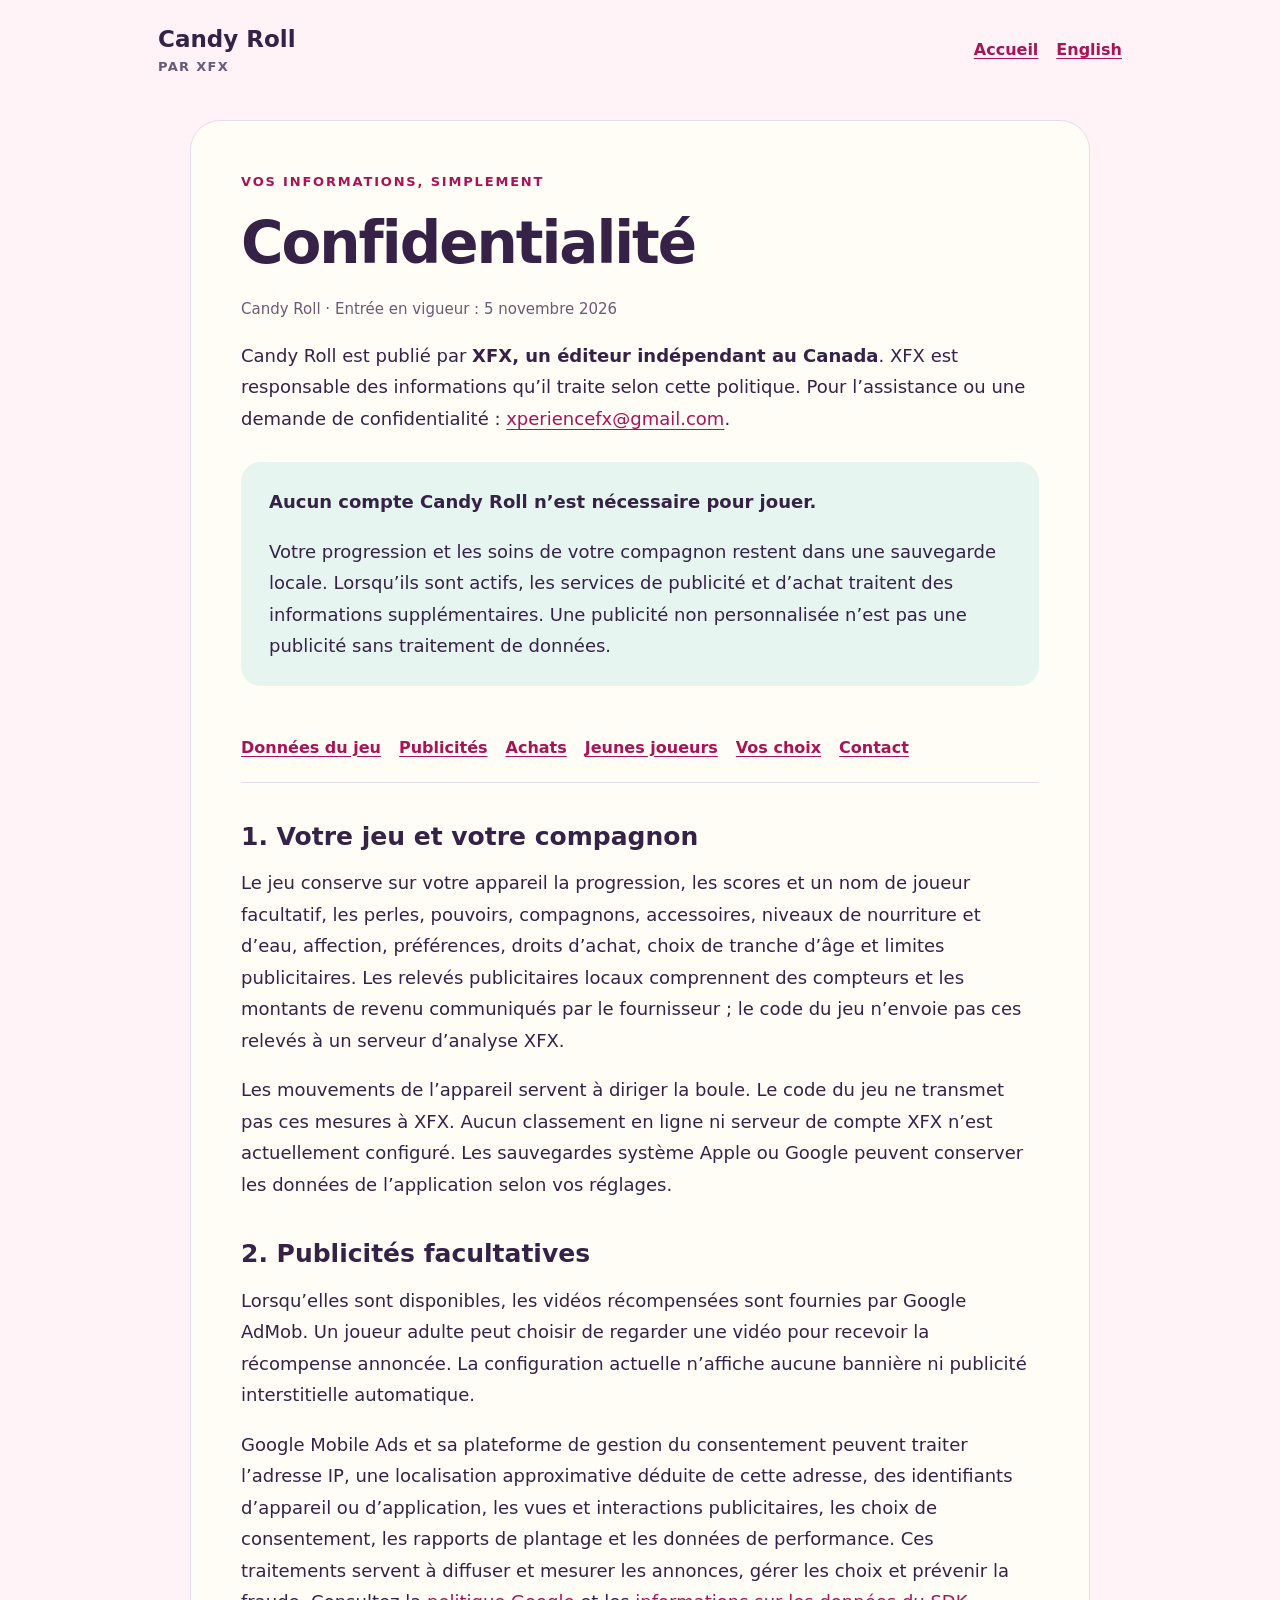
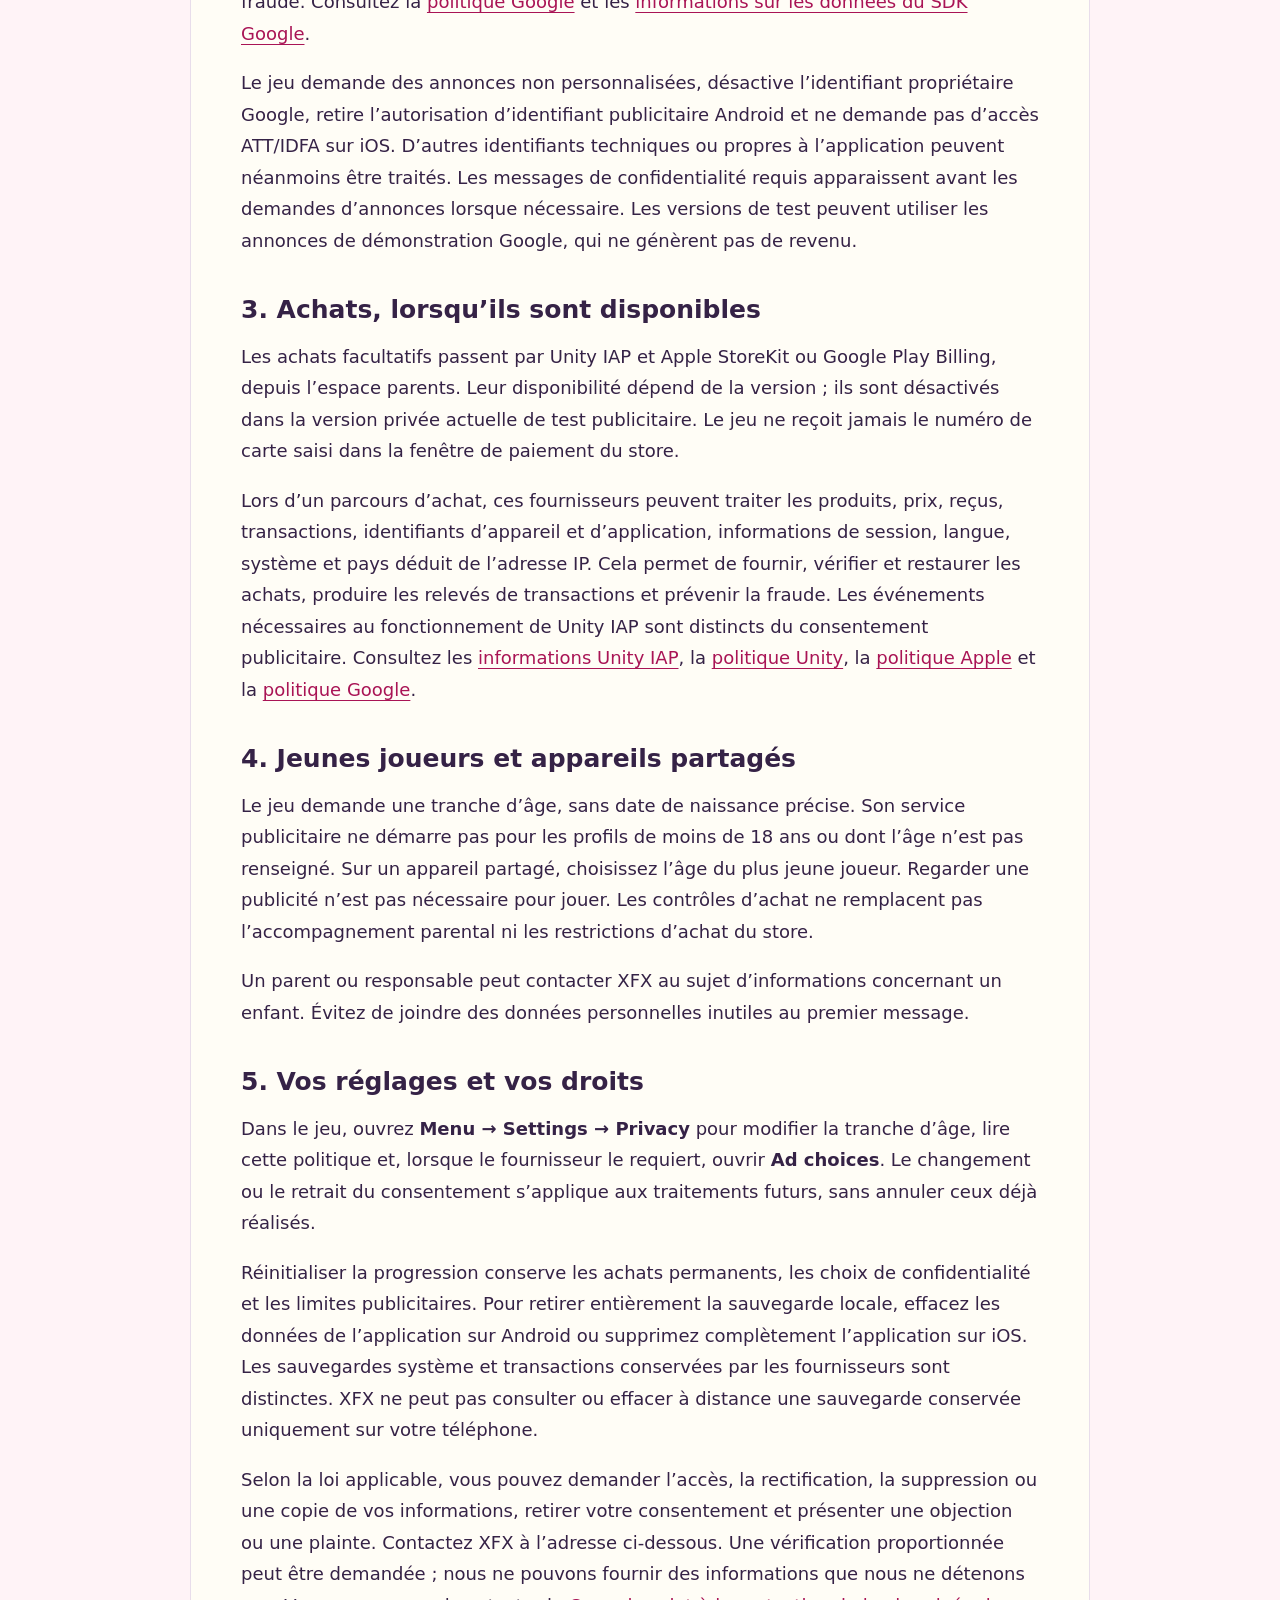
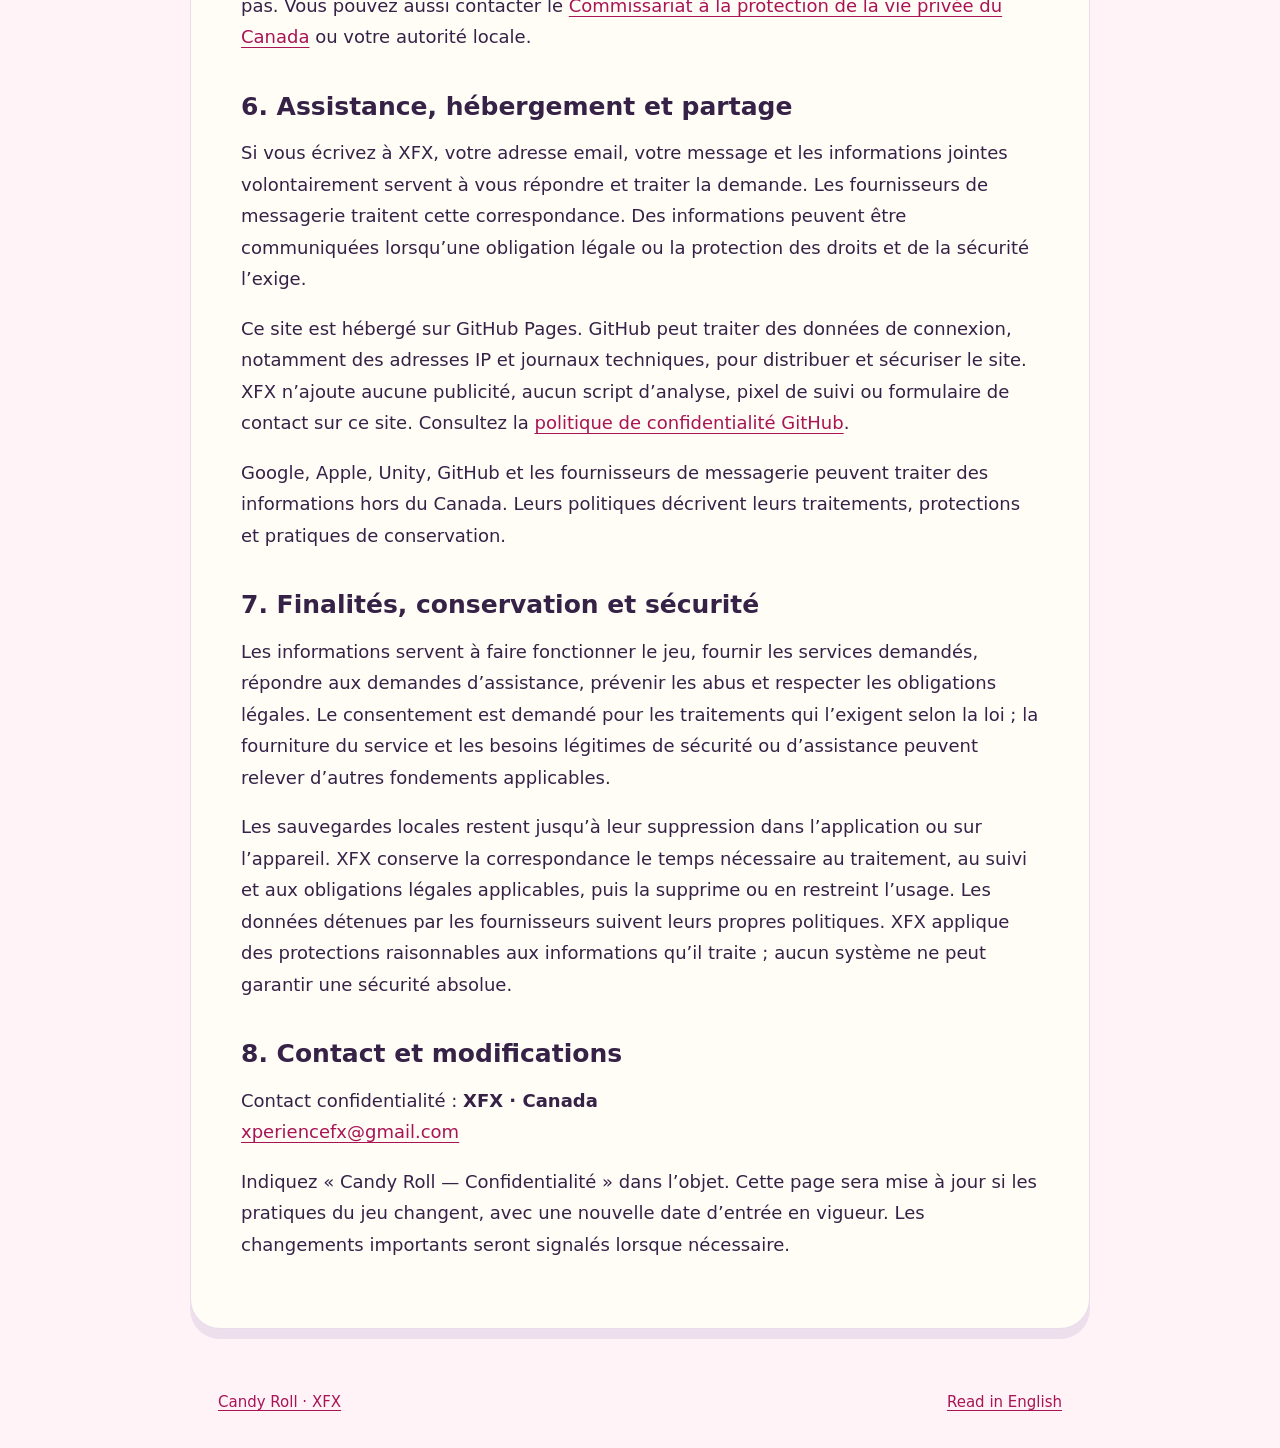
==== privacy/fr/index.html @ 7bd4c6cc "Publish Candy Roll privacy policies, support page and AdMob seller file" ====
<!doctype html>
<html lang="fr"><head><meta charset="utf-8"><meta name="viewport" content="width=device-width, initial-scale=1"><title>Confidentialité — Candy Roll</title><meta name="description" content="Politique de confidentialité Candy Roll : sauvegardes, compagnon, publicités Google AdMob facultatives, achats et gestion de vos données."><link rel="stylesheet" href="/style.css"><link rel="canonical" href="https://darko97400.github.io/privacy/fr/"><link rel="alternate" hreflang="en" href="https://darko97400.github.io/privacy/"><link rel="alternate" hreflang="fr" href="https://darko97400.github.io/privacy/fr/"></head><body>
<a class="skip" href="#content">Aller au contenu</a><header class="nav"><a class="brand" href="/">Candy Roll<span>par XFX</span></a><nav aria-label="Navigation"><a href="/">Accueil</a><a href="/privacy/" lang="en">English</a></nav></header>
<main id="content"><p class="eyebrow">Vos informations, simplement</p><h1>Confidentialité</h1><p class="meta">Candy Roll · Entrée en vigueur : 5 novembre 2026</p><p>Candy Roll est publié par <strong>XFX, un éditeur indépendant au Canada</strong>. XFX est responsable des informations qu’il traite selon cette politique. Pour l’assistance ou une demande de confidentialité : <a href="mailto:xperiencefx@gmail.com?subject=Candy%20Roll%20confidentialit%C3%A9">xperiencefx@gmail.com</a>.</p>
<div class="summary"><p><strong>Aucun compte Candy Roll n’est nécessaire pour jouer.</strong></p><p>Votre progression et les soins de votre compagnon restent dans une sauvegarde locale. Lorsqu’ils sont actifs, les services de publicité et d’achat traitent des informations supplémentaires. Une publicité non personnalisée n’est pas une publicité sans traitement de données.</p></div>
<nav class="contents" aria-label="Sommaire"><a href="#game">Données du jeu</a><a href="#ads">Publicités</a><a href="#purchases">Achats</a><a href="#children">Jeunes joueurs</a><a href="#choices">Vos choix</a><a href="#contact">Contact</a></nav>
<section id="game"><h2>1. Votre jeu et votre compagnon</h2><p>Le jeu conserve sur votre appareil la progression, les scores et un nom de joueur facultatif, les perles, pouvoirs, compagnons, accessoires, niveaux de nourriture et d’eau, affection, préférences, droits d’achat, choix de tranche d’âge et limites publicitaires. Les relevés publicitaires locaux comprennent des compteurs et les montants de revenu communiqués par le fournisseur ; le code du jeu n’envoie pas ces relevés à un serveur d’analyse XFX.</p><p>Les mouvements de l’appareil servent à diriger la boule. Le code du jeu ne transmet pas ces mesures à XFX. Aucun classement en ligne ni serveur de compte XFX n’est actuellement configuré. Les sauvegardes système Apple ou Google peuvent conserver les données de l’application selon vos réglages.</p></section>
<section id="ads"><h2>2. Publicités facultatives</h2><p>Lorsqu’elles sont disponibles, les vidéos récompensées sont fournies par Google AdMob. Un joueur adulte peut choisir de regarder une vidéo pour recevoir la récompense annoncée. La configuration actuelle n’affiche aucune bannière ni publicité interstitielle automatique.</p><p>Google Mobile Ads et sa plateforme de gestion du consentement peuvent traiter l’adresse IP, une localisation approximative déduite de cette adresse, des identifiants d’appareil ou d’application, les vues et interactions publicitaires, les choix de consentement, les rapports de plantage et les données de performance. Ces traitements servent à diffuser et mesurer les annonces, gérer les choix et prévenir la fraude. Consultez la <a href="https://policies.google.com/privacy?hl=fr">politique Google</a> et les <a href="https://developers.google.com/admob/unity/privacy/data-disclosure">informations sur les données du SDK Google</a>.</p><p>Le jeu demande des annonces non personnalisées, désactive l’identifiant propriétaire Google, retire l’autorisation d’identifiant publicitaire Android et ne demande pas d’accès ATT/IDFA sur iOS. D’autres identifiants techniques ou propres à l’application peuvent néanmoins être traités. Les messages de confidentialité requis apparaissent avant les demandes d’annonces lorsque nécessaire. Les versions de test peuvent utiliser les annonces de démonstration Google, qui ne génèrent pas de revenu.</p></section>
<section id="purchases"><h2>3. Achats, lorsqu’ils sont disponibles</h2><p>Les achats facultatifs passent par Unity IAP et Apple StoreKit ou Google Play Billing, depuis l’espace parents. Leur disponibilité dépend de la version ; ils sont désactivés dans la version privée actuelle de test publicitaire. Le jeu ne reçoit jamais le numéro de carte saisi dans la fenêtre de paiement du store.</p><p>Lors d’un parcours d’achat, ces fournisseurs peuvent traiter les produits, prix, reçus, transactions, identifiants d’appareil et d’application, informations de session, langue, système et pays déduit de l’adresse IP. Cela permet de fournir, vérifier et restaurer les achats, produire les relevés de transactions et prévenir la fraude. Les événements nécessaires au fonctionnement de Unity IAP sont distincts du consentement publicitaire. Consultez les <a href="https://docs.unity.com/en-us/iap/privacy-and-consent/overview">informations Unity IAP</a>, la <a href="https://unity.com/legal/game-player-and-app-user-privacy-policy">politique Unity</a>, la <a href="https://www.apple.com/legal/privacy/">politique Apple</a> et la <a href="https://policies.google.com/privacy?hl=fr">politique Google</a>.</p></section>
<section id="children"><h2>4. Jeunes joueurs et appareils partagés</h2><p>Le jeu demande une tranche d’âge, sans date de naissance précise. Son service publicitaire ne démarre pas pour les profils de moins de 18 ans ou dont l’âge n’est pas renseigné. Sur un appareil partagé, choisissez l’âge du plus jeune joueur. Regarder une publicité n’est pas nécessaire pour jouer. Les contrôles d’achat ne remplacent pas l’accompagnement parental ni les restrictions d’achat du store.</p><p>Un parent ou responsable peut contacter XFX au sujet d’informations concernant un enfant. Évitez de joindre des données personnelles inutiles au premier message.</p></section>
<section id="choices"><h2>5. Vos réglages et vos droits</h2><p>Dans le jeu, ouvrez <strong>Menu → Settings → Privacy</strong> pour modifier la tranche d’âge, lire cette politique et, lorsque le fournisseur le requiert, ouvrir <strong>Ad choices</strong>. Le changement ou le retrait du consentement s’applique aux traitements futurs, sans annuler ceux déjà réalisés.</p><p>Réinitialiser la progression conserve les achats permanents, les choix de confidentialité et les limites publicitaires. Pour retirer entièrement la sauvegarde locale, effacez les données de l’application sur Android ou supprimez complètement l’application sur iOS. Les sauvegardes système et transactions conservées par les fournisseurs sont distinctes. XFX ne peut pas consulter ou effacer à distance une sauvegarde conservée uniquement sur votre téléphone.</p><p>Selon la loi applicable, vous pouvez demander l’accès, la rectification, la suppression ou une copie de vos informations, retirer votre consentement et présenter une objection ou une plainte. Contactez XFX à l’adresse ci-dessous. Une vérification proportionnée peut être demandée ; nous ne pouvons fournir des informations que nous ne détenons pas. Vous pouvez aussi contacter le <a href="https://www.priv.gc.ca/fr/">Commissariat à la protection de la vie privée du Canada</a> ou votre autorité locale.</p></section>
<section><h2>6. Assistance, hébergement et partage</h2><p>Si vous écrivez à XFX, votre adresse email, votre message et les informations jointes volontairement servent à vous répondre et traiter la demande. Les fournisseurs de messagerie traitent cette correspondance. Des informations peuvent être communiquées lorsqu’une obligation légale ou la protection des droits et de la sécurité l’exige.</p><p>Ce site est hébergé sur GitHub Pages. GitHub peut traiter des données de connexion, notamment des adresses IP et journaux techniques, pour distribuer et sécuriser le site. XFX n’ajoute aucune publicité, aucun script d’analyse, pixel de suivi ou formulaire de contact sur ce site. Consultez la <a href="https://docs.github.com/en/site-policy/privacy-policies/github-general-privacy-statement">politique de confidentialité GitHub</a>.</p><p>Google, Apple, Unity, GitHub et les fournisseurs de messagerie peuvent traiter des informations hors du Canada. Leurs politiques décrivent leurs traitements, protections et pratiques de conservation.</p></section>
<section><h2>7. Finalités, conservation et sécurité</h2><p>Les informations servent à faire fonctionner le jeu, fournir les services demandés, répondre aux demandes d’assistance, prévenir les abus et respecter les obligations légales. Le consentement est demandé pour les traitements qui l’exigent selon la loi ; la fourniture du service et les besoins légitimes de sécurité ou d’assistance peuvent relever d’autres fondements applicables.</p><p>Les sauvegardes locales restent jusqu’à leur suppression dans l’application ou sur l’appareil. XFX conserve la correspondance le temps nécessaire au traitement, au suivi et aux obligations légales applicables, puis la supprime ou en restreint l’usage. Les données détenues par les fournisseurs suivent leurs propres politiques. XFX applique des protections raisonnables aux informations qu’il traite ; aucun système ne peut garantir une sécurité absolue.</p></section>
<section id="contact"><h2>8. Contact et modifications</h2><p>Contact confidentialité : <strong>XFX · Canada</strong><br><a href="mailto:xperiencefx@gmail.com?subject=Candy%20Roll%20confidentialit%C3%A9">xperiencefx@gmail.com</a></p><p>Indiquez « Candy Roll — Confidentialité » dans l’objet. Cette page sera mise à jour si les pratiques du jeu changent, avec une nouvelle date d’entrée en vigueur. Les changements importants seront signalés lorsque nécessaire.</p></section>
</main><footer><a href="/">Candy Roll · XFX</a><a href="/privacy/" lang="en">Read in English</a></footer></body></html>
---- style.css ----
:root{color-scheme:light;--ink:#352246;--berry:#a91455;--cream:#fffdf6;--line:#e8ddeb}*{box-sizing:border-box}html{scroll-behavior:smooth}body{margin:0;color:var(--ink);background:#fff3f7;font:18px/1.75 system-ui,-apple-system,BlinkMacSystemFont,"Segoe UI",sans-serif}a{color:var(--berry);text-underline-offset:.2em}a:hover{text-decoration-thickness:2px}a:focus-visible{outline:3px solid #563494;outline-offset:5px;border-radius:4px}.skip{position:absolute;top:-80px;left:20px;background:white;padding:10px;z-index:5}.skip:focus{top:10px}.nav{max-width:1020px;margin:auto;display:flex;align-items:center;justify-content:space-between;gap:16px;padding:25px 28px}.brand{color:var(--ink);font-weight:900;text-decoration:none;font-size:23px;line-height:1.25}.brand span{display:block;color:#6b5978;font-size:13px;letter-spacing:.1em;text-transform:uppercase;margin-top:5px}nav{display:flex;flex-wrap:wrap;gap:18px}nav a{font-size:16px;font-weight:650}main{max-width:900px;margin:20px auto 60px;padding:50px;background:var(--cream);border:1px solid var(--line);border-radius:30px;box-shadow:0 10px 0 #eddfeb}h1{font-size:clamp(38px,7vw,58px);line-height:1.1;letter-spacing:-.035em;margin:14px 0 20px}h2{font-size:25px;line-height:1.3;margin:38px 0 14px}p{margin:0 0 18px}.eyebrow{text-transform:uppercase;letter-spacing:.14em;font-size:13px;font-weight:800;color:var(--berry)}.meta{font-size:15px;color:#6c5a76}.intro{font-size:21px}.summary{background:#e6f5ef;border-radius:20px;padding:24px 28px;margin:28px 0}.summary p:last-child{margin-bottom:0}.contents{padding:20px 0;border-bottom:1px solid var(--line);margin-bottom:30px}.contents a{font-size:16px}.actions{display:flex;flex-wrap:wrap;gap:15px;margin:30px 0}.button{display:inline-flex;align-items:center;justify-content:center;min-height:52px;padding:12px 24px;border-radius:30px;background:var(--berry);color:white;text-decoration:none;font-weight:750;box-shadow:0 4px 0 #780e3c}.button.secondary{background:#eee4fa;color:#40255c;box-shadow:0 4px 0 #d4c3e5}footer{max-width:900px;margin:0 auto 32px;padding:0 28px;display:flex;flex-wrap:wrap;gap:12px 24px;justify-content:space-between;font-size:15px}li{margin-bottom:12px}ul{padding-left:24px}.note{border-left:4px solid #bca2d5;padding-left:20px;color:#5a4667}section{scroll-margin-top:24px}@media(max-width:640px){body{font-size:17px}.nav{padding:20px;align-items:flex-start}.nav nav{gap:14px}main{margin:8px 12px 40px;padding:30px 22px;border-radius:24px}h2{font-size:23px}.summary{padding:20px}.intro{font-size:19px}.actions{flex-direction:column}footer{padding:0 24px}.contents{gap:14px}}@media(prefers-reduced-motion:reduce){html{scroll-behavior:auto}}@media print{body{background:white}main{border:0;box-shadow:none;margin:0;padding:0;max-width:none}.nav,.skip,.contents,footer{display:none}a{color:inherit}h2{break-after:avoid}section{break-inside:avoid}}
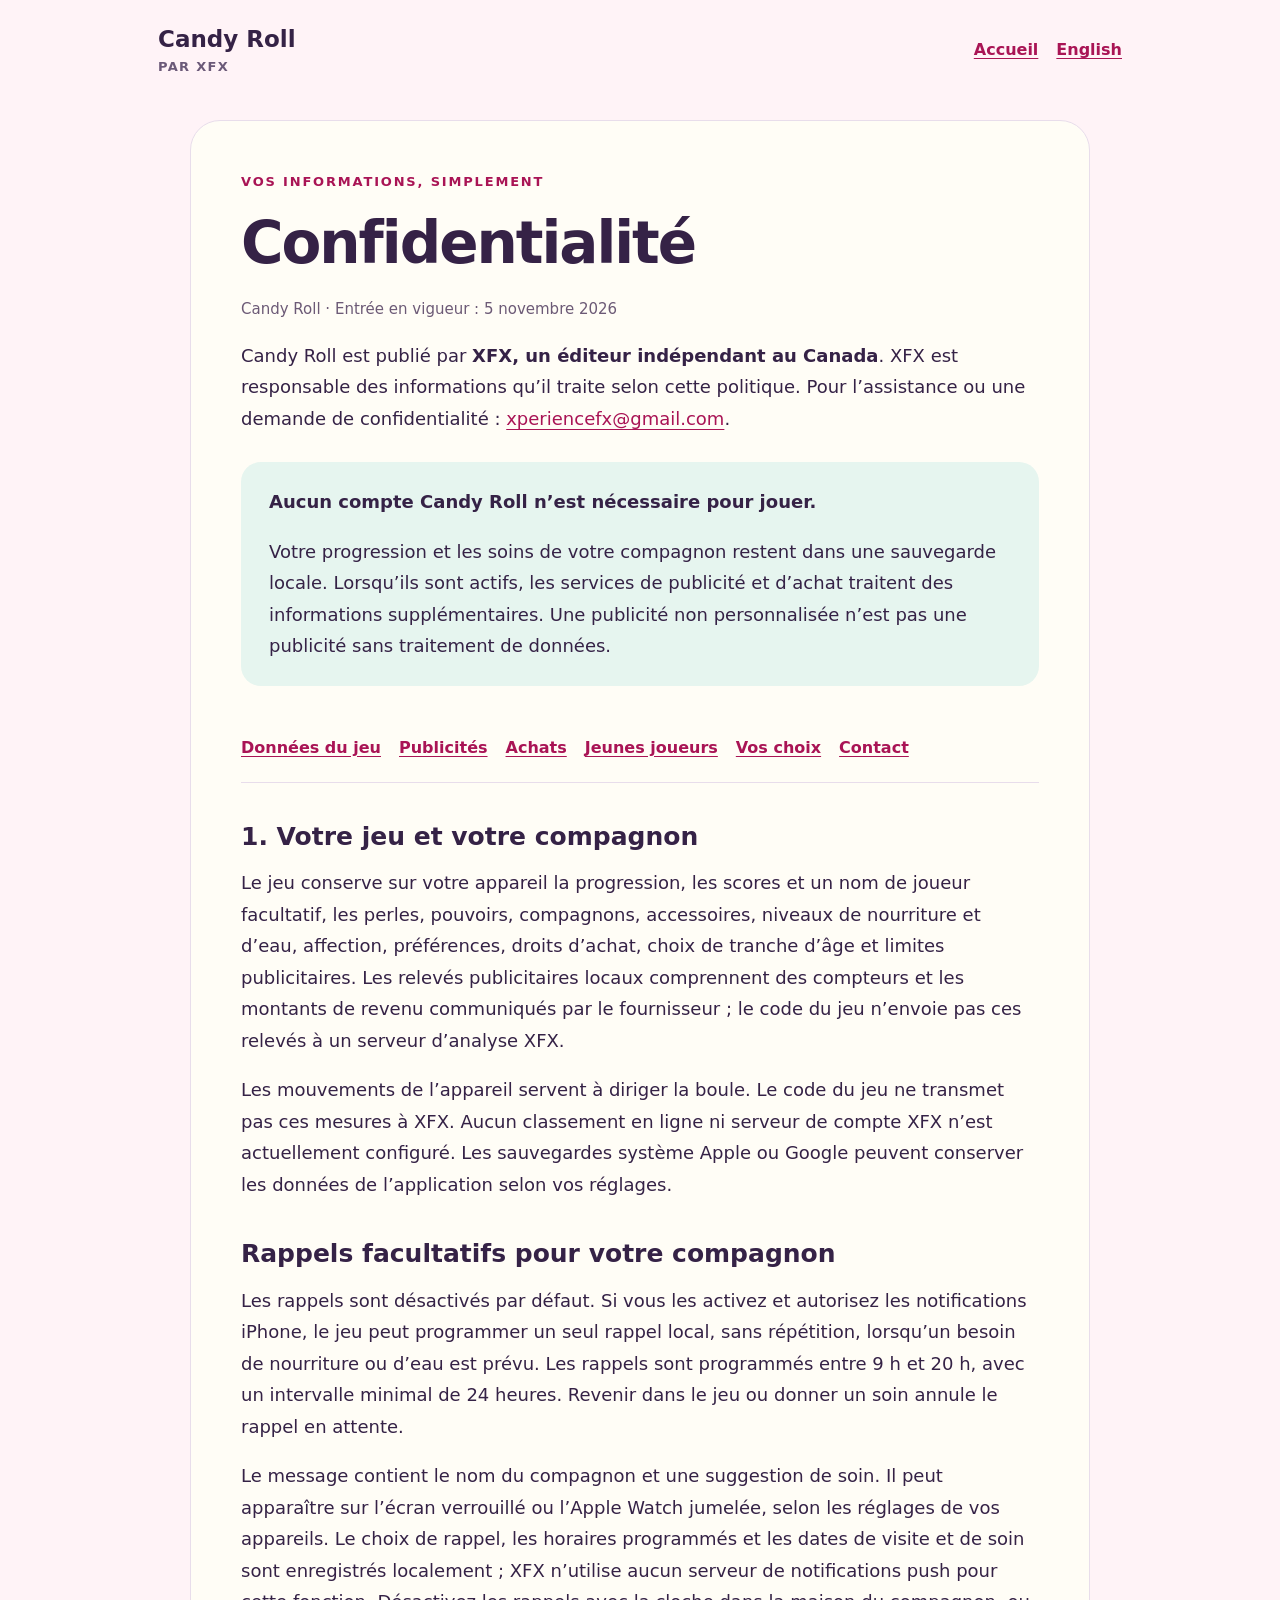
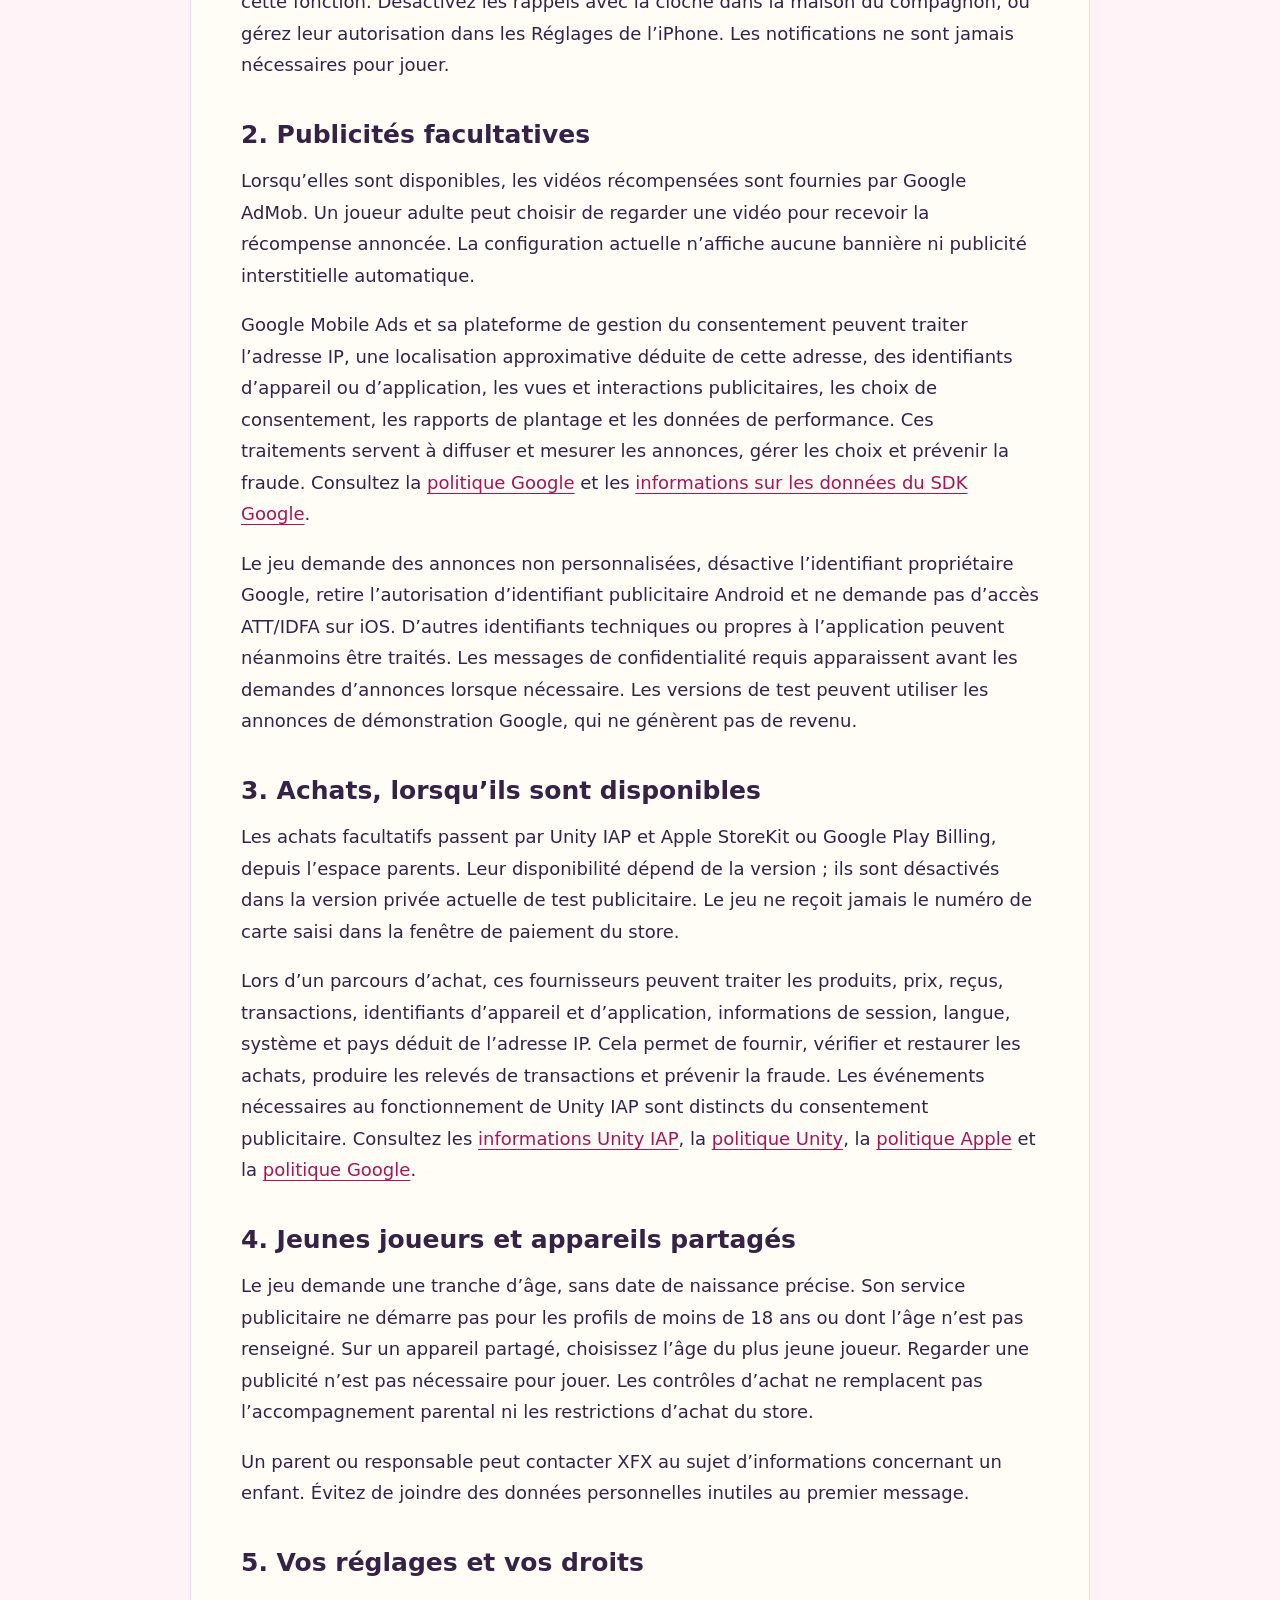
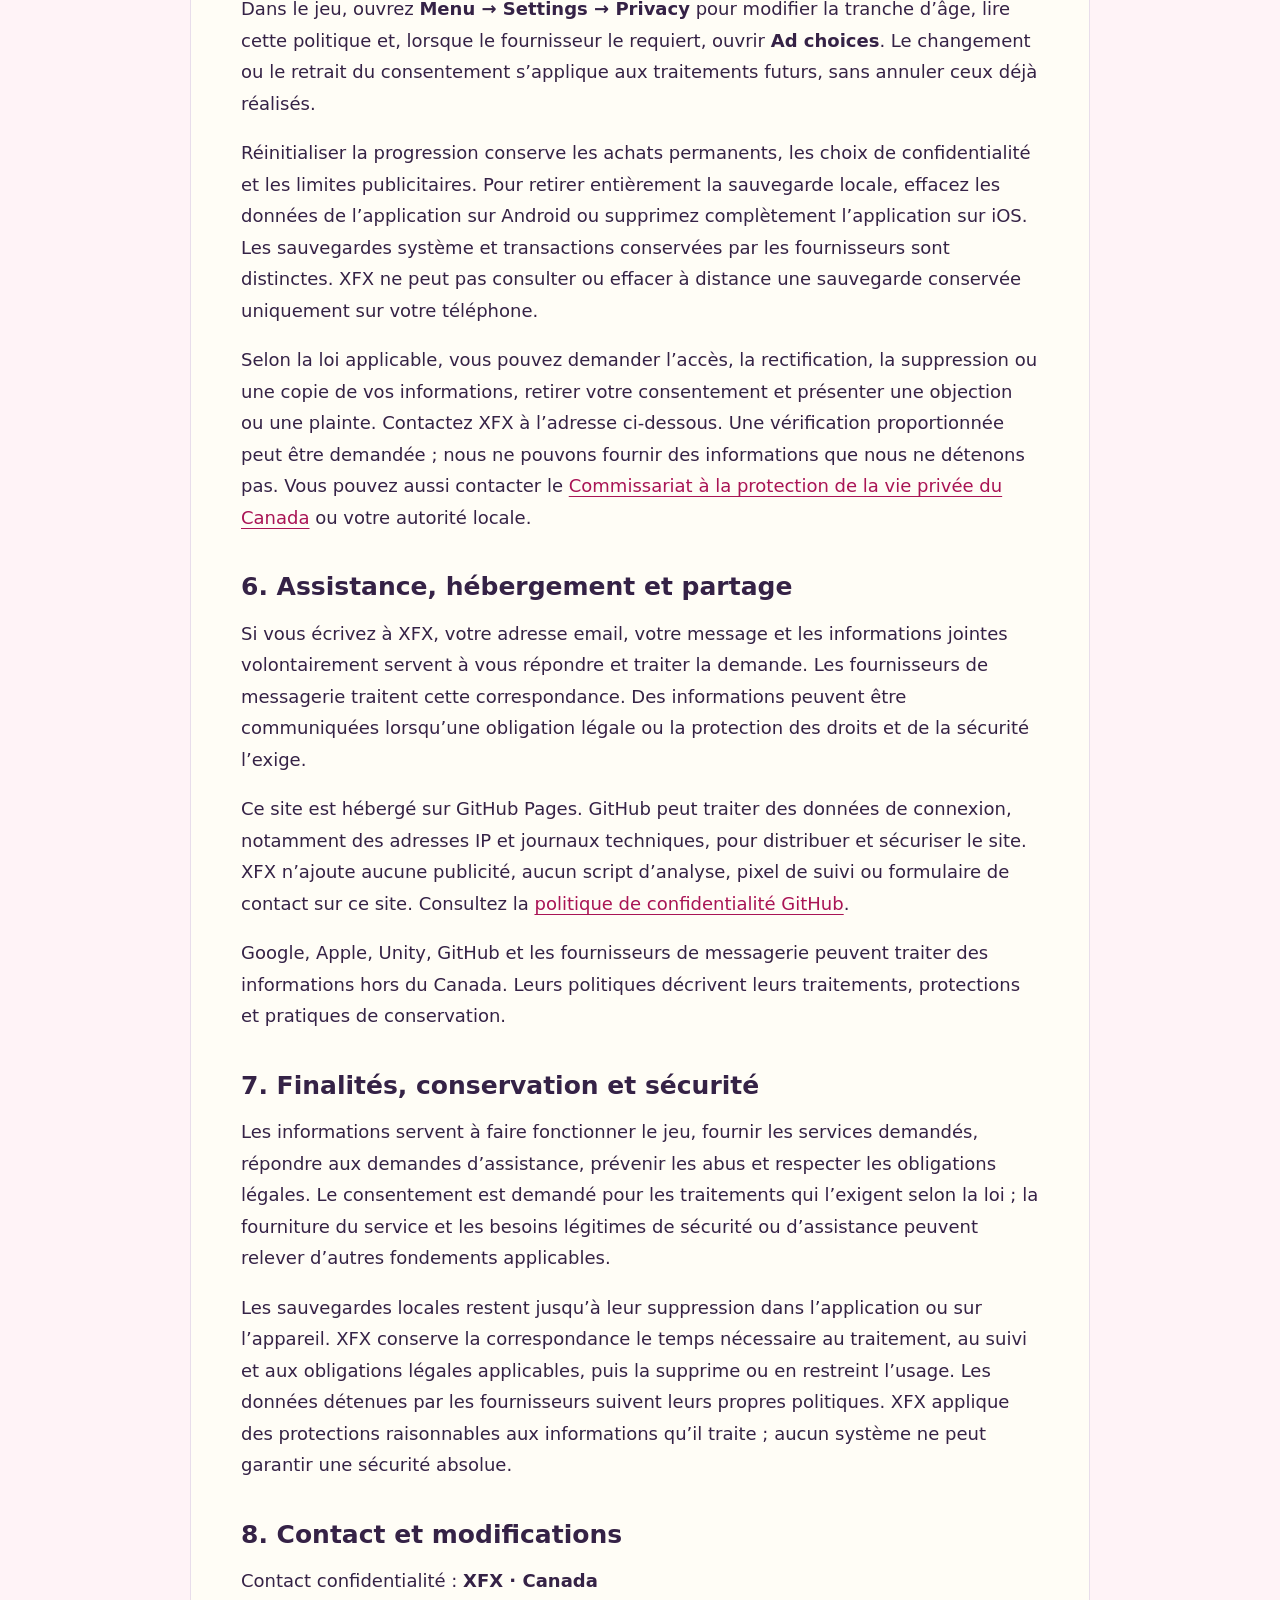
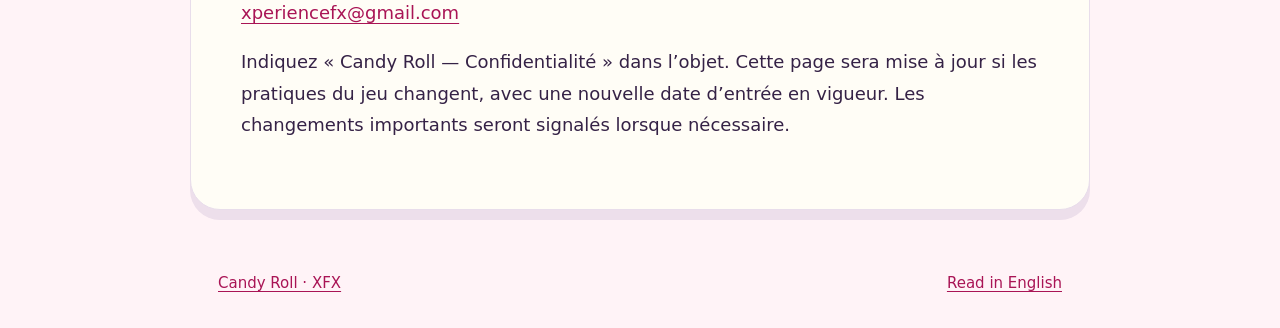
==== commit aaed9a56: "Explain optional local buddy reminders and on-device care timestamps" ====
--- a/privacy/fr/index.html
+++ b/privacy/fr/index.html
@@ -1,15 +1,16 @@
-<!doctype html>
-<html lang="fr"><head><meta charset="utf-8"><meta name="viewport" content="width=device-width, initial-scale=1"><title>Confidentialité — Candy Roll</title><meta name="description" content="Politique de confidentialité Candy Roll : sauvegardes, compagnon, publicités Google AdMob facultatives, achats et gestion de vos données."><link rel="stylesheet" href="/style.css"><link rel="canonical" href="https://darko97400.github.io/privacy/fr/"><link rel="alternate" hreflang="en" href="https://darko97400.github.io/privacy/"><link rel="alternate" hreflang="fr" href="https://darko97400.github.io/privacy/fr/"></head><body>
-<a class="skip" href="#content">Aller au contenu</a><header class="nav"><a class="brand" href="/">Candy Roll<span>par XFX</span></a><nav aria-label="Navigation"><a href="/">Accueil</a><a href="/privacy/" lang="en">English</a></nav></header>
-<main id="content"><p class="eyebrow">Vos informations, simplement</p><h1>Confidentialité</h1><p class="meta">Candy Roll · Entrée en vigueur : 5 novembre 2026</p><p>Candy Roll est publié par <strong>XFX, un éditeur indépendant au Canada</strong>. XFX est responsable des informations qu’il traite selon cette politique. Pour l’assistance ou une demande de confidentialité : <a href="mailto:xperiencefx@gmail.com?subject=Candy%20Roll%20confidentialit%C3%A9">xperiencefx@gmail.com</a>.</p>
-<div class="summary"><p><strong>Aucun compte Candy Roll n’est nécessaire pour jouer.</strong></p><p>Votre progression et les soins de votre compagnon restent dans une sauvegarde locale. Lorsqu’ils sont actifs, les services de publicité et d’achat traitent des informations supplémentaires. Une publicité non personnalisée n’est pas une publicité sans traitement de données.</p></div>
-<nav class="contents" aria-label="Sommaire"><a href="#game">Données du jeu</a><a href="#ads">Publicités</a><a href="#purchases">Achats</a><a href="#children">Jeunes joueurs</a><a href="#choices">Vos choix</a><a href="#contact">Contact</a></nav>
-<section id="game"><h2>1. Votre jeu et votre compagnon</h2><p>Le jeu conserve sur votre appareil la progression, les scores et un nom de joueur facultatif, les perles, pouvoirs, compagnons, accessoires, niveaux de nourriture et d’eau, affection, préférences, droits d’achat, choix de tranche d’âge et limites publicitaires. Les relevés publicitaires locaux comprennent des compteurs et les montants de revenu communiqués par le fournisseur ; le code du jeu n’envoie pas ces relevés à un serveur d’analyse XFX.</p><p>Les mouvements de l’appareil servent à diriger la boule. Le code du jeu ne transmet pas ces mesures à XFX. Aucun classement en ligne ni serveur de compte XFX n’est actuellement configuré. Les sauvegardes système Apple ou Google peuvent conserver les données de l’application selon vos réglages.</p></section>
-<section id="ads"><h2>2. Publicités facultatives</h2><p>Lorsqu’elles sont disponibles, les vidéos récompensées sont fournies par Google AdMob. Un joueur adulte peut choisir de regarder une vidéo pour recevoir la récompense annoncée. La configuration actuelle n’affiche aucune bannière ni publicité interstitielle automatique.</p><p>Google Mobile Ads et sa plateforme de gestion du consentement peuvent traiter l’adresse IP, une localisation approximative déduite de cette adresse, des identifiants d’appareil ou d’application, les vues et interactions publicitaires, les choix de consentement, les rapports de plantage et les données de performance. Ces traitements servent à diffuser et mesurer les annonces, gérer les choix et prévenir la fraude. Consultez la <a href="https://policies.google.com/privacy?hl=fr">politique Google</a> et les <a href="https://developers.google.com/admob/unity/privacy/data-disclosure">informations sur les données du SDK Google</a>.</p><p>Le jeu demande des annonces non personnalisées, désactive l’identifiant propriétaire Google, retire l’autorisation d’identifiant publicitaire Android et ne demande pas d’accès ATT/IDFA sur iOS. D’autres identifiants techniques ou propres à l’application peuvent néanmoins être traités. Les messages de confidentialité requis apparaissent avant les demandes d’annonces lorsque nécessaire. Les versions de test peuvent utiliser les annonces de démonstration Google, qui ne génèrent pas de revenu.</p></section>
-<section id="purchases"><h2>3. Achats, lorsqu’ils sont disponibles</h2><p>Les achats facultatifs passent par Unity IAP et Apple StoreKit ou Google Play Billing, depuis l’espace parents. Leur disponibilité dépend de la version ; ils sont désactivés dans la version privée actuelle de test publicitaire. Le jeu ne reçoit jamais le numéro de carte saisi dans la fenêtre de paiement du store.</p><p>Lors d’un parcours d’achat, ces fournisseurs peuvent traiter les produits, prix, reçus, transactions, identifiants d’appareil et d’application, informations de session, langue, système et pays déduit de l’adresse IP. Cela permet de fournir, vérifier et restaurer les achats, produire les relevés de transactions et prévenir la fraude. Les événements nécessaires au fonctionnement de Unity IAP sont distincts du consentement publicitaire. Consultez les <a href="https://docs.unity.com/en-us/iap/privacy-and-consent/overview">informations Unity IAP</a>, la <a href="https://unity.com/legal/game-player-and-app-user-privacy-policy">politique Unity</a>, la <a href="https://www.apple.com/legal/privacy/">politique Apple</a> et la <a href="https://policies.google.com/privacy?hl=fr">politique Google</a>.</p></section>
-<section id="children"><h2>4. Jeunes joueurs et appareils partagés</h2><p>Le jeu demande une tranche d’âge, sans date de naissance précise. Son service publicitaire ne démarre pas pour les profils de moins de 18 ans ou dont l’âge n’est pas renseigné. Sur un appareil partagé, choisissez l’âge du plus jeune joueur. Regarder une publicité n’est pas nécessaire pour jouer. Les contrôles d’achat ne remplacent pas l’accompagnement parental ni les restrictions d’achat du store.</p><p>Un parent ou responsable peut contacter XFX au sujet d’informations concernant un enfant. Évitez de joindre des données personnelles inutiles au premier message.</p></section>
-<section id="choices"><h2>5. Vos réglages et vos droits</h2><p>Dans le jeu, ouvrez <strong>Menu → Settings → Privacy</strong> pour modifier la tranche d’âge, lire cette politique et, lorsque le fournisseur le requiert, ouvrir <strong>Ad choices</strong>. Le changement ou le retrait du consentement s’applique aux traitements futurs, sans annuler ceux déjà réalisés.</p><p>Réinitialiser la progression conserve les achats permanents, les choix de confidentialité et les limites publicitaires. Pour retirer entièrement la sauvegarde locale, effacez les données de l’application sur Android ou supprimez complètement l’application sur iOS. Les sauvegardes système et transactions conservées par les fournisseurs sont distinctes. XFX ne peut pas consulter ou effacer à distance une sauvegarde conservée uniquement sur votre téléphone.</p><p>Selon la loi applicable, vous pouvez demander l’accès, la rectification, la suppression ou une copie de vos informations, retirer votre consentement et présenter une objection ou une plainte. Contactez XFX à l’adresse ci-dessous. Une vérification proportionnée peut être demandée ; nous ne pouvons fournir des informations que nous ne détenons pas. Vous pouvez aussi contacter le <a href="https://www.priv.gc.ca/fr/">Commissariat à la protection de la vie privée du Canada</a> ou votre autorité locale.</p></section>
-<section><h2>6. Assistance, hébergement et partage</h2><p>Si vous écrivez à XFX, votre adresse email, votre message et les informations jointes volontairement servent à vous répondre et traiter la demande. Les fournisseurs de messagerie traitent cette correspondance. Des informations peuvent être communiquées lorsqu’une obligation légale ou la protection des droits et de la sécurité l’exige.</p><p>Ce site est hébergé sur GitHub Pages. GitHub peut traiter des données de connexion, notamment des adresses IP et journaux techniques, pour distribuer et sécuriser le site. XFX n’ajoute aucune publicité, aucun script d’analyse, pixel de suivi ou formulaire de contact sur ce site. Consultez la <a href="https://docs.github.com/en/site-policy/privacy-policies/github-general-privacy-statement">politique de confidentialité GitHub</a>.</p><p>Google, Apple, Unity, GitHub et les fournisseurs de messagerie peuvent traiter des informations hors du Canada. Leurs politiques décrivent leurs traitements, protections et pratiques de conservation.</p></section>
-<section><h2>7. Finalités, conservation et sécurité</h2><p>Les informations servent à faire fonctionner le jeu, fournir les services demandés, répondre aux demandes d’assistance, prévenir les abus et respecter les obligations légales. Le consentement est demandé pour les traitements qui l’exigent selon la loi ; la fourniture du service et les besoins légitimes de sécurité ou d’assistance peuvent relever d’autres fondements applicables.</p><p>Les sauvegardes locales restent jusqu’à leur suppression dans l’application ou sur l’appareil. XFX conserve la correspondance le temps nécessaire au traitement, au suivi et aux obligations légales applicables, puis la supprime ou en restreint l’usage. Les données détenues par les fournisseurs suivent leurs propres politiques. XFX applique des protections raisonnables aux informations qu’il traite ; aucun système ne peut garantir une sécurité absolue.</p></section>
-<section id="contact"><h2>8. Contact et modifications</h2><p>Contact confidentialité : <strong>XFX · Canada</strong><br><a href="mailto:xperiencefx@gmail.com?subject=Candy%20Roll%20confidentialit%C3%A9">xperiencefx@gmail.com</a></p><p>Indiquez « Candy Roll — Confidentialité » dans l’objet. Cette page sera mise à jour si les pratiques du jeu changent, avec une nouvelle date d’entrée en vigueur. Les changements importants seront signalés lorsque nécessaire.</p></section>
-</main><footer><a href="/">Candy Roll · XFX</a><a href="/privacy/" lang="en">Read in English</a></footer></body></html>
+<!doctype html>
+<html lang="fr"><head><meta charset="utf-8"><meta name="viewport" content="width=device-width, initial-scale=1"><title>Confidentialité — Candy Roll</title><meta name="description" content="Politique de confidentialité Candy Roll : sauvegardes, compagnon, publicités Google AdMob facultatives, achats et gestion de vos données."><link rel="stylesheet" href="/style.css"><link rel="canonical" href="https://darko97400.github.io/privacy/fr/"><link rel="alternate" hreflang="en" href="https://darko97400.github.io/privacy/"><link rel="alternate" hreflang="fr" href="https://darko97400.github.io/privacy/fr/"></head><body>
+<a class="skip" href="#content">Aller au contenu</a><header class="nav"><a class="brand" href="/">Candy Roll<span>par XFX</span></a><nav aria-label="Navigation"><a href="/">Accueil</a><a href="/privacy/" lang="en">English</a></nav></header>
+<main id="content"><p class="eyebrow">Vos informations, simplement</p><h1>Confidentialité</h1><p class="meta">Candy Roll · Entrée en vigueur : 5 novembre 2026</p><p>Candy Roll est publié par <strong>XFX, un éditeur indépendant au Canada</strong>. XFX est responsable des informations qu’il traite selon cette politique. Pour l’assistance ou une demande de confidentialité : <a href="mailto:xperiencefx@gmail.com?subject=Candy%20Roll%20confidentialit%C3%A9">xperiencefx@gmail.com</a>.</p>
+<div class="summary"><p><strong>Aucun compte Candy Roll n’est nécessaire pour jouer.</strong></p><p>Votre progression et les soins de votre compagnon restent dans une sauvegarde locale. Lorsqu’ils sont actifs, les services de publicité et d’achat traitent des informations supplémentaires. Une publicité non personnalisée n’est pas une publicité sans traitement de données.</p></div>
+<nav class="contents" aria-label="Sommaire"><a href="#game">Données du jeu</a><a href="#ads">Publicités</a><a href="#purchases">Achats</a><a href="#children">Jeunes joueurs</a><a href="#choices">Vos choix</a><a href="#contact">Contact</a></nav>
+<section id="game"><h2>1. Votre jeu et votre compagnon</h2><p>Le jeu conserve sur votre appareil la progression, les scores et un nom de joueur facultatif, les perles, pouvoirs, compagnons, accessoires, niveaux de nourriture et d’eau, affection, préférences, droits d’achat, choix de tranche d’âge et limites publicitaires. Les relevés publicitaires locaux comprennent des compteurs et les montants de revenu communiqués par le fournisseur ; le code du jeu n’envoie pas ces relevés à un serveur d’analyse XFX.</p><p>Les mouvements de l’appareil servent à diriger la boule. Le code du jeu ne transmet pas ces mesures à XFX. Aucun classement en ligne ni serveur de compte XFX n’est actuellement configuré. Les sauvegardes système Apple ou Google peuvent conserver les données de l’application selon vos réglages.</p></section>
+<section id="reminders"><h2>Rappels facultatifs pour votre compagnon</h2><p>Les rappels sont désactivés par défaut. Si vous les activez et autorisez les notifications iPhone, le jeu peut programmer un seul rappel local, sans répétition, lorsqu’un besoin de nourriture ou d’eau est prévu. Les rappels sont programmés entre 9 h et 20 h, avec un intervalle minimal de 24 heures. Revenir dans le jeu ou donner un soin annule le rappel en attente.</p><p>Le message contient le nom du compagnon et une suggestion de soin. Il peut apparaître sur l’écran verrouillé ou l’Apple Watch jumelée, selon les réglages de vos appareils. Le choix de rappel, les horaires programmés et les dates de visite et de soin sont enregistrés localement ; XFX n’utilise aucun serveur de notifications push pour cette fonction. Désactivez les rappels avec la cloche dans la maison du compagnon, ou gérez leur autorisation dans les Réglages de l’iPhone. Les notifications ne sont jamais nécessaires pour jouer.</p></section>
+<section id="ads"><h2>2. Publicités facultatives</h2><p>Lorsqu’elles sont disponibles, les vidéos récompensées sont fournies par Google AdMob. Un joueur adulte peut choisir de regarder une vidéo pour recevoir la récompense annoncée. La configuration actuelle n’affiche aucune bannière ni publicité interstitielle automatique.</p><p>Google Mobile Ads et sa plateforme de gestion du consentement peuvent traiter l’adresse IP, une localisation approximative déduite de cette adresse, des identifiants d’appareil ou d’application, les vues et interactions publicitaires, les choix de consentement, les rapports de plantage et les données de performance. Ces traitements servent à diffuser et mesurer les annonces, gérer les choix et prévenir la fraude. Consultez la <a href="https://policies.google.com/privacy?hl=fr">politique Google</a> et les <a href="https://developers.google.com/admob/unity/privacy/data-disclosure">informations sur les données du SDK Google</a>.</p><p>Le jeu demande des annonces non personnalisées, désactive l’identifiant propriétaire Google, retire l’autorisation d’identifiant publicitaire Android et ne demande pas d’accès ATT/IDFA sur iOS. D’autres identifiants techniques ou propres à l’application peuvent néanmoins être traités. Les messages de confidentialité requis apparaissent avant les demandes d’annonces lorsque nécessaire. Les versions de test peuvent utiliser les annonces de démonstration Google, qui ne génèrent pas de revenu.</p></section>
+<section id="purchases"><h2>3. Achats, lorsqu’ils sont disponibles</h2><p>Les achats facultatifs passent par Unity IAP et Apple StoreKit ou Google Play Billing, depuis l’espace parents. Leur disponibilité dépend de la version ; ils sont désactivés dans la version privée actuelle de test publicitaire. Le jeu ne reçoit jamais le numéro de carte saisi dans la fenêtre de paiement du store.</p><p>Lors d’un parcours d’achat, ces fournisseurs peuvent traiter les produits, prix, reçus, transactions, identifiants d’appareil et d’application, informations de session, langue, système et pays déduit de l’adresse IP. Cela permet de fournir, vérifier et restaurer les achats, produire les relevés de transactions et prévenir la fraude. Les événements nécessaires au fonctionnement de Unity IAP sont distincts du consentement publicitaire. Consultez les <a href="https://docs.unity.com/en-us/iap/privacy-and-consent/overview">informations Unity IAP</a>, la <a href="https://unity.com/legal/game-player-and-app-user-privacy-policy">politique Unity</a>, la <a href="https://www.apple.com/legal/privacy/">politique Apple</a> et la <a href="https://policies.google.com/privacy?hl=fr">politique Google</a>.</p></section>
+<section id="children"><h2>4. Jeunes joueurs et appareils partagés</h2><p>Le jeu demande une tranche d’âge, sans date de naissance précise. Son service publicitaire ne démarre pas pour les profils de moins de 18 ans ou dont l’âge n’est pas renseigné. Sur un appareil partagé, choisissez l’âge du plus jeune joueur. Regarder une publicité n’est pas nécessaire pour jouer. Les contrôles d’achat ne remplacent pas l’accompagnement parental ni les restrictions d’achat du store.</p><p>Un parent ou responsable peut contacter XFX au sujet d’informations concernant un enfant. Évitez de joindre des données personnelles inutiles au premier message.</p></section>
+<section id="choices"><h2>5. Vos réglages et vos droits</h2><p>Dans le jeu, ouvrez <strong>Menu → Settings → Privacy</strong> pour modifier la tranche d’âge, lire cette politique et, lorsque le fournisseur le requiert, ouvrir <strong>Ad choices</strong>. Le changement ou le retrait du consentement s’applique aux traitements futurs, sans annuler ceux déjà réalisés.</p><p>Réinitialiser la progression conserve les achats permanents, les choix de confidentialité et les limites publicitaires. Pour retirer entièrement la sauvegarde locale, effacez les données de l’application sur Android ou supprimez complètement l’application sur iOS. Les sauvegardes système et transactions conservées par les fournisseurs sont distinctes. XFX ne peut pas consulter ou effacer à distance une sauvegarde conservée uniquement sur votre téléphone.</p><p>Selon la loi applicable, vous pouvez demander l’accès, la rectification, la suppression ou une copie de vos informations, retirer votre consentement et présenter une objection ou une plainte. Contactez XFX à l’adresse ci-dessous. Une vérification proportionnée peut être demandée ; nous ne pouvons fournir des informations que nous ne détenons pas. Vous pouvez aussi contacter le <a href="https://www.priv.gc.ca/fr/">Commissariat à la protection de la vie privée du Canada</a> ou votre autorité locale.</p></section>
+<section><h2>6. Assistance, hébergement et partage</h2><p>Si vous écrivez à XFX, votre adresse email, votre message et les informations jointes volontairement servent à vous répondre et traiter la demande. Les fournisseurs de messagerie traitent cette correspondance. Des informations peuvent être communiquées lorsqu’une obligation légale ou la protection des droits et de la sécurité l’exige.</p><p>Ce site est hébergé sur GitHub Pages. GitHub peut traiter des données de connexion, notamment des adresses IP et journaux techniques, pour distribuer et sécuriser le site. XFX n’ajoute aucune publicité, aucun script d’analyse, pixel de suivi ou formulaire de contact sur ce site. Consultez la <a href="https://docs.github.com/en/site-policy/privacy-policies/github-general-privacy-statement">politique de confidentialité GitHub</a>.</p><p>Google, Apple, Unity, GitHub et les fournisseurs de messagerie peuvent traiter des informations hors du Canada. Leurs politiques décrivent leurs traitements, protections et pratiques de conservation.</p></section>
+<section><h2>7. Finalités, conservation et sécurité</h2><p>Les informations servent à faire fonctionner le jeu, fournir les services demandés, répondre aux demandes d’assistance, prévenir les abus et respecter les obligations légales. Le consentement est demandé pour les traitements qui l’exigent selon la loi ; la fourniture du service et les besoins légitimes de sécurité ou d’assistance peuvent relever d’autres fondements applicables.</p><p>Les sauvegardes locales restent jusqu’à leur suppression dans l’application ou sur l’appareil. XFX conserve la correspondance le temps nécessaire au traitement, au suivi et aux obligations légales applicables, puis la supprime ou en restreint l’usage. Les données détenues par les fournisseurs suivent leurs propres politiques. XFX applique des protections raisonnables aux informations qu’il traite ; aucun système ne peut garantir une sécurité absolue.</p></section>
+<section id="contact"><h2>8. Contact et modifications</h2><p>Contact confidentialité : <strong>XFX · Canada</strong><br><a href="mailto:xperiencefx@gmail.com?subject=Candy%20Roll%20confidentialit%C3%A9">xperiencefx@gmail.com</a></p><p>Indiquez « Candy Roll — Confidentialité » dans l’objet. Cette page sera mise à jour si les pratiques du jeu changent, avec une nouvelle date d’entrée en vigueur. Les changements importants seront signalés lorsque nécessaire.</p></section>
+</main><footer><a href="/">Candy Roll · XFX</a><a href="/privacy/" lang="en">Read in English</a></footer></body></html>
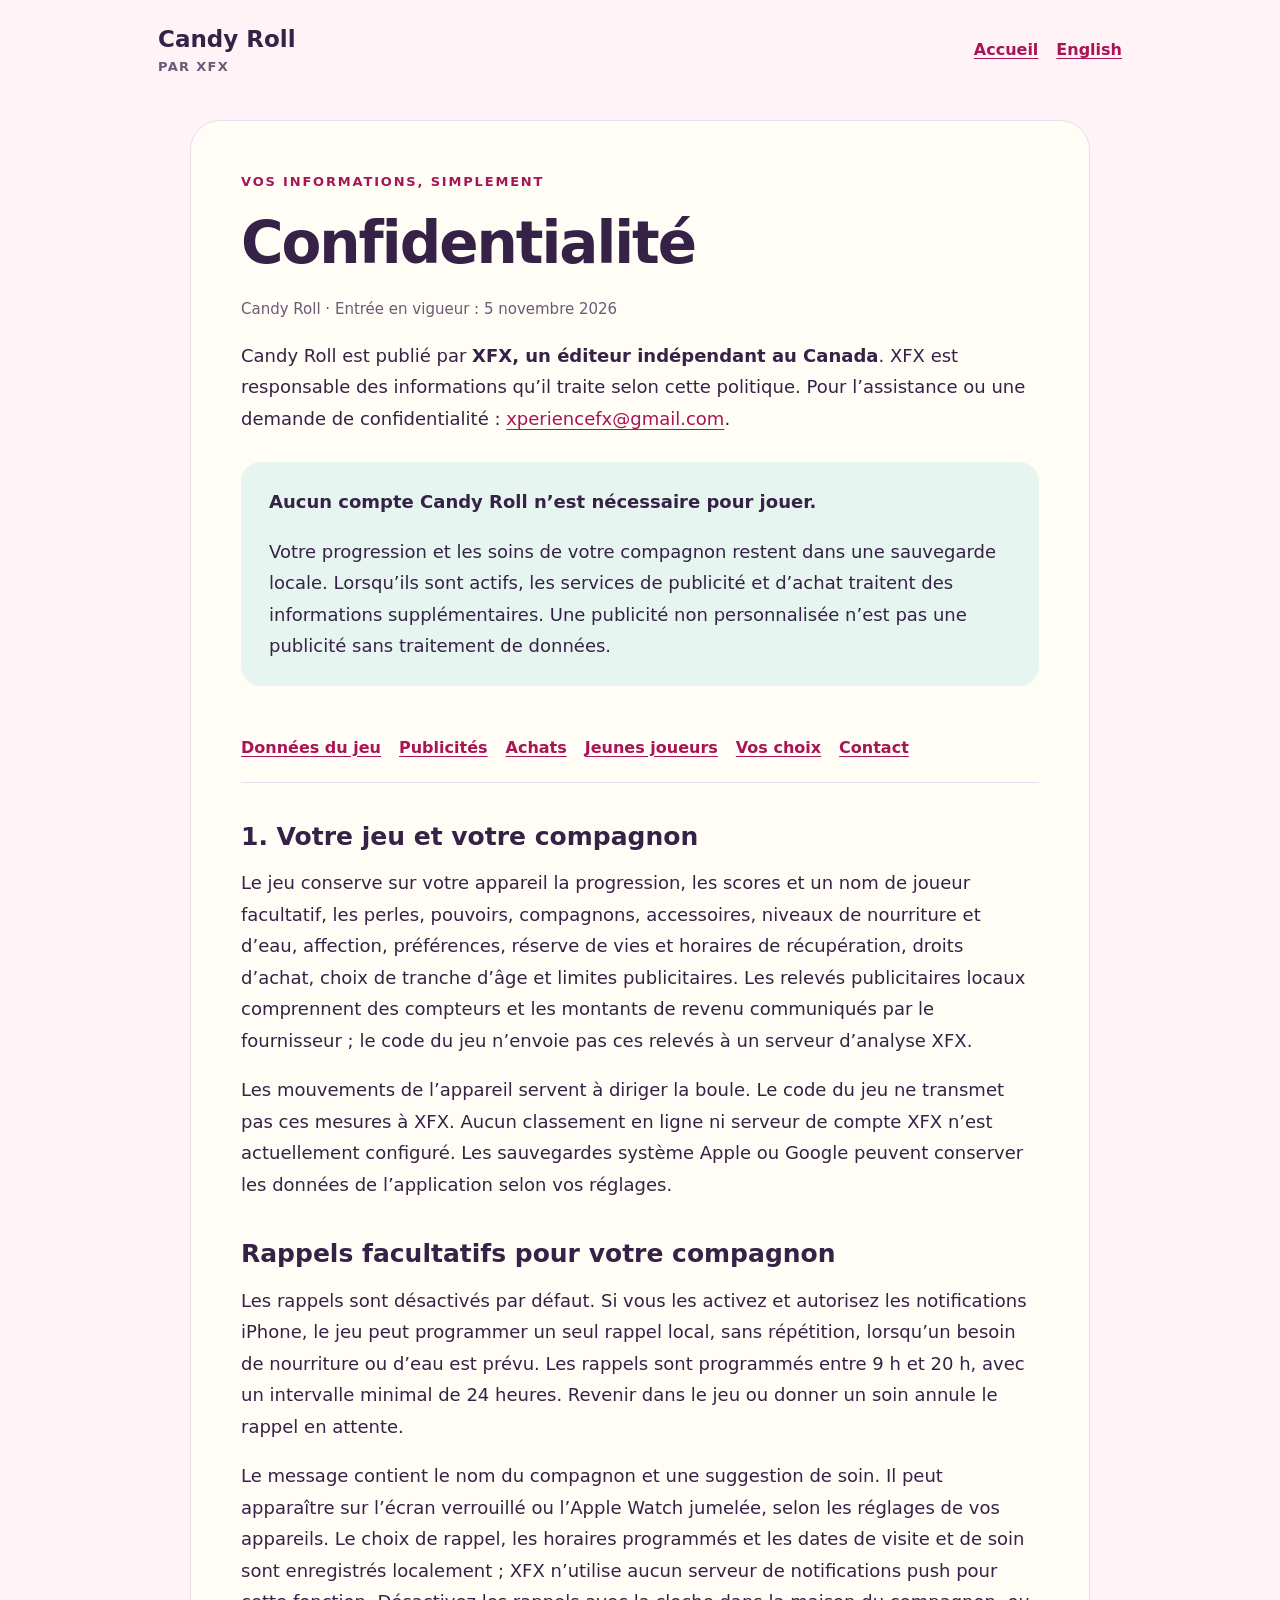
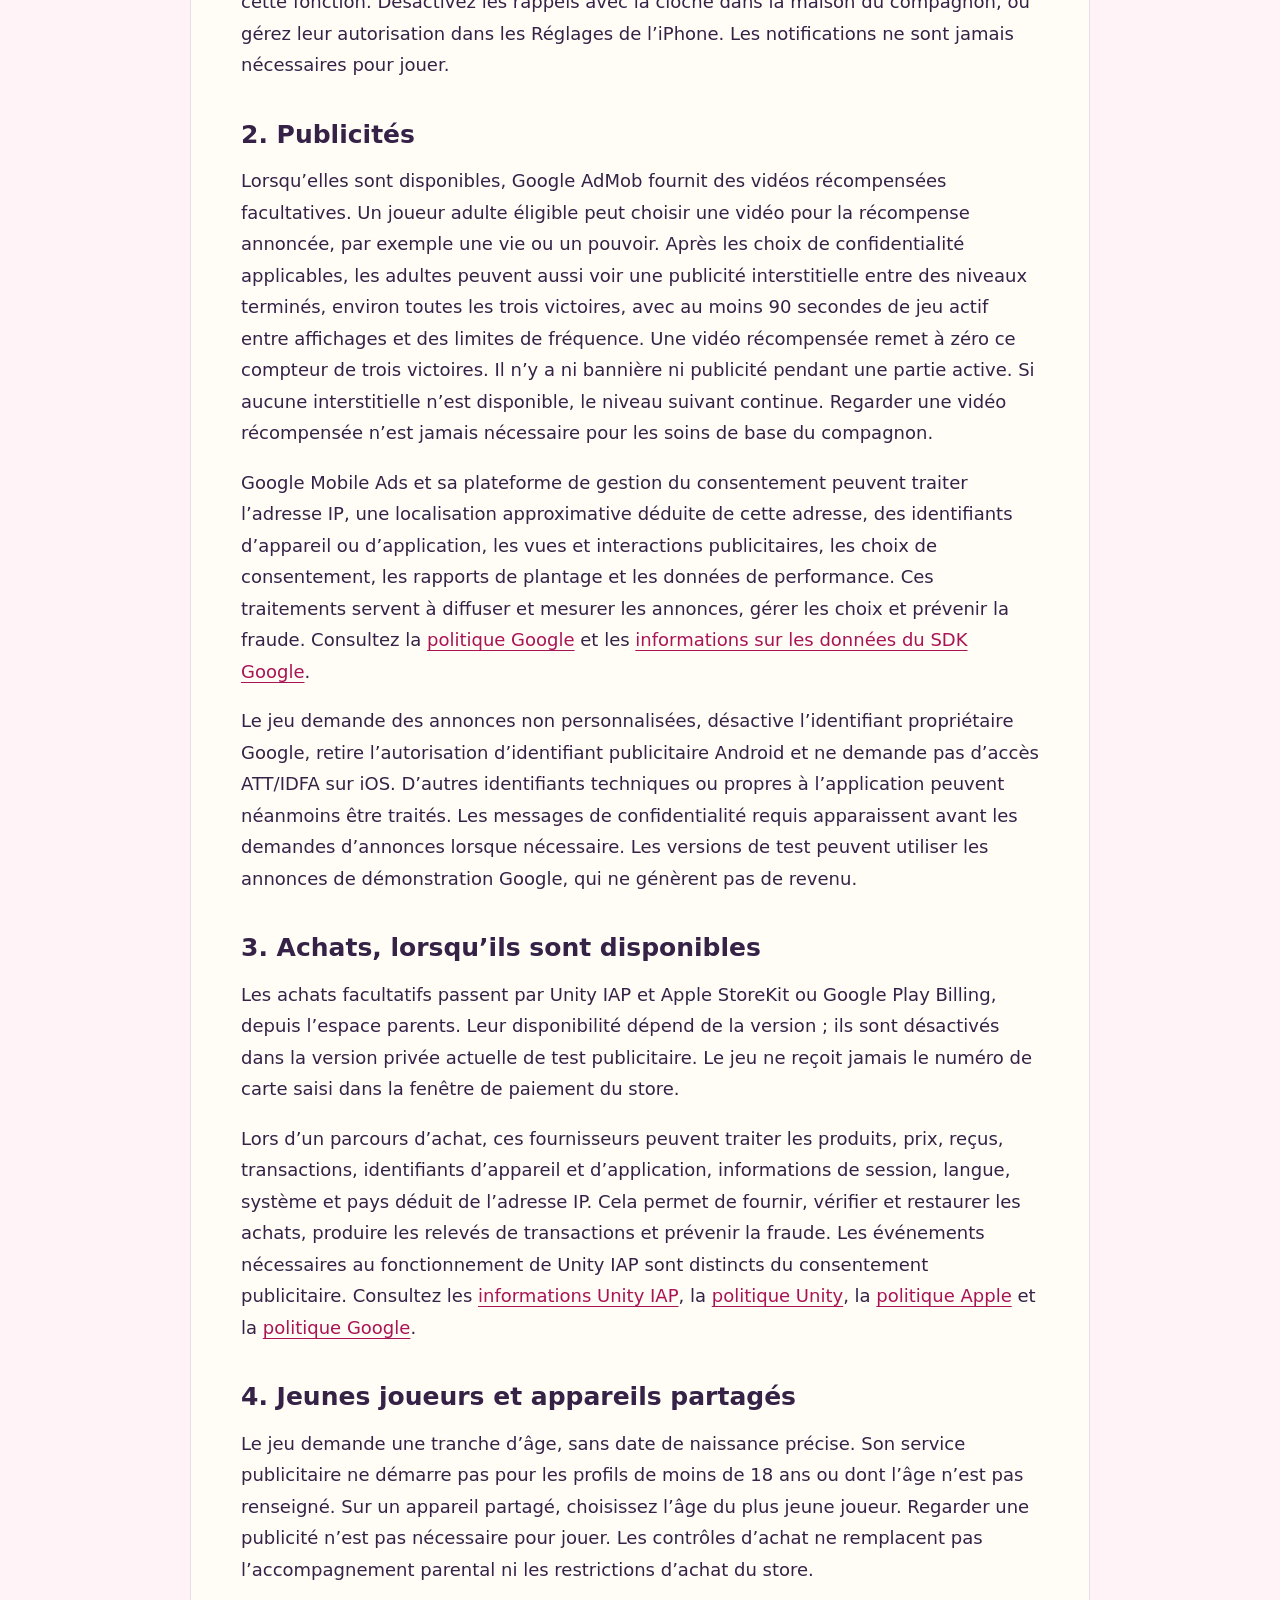
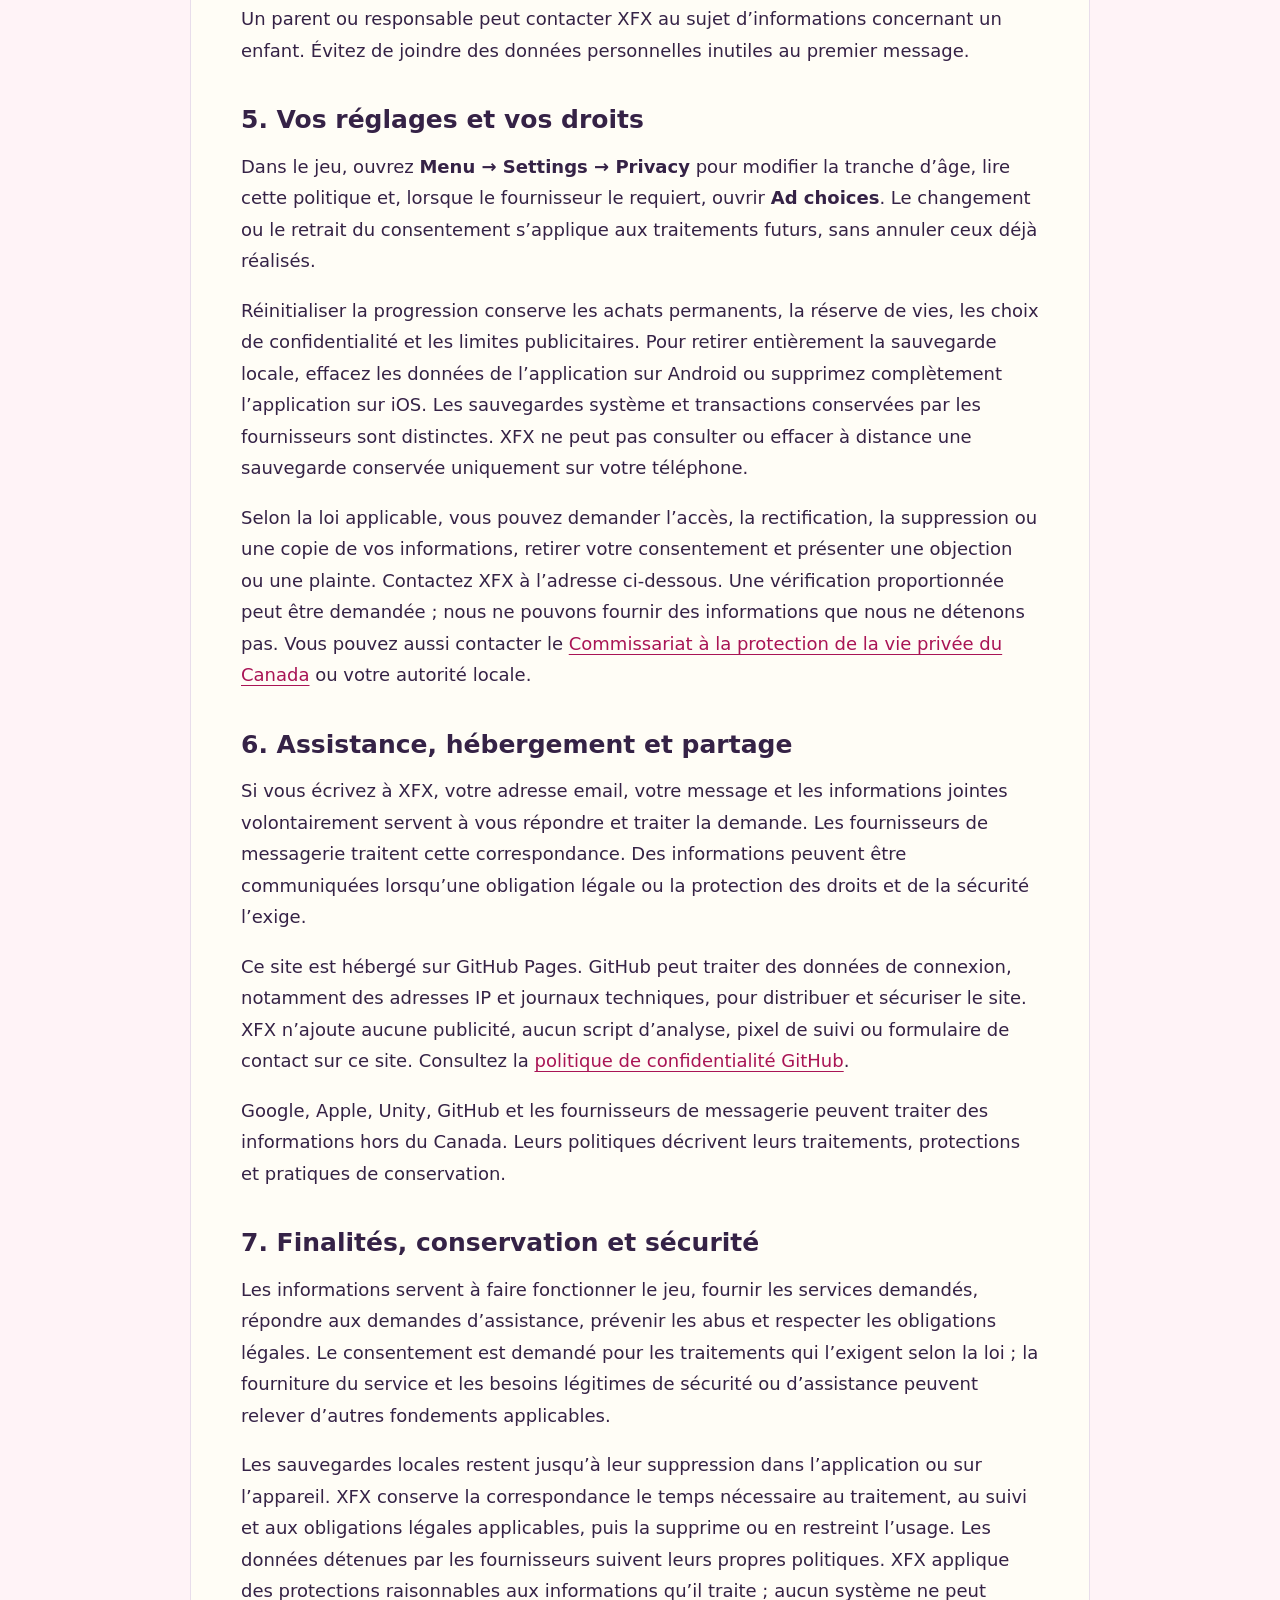
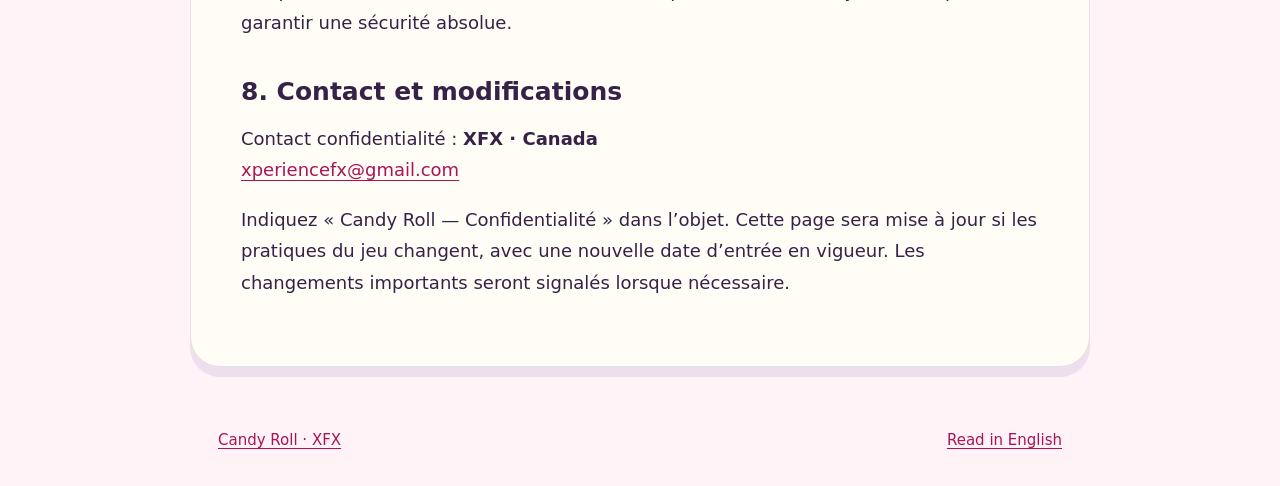
==== commit ff878655: "Describe between-level test ads and persistent heart recovery" ====
--- a/privacy/fr/index.html
+++ b/privacy/fr/index.html
@@ -1,15 +1,15 @@
 <!doctype html>
-<html lang="fr"><head><meta charset="utf-8"><meta name="viewport" content="width=device-width, initial-scale=1"><title>Confidentialité — Candy Roll</title><meta name="description" content="Politique de confidentialité Candy Roll : sauvegardes, compagnon, publicités Google AdMob facultatives, achats et gestion de vos données."><link rel="stylesheet" href="/style.css"><link rel="canonical" href="https://darko97400.github.io/privacy/fr/"><link rel="alternate" hreflang="en" href="https://darko97400.github.io/privacy/"><link rel="alternate" hreflang="fr" href="https://darko97400.github.io/privacy/fr/"></head><body>
+<html lang="fr"><head><meta charset="utf-8"><meta name="viewport" content="width=device-width, initial-scale=1"><title>Confidentialité — Candy Roll</title><meta name="description" content="Politique de confidentialité Candy Roll : sauvegardes, compagnon, publicités Google AdMob, achats et gestion de vos données."><link rel="stylesheet" href="/style.css"><link rel="canonical" href="https://darko97400.github.io/privacy/fr/"><link rel="alternate" hreflang="en" href="https://darko97400.github.io/privacy/"><link rel="alternate" hreflang="fr" href="https://darko97400.github.io/privacy/fr/"></head><body>
 <a class="skip" href="#content">Aller au contenu</a><header class="nav"><a class="brand" href="/">Candy Roll<span>par XFX</span></a><nav aria-label="Navigation"><a href="/">Accueil</a><a href="/privacy/" lang="en">English</a></nav></header>
 <main id="content"><p class="eyebrow">Vos informations, simplement</p><h1>Confidentialité</h1><p class="meta">Candy Roll · Entrée en vigueur : 5 novembre 2026</p><p>Candy Roll est publié par <strong>XFX, un éditeur indépendant au Canada</strong>. XFX est responsable des informations qu’il traite selon cette politique. Pour l’assistance ou une demande de confidentialité : <a href="mailto:xperiencefx@gmail.com?subject=Candy%20Roll%20confidentialit%C3%A9">xperiencefx@gmail.com</a>.</p>
 <div class="summary"><p><strong>Aucun compte Candy Roll n’est nécessaire pour jouer.</strong></p><p>Votre progression et les soins de votre compagnon restent dans une sauvegarde locale. Lorsqu’ils sont actifs, les services de publicité et d’achat traitent des informations supplémentaires. Une publicité non personnalisée n’est pas une publicité sans traitement de données.</p></div>
 <nav class="contents" aria-label="Sommaire"><a href="#game">Données du jeu</a><a href="#ads">Publicités</a><a href="#purchases">Achats</a><a href="#children">Jeunes joueurs</a><a href="#choices">Vos choix</a><a href="#contact">Contact</a></nav>
-<section id="game"><h2>1. Votre jeu et votre compagnon</h2><p>Le jeu conserve sur votre appareil la progression, les scores et un nom de joueur facultatif, les perles, pouvoirs, compagnons, accessoires, niveaux de nourriture et d’eau, affection, préférences, droits d’achat, choix de tranche d’âge et limites publicitaires. Les relevés publicitaires locaux comprennent des compteurs et les montants de revenu communiqués par le fournisseur ; le code du jeu n’envoie pas ces relevés à un serveur d’analyse XFX.</p><p>Les mouvements de l’appareil servent à diriger la boule. Le code du jeu ne transmet pas ces mesures à XFX. Aucun classement en ligne ni serveur de compte XFX n’est actuellement configuré. Les sauvegardes système Apple ou Google peuvent conserver les données de l’application selon vos réglages.</p></section>
+<section id="game"><h2>1. Votre jeu et votre compagnon</h2><p>Le jeu conserve sur votre appareil la progression, les scores et un nom de joueur facultatif, les perles, pouvoirs, compagnons, accessoires, niveaux de nourriture et d’eau, affection, préférences, réserve de vies et horaires de récupération, droits d’achat, choix de tranche d’âge et limites publicitaires. Les relevés publicitaires locaux comprennent des compteurs et les montants de revenu communiqués par le fournisseur ; le code du jeu n’envoie pas ces relevés à un serveur d’analyse XFX.</p><p>Les mouvements de l’appareil servent à diriger la boule. Le code du jeu ne transmet pas ces mesures à XFX. Aucun classement en ligne ni serveur de compte XFX n’est actuellement configuré. Les sauvegardes système Apple ou Google peuvent conserver les données de l’application selon vos réglages.</p></section>
 <section id="reminders"><h2>Rappels facultatifs pour votre compagnon</h2><p>Les rappels sont désactivés par défaut. Si vous les activez et autorisez les notifications iPhone, le jeu peut programmer un seul rappel local, sans répétition, lorsqu’un besoin de nourriture ou d’eau est prévu. Les rappels sont programmés entre 9 h et 20 h, avec un intervalle minimal de 24 heures. Revenir dans le jeu ou donner un soin annule le rappel en attente.</p><p>Le message contient le nom du compagnon et une suggestion de soin. Il peut apparaître sur l’écran verrouillé ou l’Apple Watch jumelée, selon les réglages de vos appareils. Le choix de rappel, les horaires programmés et les dates de visite et de soin sont enregistrés localement ; XFX n’utilise aucun serveur de notifications push pour cette fonction. Désactivez les rappels avec la cloche dans la maison du compagnon, ou gérez leur autorisation dans les Réglages de l’iPhone. Les notifications ne sont jamais nécessaires pour jouer.</p></section>
-<section id="ads"><h2>2. Publicités facultatives</h2><p>Lorsqu’elles sont disponibles, les vidéos récompensées sont fournies par Google AdMob. Un joueur adulte peut choisir de regarder une vidéo pour recevoir la récompense annoncée. La configuration actuelle n’affiche aucune bannière ni publicité interstitielle automatique.</p><p>Google Mobile Ads et sa plateforme de gestion du consentement peuvent traiter l’adresse IP, une localisation approximative déduite de cette adresse, des identifiants d’appareil ou d’application, les vues et interactions publicitaires, les choix de consentement, les rapports de plantage et les données de performance. Ces traitements servent à diffuser et mesurer les annonces, gérer les choix et prévenir la fraude. Consultez la <a href="https://policies.google.com/privacy?hl=fr">politique Google</a> et les <a href="https://developers.google.com/admob/unity/privacy/data-disclosure">informations sur les données du SDK Google</a>.</p><p>Le jeu demande des annonces non personnalisées, désactive l’identifiant propriétaire Google, retire l’autorisation d’identifiant publicitaire Android et ne demande pas d’accès ATT/IDFA sur iOS. D’autres identifiants techniques ou propres à l’application peuvent néanmoins être traités. Les messages de confidentialité requis apparaissent avant les demandes d’annonces lorsque nécessaire. Les versions de test peuvent utiliser les annonces de démonstration Google, qui ne génèrent pas de revenu.</p></section>
+<section id="ads"><h2>2. Publicités</h2><p>Lorsqu’elles sont disponibles, Google AdMob fournit des vidéos récompensées facultatives. Un joueur adulte éligible peut choisir une vidéo pour la récompense annoncée, par exemple une vie ou un pouvoir. Après les choix de confidentialité applicables, les adultes peuvent aussi voir une publicité interstitielle entre des niveaux terminés, environ toutes les trois victoires, avec au moins 90 secondes de jeu actif entre affichages et des limites de fréquence. Une vidéo récompensée remet à zéro ce compteur de trois victoires. Il n’y a ni bannière ni publicité pendant une partie active. Si aucune interstitielle n’est disponible, le niveau suivant continue. Regarder une vidéo récompensée n’est jamais nécessaire pour les soins de base du compagnon.</p><p>Google Mobile Ads et sa plateforme de gestion du consentement peuvent traiter l’adresse IP, une localisation approximative déduite de cette adresse, des identifiants d’appareil ou d’application, les vues et interactions publicitaires, les choix de consentement, les rapports de plantage et les données de performance. Ces traitements servent à diffuser et mesurer les annonces, gérer les choix et prévenir la fraude. Consultez la <a href="https://policies.google.com/privacy?hl=fr">politique Google</a> et les <a href="https://developers.google.com/admob/unity/privacy/data-disclosure">informations sur les données du SDK Google</a>.</p><p>Le jeu demande des annonces non personnalisées, désactive l’identifiant propriétaire Google, retire l’autorisation d’identifiant publicitaire Android et ne demande pas d’accès ATT/IDFA sur iOS. D’autres identifiants techniques ou propres à l’application peuvent néanmoins être traités. Les messages de confidentialité requis apparaissent avant les demandes d’annonces lorsque nécessaire. Les versions de test peuvent utiliser les annonces de démonstration Google, qui ne génèrent pas de revenu.</p></section>
 <section id="purchases"><h2>3. Achats, lorsqu’ils sont disponibles</h2><p>Les achats facultatifs passent par Unity IAP et Apple StoreKit ou Google Play Billing, depuis l’espace parents. Leur disponibilité dépend de la version ; ils sont désactivés dans la version privée actuelle de test publicitaire. Le jeu ne reçoit jamais le numéro de carte saisi dans la fenêtre de paiement du store.</p><p>Lors d’un parcours d’achat, ces fournisseurs peuvent traiter les produits, prix, reçus, transactions, identifiants d’appareil et d’application, informations de session, langue, système et pays déduit de l’adresse IP. Cela permet de fournir, vérifier et restaurer les achats, produire les relevés de transactions et prévenir la fraude. Les événements nécessaires au fonctionnement de Unity IAP sont distincts du consentement publicitaire. Consultez les <a href="https://docs.unity.com/en-us/iap/privacy-and-consent/overview">informations Unity IAP</a>, la <a href="https://unity.com/legal/game-player-and-app-user-privacy-policy">politique Unity</a>, la <a href="https://www.apple.com/legal/privacy/">politique Apple</a> et la <a href="https://policies.google.com/privacy?hl=fr">politique Google</a>.</p></section>
 <section id="children"><h2>4. Jeunes joueurs et appareils partagés</h2><p>Le jeu demande une tranche d’âge, sans date de naissance précise. Son service publicitaire ne démarre pas pour les profils de moins de 18 ans ou dont l’âge n’est pas renseigné. Sur un appareil partagé, choisissez l’âge du plus jeune joueur. Regarder une publicité n’est pas nécessaire pour jouer. Les contrôles d’achat ne remplacent pas l’accompagnement parental ni les restrictions d’achat du store.</p><p>Un parent ou responsable peut contacter XFX au sujet d’informations concernant un enfant. Évitez de joindre des données personnelles inutiles au premier message.</p></section>
-<section id="choices"><h2>5. Vos réglages et vos droits</h2><p>Dans le jeu, ouvrez <strong>Menu → Settings → Privacy</strong> pour modifier la tranche d’âge, lire cette politique et, lorsque le fournisseur le requiert, ouvrir <strong>Ad choices</strong>. Le changement ou le retrait du consentement s’applique aux traitements futurs, sans annuler ceux déjà réalisés.</p><p>Réinitialiser la progression conserve les achats permanents, les choix de confidentialité et les limites publicitaires. Pour retirer entièrement la sauvegarde locale, effacez les données de l’application sur Android ou supprimez complètement l’application sur iOS. Les sauvegardes système et transactions conservées par les fournisseurs sont distinctes. XFX ne peut pas consulter ou effacer à distance une sauvegarde conservée uniquement sur votre téléphone.</p><p>Selon la loi applicable, vous pouvez demander l’accès, la rectification, la suppression ou une copie de vos informations, retirer votre consentement et présenter une objection ou une plainte. Contactez XFX à l’adresse ci-dessous. Une vérification proportionnée peut être demandée ; nous ne pouvons fournir des informations que nous ne détenons pas. Vous pouvez aussi contacter le <a href="https://www.priv.gc.ca/fr/">Commissariat à la protection de la vie privée du Canada</a> ou votre autorité locale.</p></section>
+<section id="choices"><h2>5. Vos réglages et vos droits</h2><p>Dans le jeu, ouvrez <strong>Menu → Settings → Privacy</strong> pour modifier la tranche d’âge, lire cette politique et, lorsque le fournisseur le requiert, ouvrir <strong>Ad choices</strong>. Le changement ou le retrait du consentement s’applique aux traitements futurs, sans annuler ceux déjà réalisés.</p><p>Réinitialiser la progression conserve les achats permanents, la réserve de vies, les choix de confidentialité et les limites publicitaires. Pour retirer entièrement la sauvegarde locale, effacez les données de l’application sur Android ou supprimez complètement l’application sur iOS. Les sauvegardes système et transactions conservées par les fournisseurs sont distinctes. XFX ne peut pas consulter ou effacer à distance une sauvegarde conservée uniquement sur votre téléphone.</p><p>Selon la loi applicable, vous pouvez demander l’accès, la rectification, la suppression ou une copie de vos informations, retirer votre consentement et présenter une objection ou une plainte. Contactez XFX à l’adresse ci-dessous. Une vérification proportionnée peut être demandée ; nous ne pouvons fournir des informations que nous ne détenons pas. Vous pouvez aussi contacter le <a href="https://www.priv.gc.ca/fr/">Commissariat à la protection de la vie privée du Canada</a> ou votre autorité locale.</p></section>
 <section><h2>6. Assistance, hébergement et partage</h2><p>Si vous écrivez à XFX, votre adresse email, votre message et les informations jointes volontairement servent à vous répondre et traiter la demande. Les fournisseurs de messagerie traitent cette correspondance. Des informations peuvent être communiquées lorsqu’une obligation légale ou la protection des droits et de la sécurité l’exige.</p><p>Ce site est hébergé sur GitHub Pages. GitHub peut traiter des données de connexion, notamment des adresses IP et journaux techniques, pour distribuer et sécuriser le site. XFX n’ajoute aucune publicité, aucun script d’analyse, pixel de suivi ou formulaire de contact sur ce site. Consultez la <a href="https://docs.github.com/en/site-policy/privacy-policies/github-general-privacy-statement">politique de confidentialité GitHub</a>.</p><p>Google, Apple, Unity, GitHub et les fournisseurs de messagerie peuvent traiter des informations hors du Canada. Leurs politiques décrivent leurs traitements, protections et pratiques de conservation.</p></section>
 <section><h2>7. Finalités, conservation et sécurité</h2><p>Les informations servent à faire fonctionner le jeu, fournir les services demandés, répondre aux demandes d’assistance, prévenir les abus et respecter les obligations légales. Le consentement est demandé pour les traitements qui l’exigent selon la loi ; la fourniture du service et les besoins légitimes de sécurité ou d’assistance peuvent relever d’autres fondements applicables.</p><p>Les sauvegardes locales restent jusqu’à leur suppression dans l’application ou sur l’appareil. XFX conserve la correspondance le temps nécessaire au traitement, au suivi et aux obligations légales applicables, puis la supprime ou en restreint l’usage. Les données détenues par les fournisseurs suivent leurs propres politiques. XFX applique des protections raisonnables aux informations qu’il traite ; aucun système ne peut garantir une sécurité absolue.</p></section>
 <section id="contact"><h2>8. Contact et modifications</h2><p>Contact confidentialité : <strong>XFX · Canada</strong><br><a href="mailto:xperiencefx@gmail.com?subject=Candy%20Roll%20confidentialit%C3%A9">xperiencefx@gmail.com</a></p><p>Indiquez « Candy Roll — Confidentialité » dans l’objet. Cette page sera mise à jour si les pratiques du jeu changent, avec une nouvelle date d’entrée en vigueur. Les changements importants seront signalés lorsque nécessaire.</p></section>
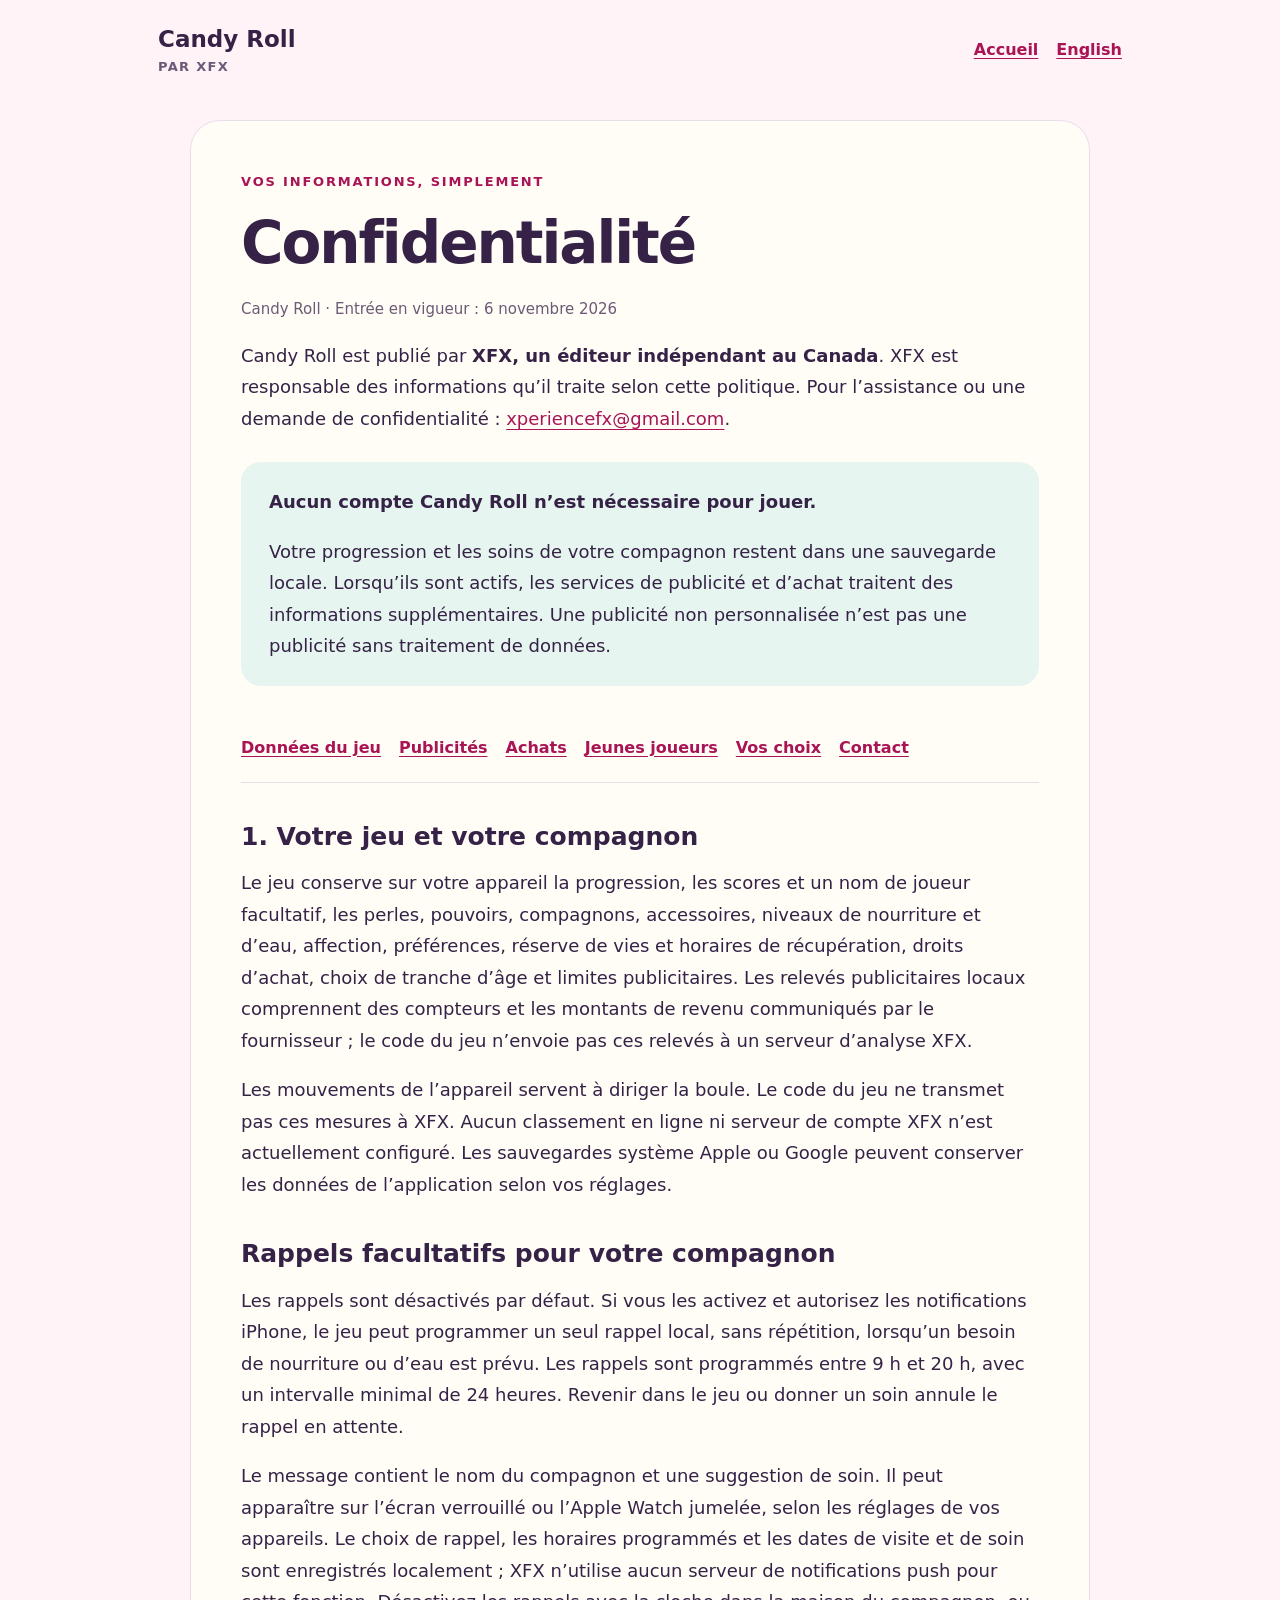
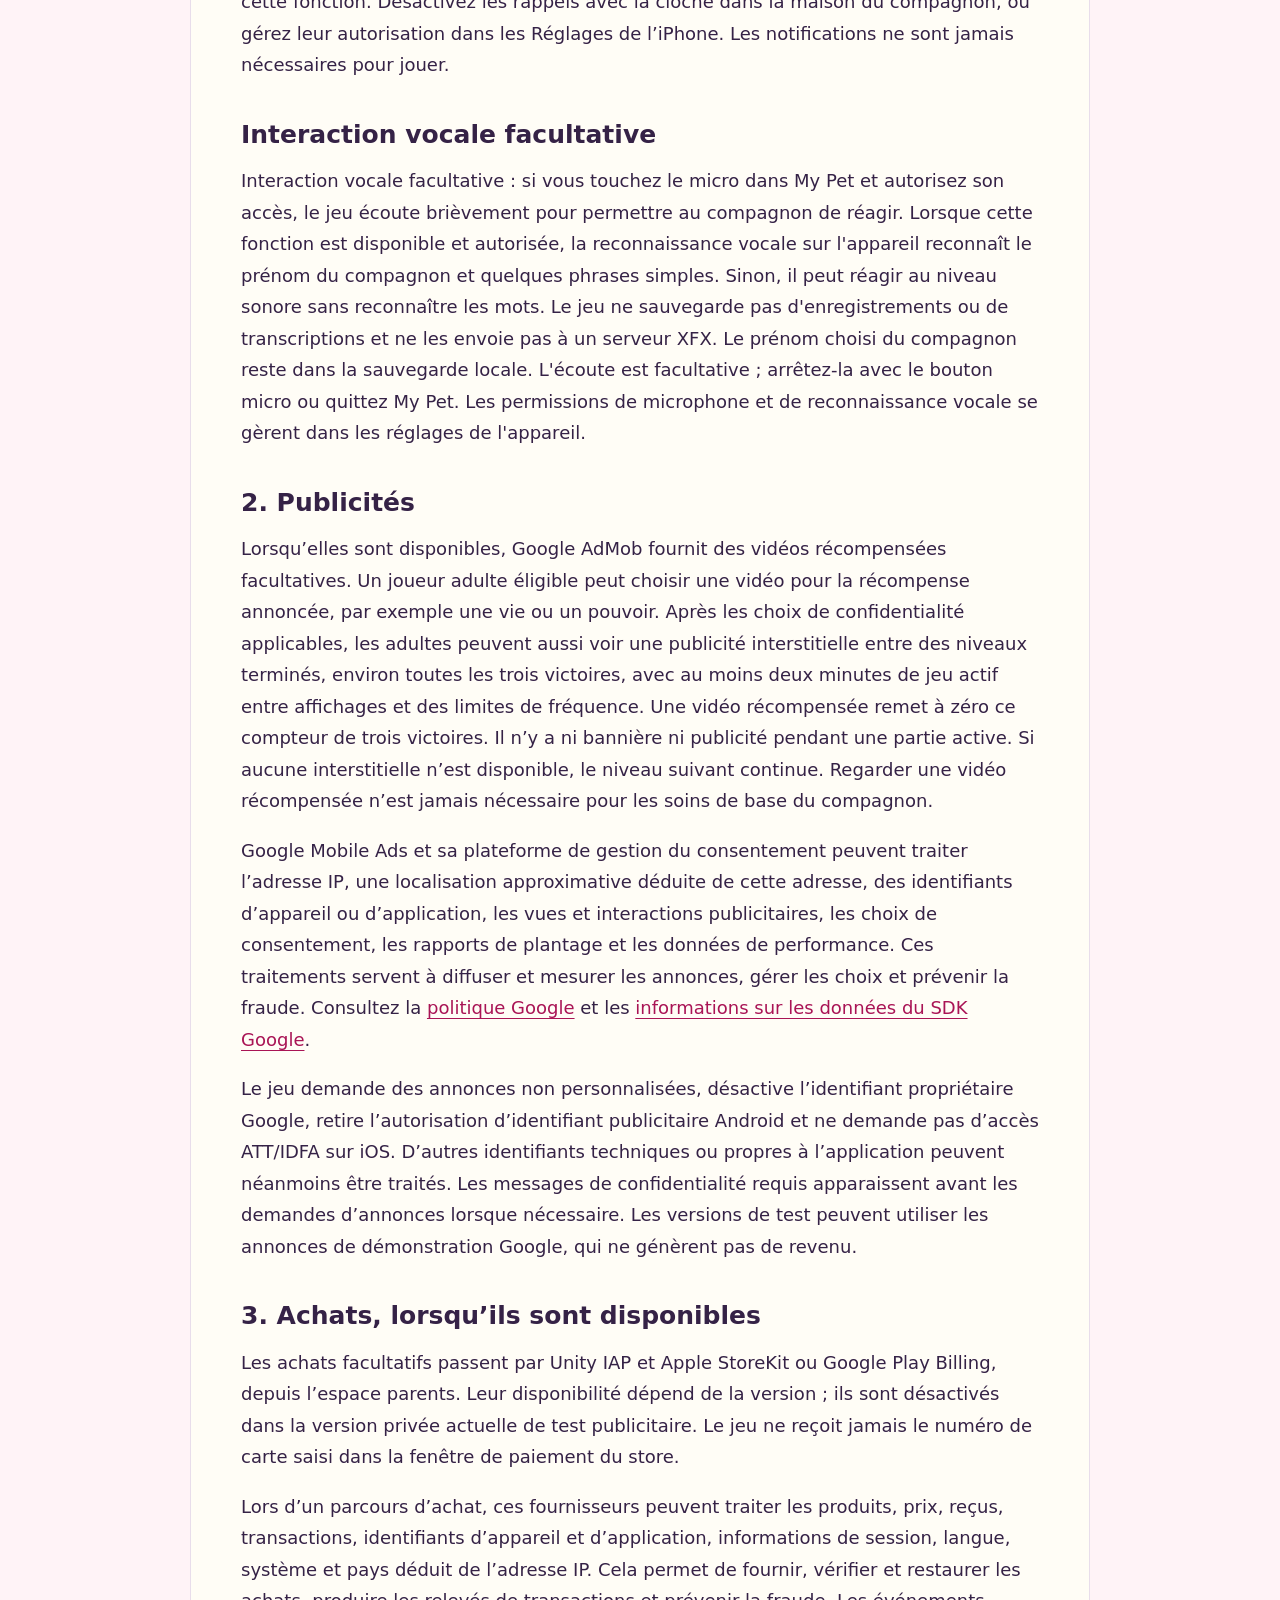
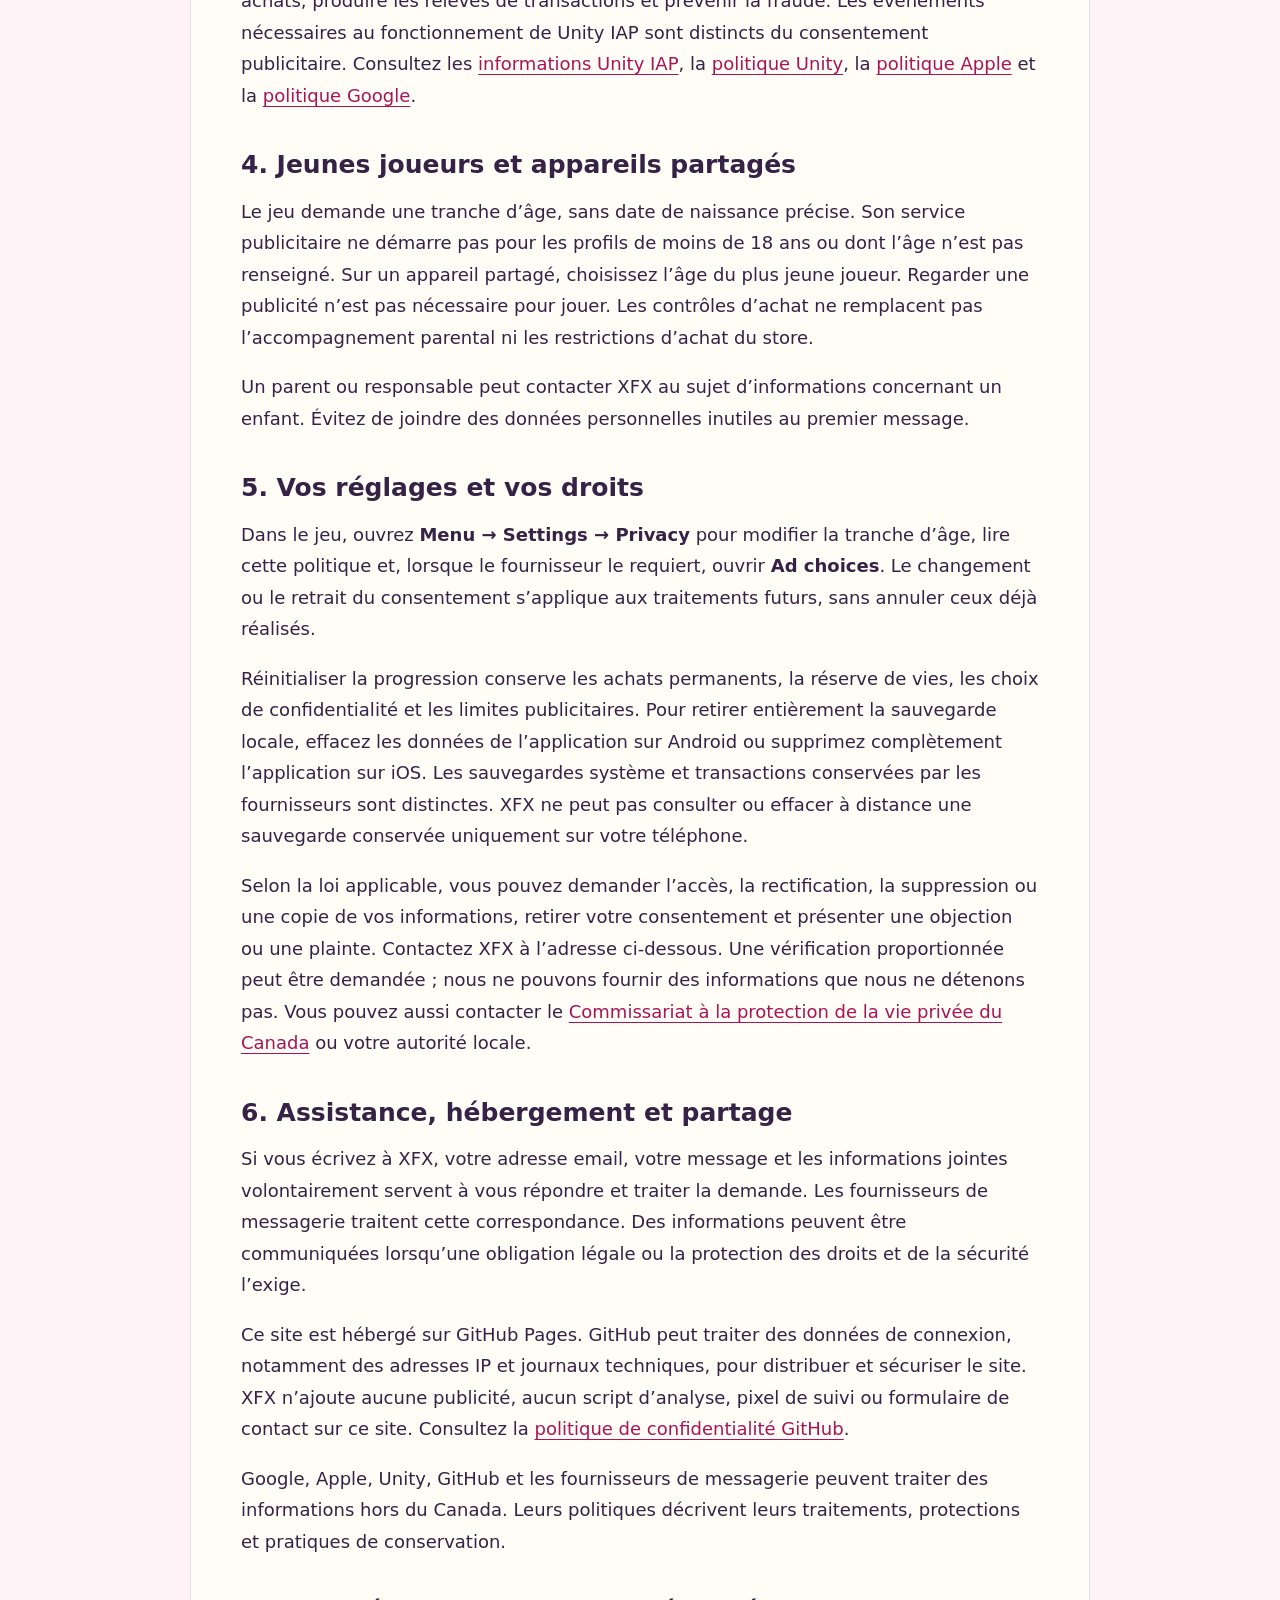
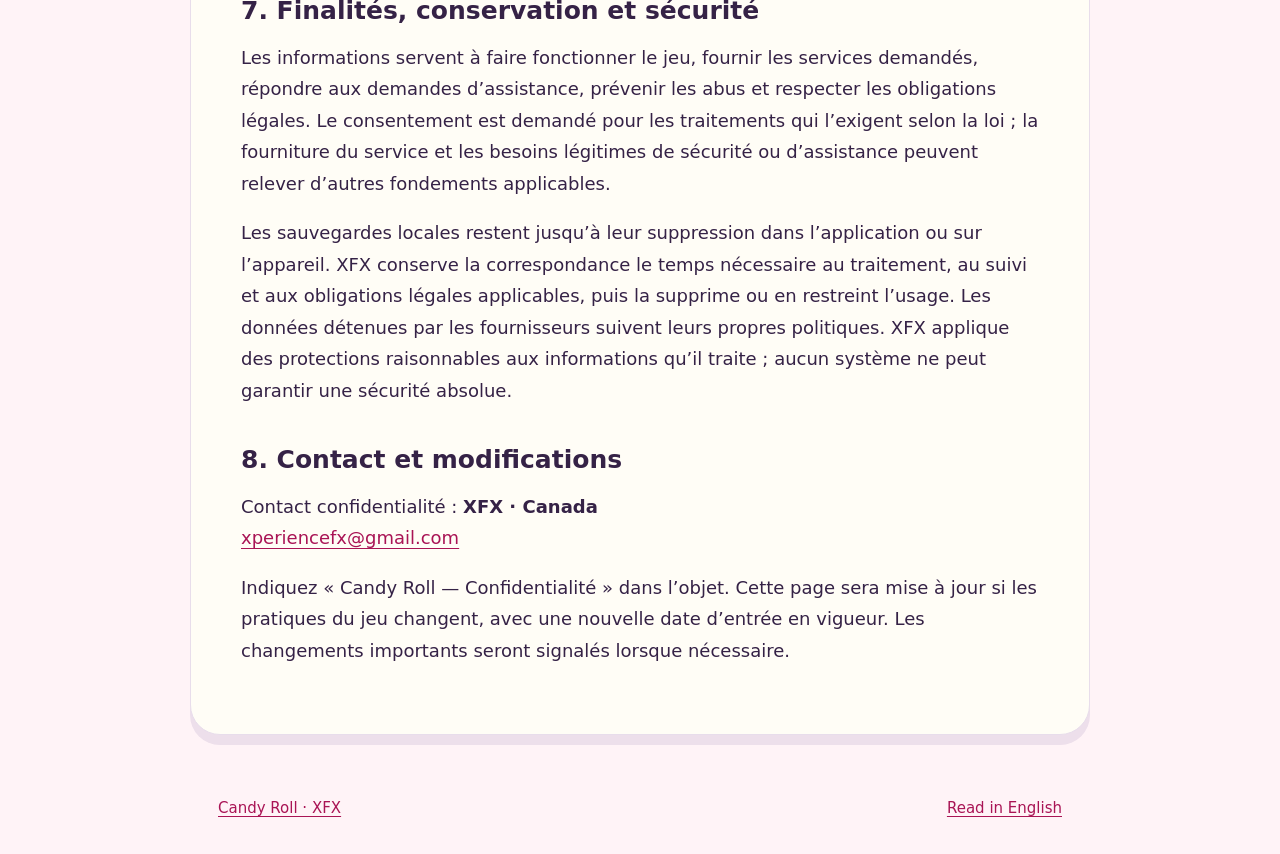
==== commit 572fe803: "Explain optional on-device buddy voice for the new private beta" ====
--- a/privacy/fr/index.html
+++ b/privacy/fr/index.html
@@ -1,16 +1,17 @@
-<!doctype html>
-<html lang="fr"><head><meta charset="utf-8"><meta name="viewport" content="width=device-width, initial-scale=1"><title>Confidentialité — Candy Roll</title><meta name="description" content="Politique de confidentialité Candy Roll : sauvegardes, compagnon, publicités Google AdMob, achats et gestion de vos données."><link rel="stylesheet" href="/style.css"><link rel="canonical" href="https://darko97400.github.io/privacy/fr/"><link rel="alternate" hreflang="en" href="https://darko97400.github.io/privacy/"><link rel="alternate" hreflang="fr" href="https://darko97400.github.io/privacy/fr/"></head><body>
-<a class="skip" href="#content">Aller au contenu</a><header class="nav"><a class="brand" href="/">Candy Roll<span>par XFX</span></a><nav aria-label="Navigation"><a href="/">Accueil</a><a href="/privacy/" lang="en">English</a></nav></header>
-<main id="content"><p class="eyebrow">Vos informations, simplement</p><h1>Confidentialité</h1><p class="meta">Candy Roll · Entrée en vigueur : 5 novembre 2026</p><p>Candy Roll est publié par <strong>XFX, un éditeur indépendant au Canada</strong>. XFX est responsable des informations qu’il traite selon cette politique. Pour l’assistance ou une demande de confidentialité : <a href="mailto:xperiencefx@gmail.com?subject=Candy%20Roll%20confidentialit%C3%A9">xperiencefx@gmail.com</a>.</p>
-<div class="summary"><p><strong>Aucun compte Candy Roll n’est nécessaire pour jouer.</strong></p><p>Votre progression et les soins de votre compagnon restent dans une sauvegarde locale. Lorsqu’ils sont actifs, les services de publicité et d’achat traitent des informations supplémentaires. Une publicité non personnalisée n’est pas une publicité sans traitement de données.</p></div>
-<nav class="contents" aria-label="Sommaire"><a href="#game">Données du jeu</a><a href="#ads">Publicités</a><a href="#purchases">Achats</a><a href="#children">Jeunes joueurs</a><a href="#choices">Vos choix</a><a href="#contact">Contact</a></nav>
-<section id="game"><h2>1. Votre jeu et votre compagnon</h2><p>Le jeu conserve sur votre appareil la progression, les scores et un nom de joueur facultatif, les perles, pouvoirs, compagnons, accessoires, niveaux de nourriture et d’eau, affection, préférences, réserve de vies et horaires de récupération, droits d’achat, choix de tranche d’âge et limites publicitaires. Les relevés publicitaires locaux comprennent des compteurs et les montants de revenu communiqués par le fournisseur ; le code du jeu n’envoie pas ces relevés à un serveur d’analyse XFX.</p><p>Les mouvements de l’appareil servent à diriger la boule. Le code du jeu ne transmet pas ces mesures à XFX. Aucun classement en ligne ni serveur de compte XFX n’est actuellement configuré. Les sauvegardes système Apple ou Google peuvent conserver les données de l’application selon vos réglages.</p></section>
-<section id="reminders"><h2>Rappels facultatifs pour votre compagnon</h2><p>Les rappels sont désactivés par défaut. Si vous les activez et autorisez les notifications iPhone, le jeu peut programmer un seul rappel local, sans répétition, lorsqu’un besoin de nourriture ou d’eau est prévu. Les rappels sont programmés entre 9 h et 20 h, avec un intervalle minimal de 24 heures. Revenir dans le jeu ou donner un soin annule le rappel en attente.</p><p>Le message contient le nom du compagnon et une suggestion de soin. Il peut apparaître sur l’écran verrouillé ou l’Apple Watch jumelée, selon les réglages de vos appareils. Le choix de rappel, les horaires programmés et les dates de visite et de soin sont enregistrés localement ; XFX n’utilise aucun serveur de notifications push pour cette fonction. Désactivez les rappels avec la cloche dans la maison du compagnon, ou gérez leur autorisation dans les Réglages de l’iPhone. Les notifications ne sont jamais nécessaires pour jouer.</p></section>
-<section id="ads"><h2>2. Publicités</h2><p>Lorsqu’elles sont disponibles, Google AdMob fournit des vidéos récompensées facultatives. Un joueur adulte éligible peut choisir une vidéo pour la récompense annoncée, par exemple une vie ou un pouvoir. Après les choix de confidentialité applicables, les adultes peuvent aussi voir une publicité interstitielle entre des niveaux terminés, environ toutes les trois victoires, avec au moins 90 secondes de jeu actif entre affichages et des limites de fréquence. Une vidéo récompensée remet à zéro ce compteur de trois victoires. Il n’y a ni bannière ni publicité pendant une partie active. Si aucune interstitielle n’est disponible, le niveau suivant continue. Regarder une vidéo récompensée n’est jamais nécessaire pour les soins de base du compagnon.</p><p>Google Mobile Ads et sa plateforme de gestion du consentement peuvent traiter l’adresse IP, une localisation approximative déduite de cette adresse, des identifiants d’appareil ou d’application, les vues et interactions publicitaires, les choix de consentement, les rapports de plantage et les données de performance. Ces traitements servent à diffuser et mesurer les annonces, gérer les choix et prévenir la fraude. Consultez la <a href="https://policies.google.com/privacy?hl=fr">politique Google</a> et les <a href="https://developers.google.com/admob/unity/privacy/data-disclosure">informations sur les données du SDK Google</a>.</p><p>Le jeu demande des annonces non personnalisées, désactive l’identifiant propriétaire Google, retire l’autorisation d’identifiant publicitaire Android et ne demande pas d’accès ATT/IDFA sur iOS. D’autres identifiants techniques ou propres à l’application peuvent néanmoins être traités. Les messages de confidentialité requis apparaissent avant les demandes d’annonces lorsque nécessaire. Les versions de test peuvent utiliser les annonces de démonstration Google, qui ne génèrent pas de revenu.</p></section>
-<section id="purchases"><h2>3. Achats, lorsqu’ils sont disponibles</h2><p>Les achats facultatifs passent par Unity IAP et Apple StoreKit ou Google Play Billing, depuis l’espace parents. Leur disponibilité dépend de la version ; ils sont désactivés dans la version privée actuelle de test publicitaire. Le jeu ne reçoit jamais le numéro de carte saisi dans la fenêtre de paiement du store.</p><p>Lors d’un parcours d’achat, ces fournisseurs peuvent traiter les produits, prix, reçus, transactions, identifiants d’appareil et d’application, informations de session, langue, système et pays déduit de l’adresse IP. Cela permet de fournir, vérifier et restaurer les achats, produire les relevés de transactions et prévenir la fraude. Les événements nécessaires au fonctionnement de Unity IAP sont distincts du consentement publicitaire. Consultez les <a href="https://docs.unity.com/en-us/iap/privacy-and-consent/overview">informations Unity IAP</a>, la <a href="https://unity.com/legal/game-player-and-app-user-privacy-policy">politique Unity</a>, la <a href="https://www.apple.com/legal/privacy/">politique Apple</a> et la <a href="https://policies.google.com/privacy?hl=fr">politique Google</a>.</p></section>
-<section id="children"><h2>4. Jeunes joueurs et appareils partagés</h2><p>Le jeu demande une tranche d’âge, sans date de naissance précise. Son service publicitaire ne démarre pas pour les profils de moins de 18 ans ou dont l’âge n’est pas renseigné. Sur un appareil partagé, choisissez l’âge du plus jeune joueur. Regarder une publicité n’est pas nécessaire pour jouer. Les contrôles d’achat ne remplacent pas l’accompagnement parental ni les restrictions d’achat du store.</p><p>Un parent ou responsable peut contacter XFX au sujet d’informations concernant un enfant. Évitez de joindre des données personnelles inutiles au premier message.</p></section>
-<section id="choices"><h2>5. Vos réglages et vos droits</h2><p>Dans le jeu, ouvrez <strong>Menu → Settings → Privacy</strong> pour modifier la tranche d’âge, lire cette politique et, lorsque le fournisseur le requiert, ouvrir <strong>Ad choices</strong>. Le changement ou le retrait du consentement s’applique aux traitements futurs, sans annuler ceux déjà réalisés.</p><p>Réinitialiser la progression conserve les achats permanents, la réserve de vies, les choix de confidentialité et les limites publicitaires. Pour retirer entièrement la sauvegarde locale, effacez les données de l’application sur Android ou supprimez complètement l’application sur iOS. Les sauvegardes système et transactions conservées par les fournisseurs sont distinctes. XFX ne peut pas consulter ou effacer à distance une sauvegarde conservée uniquement sur votre téléphone.</p><p>Selon la loi applicable, vous pouvez demander l’accès, la rectification, la suppression ou une copie de vos informations, retirer votre consentement et présenter une objection ou une plainte. Contactez XFX à l’adresse ci-dessous. Une vérification proportionnée peut être demandée ; nous ne pouvons fournir des informations que nous ne détenons pas. Vous pouvez aussi contacter le <a href="https://www.priv.gc.ca/fr/">Commissariat à la protection de la vie privée du Canada</a> ou votre autorité locale.</p></section>
-<section><h2>6. Assistance, hébergement et partage</h2><p>Si vous écrivez à XFX, votre adresse email, votre message et les informations jointes volontairement servent à vous répondre et traiter la demande. Les fournisseurs de messagerie traitent cette correspondance. Des informations peuvent être communiquées lorsqu’une obligation légale ou la protection des droits et de la sécurité l’exige.</p><p>Ce site est hébergé sur GitHub Pages. GitHub peut traiter des données de connexion, notamment des adresses IP et journaux techniques, pour distribuer et sécuriser le site. XFX n’ajoute aucune publicité, aucun script d’analyse, pixel de suivi ou formulaire de contact sur ce site. Consultez la <a href="https://docs.github.com/en/site-policy/privacy-policies/github-general-privacy-statement">politique de confidentialité GitHub</a>.</p><p>Google, Apple, Unity, GitHub et les fournisseurs de messagerie peuvent traiter des informations hors du Canada. Leurs politiques décrivent leurs traitements, protections et pratiques de conservation.</p></section>
-<section><h2>7. Finalités, conservation et sécurité</h2><p>Les informations servent à faire fonctionner le jeu, fournir les services demandés, répondre aux demandes d’assistance, prévenir les abus et respecter les obligations légales. Le consentement est demandé pour les traitements qui l’exigent selon la loi ; la fourniture du service et les besoins légitimes de sécurité ou d’assistance peuvent relever d’autres fondements applicables.</p><p>Les sauvegardes locales restent jusqu’à leur suppression dans l’application ou sur l’appareil. XFX conserve la correspondance le temps nécessaire au traitement, au suivi et aux obligations légales applicables, puis la supprime ou en restreint l’usage. Les données détenues par les fournisseurs suivent leurs propres politiques. XFX applique des protections raisonnables aux informations qu’il traite ; aucun système ne peut garantir une sécurité absolue.</p></section>
-<section id="contact"><h2>8. Contact et modifications</h2><p>Contact confidentialité : <strong>XFX · Canada</strong><br><a href="mailto:xperiencefx@gmail.com?subject=Candy%20Roll%20confidentialit%C3%A9">xperiencefx@gmail.com</a></p><p>Indiquez « Candy Roll — Confidentialité » dans l’objet. Cette page sera mise à jour si les pratiques du jeu changent, avec une nouvelle date d’entrée en vigueur. Les changements importants seront signalés lorsque nécessaire.</p></section>
-</main><footer><a href="/">Candy Roll · XFX</a><a href="/privacy/" lang="en">Read in English</a></footer></body></html>
+<!doctype html>
+<html lang="fr"><head><meta charset="utf-8"><meta name="viewport" content="width=device-width, initial-scale=1"><title>Confidentialité — Candy Roll</title><meta name="description" content="Politique de confidentialité Candy Roll : sauvegardes, compagnon, publicités Google AdMob, achats et gestion de vos données."><link rel="stylesheet" href="/style.css"><link rel="canonical" href="https://darko97400.github.io/privacy/fr/"><link rel="alternate" hreflang="en" href="https://darko97400.github.io/privacy/"><link rel="alternate" hreflang="fr" href="https://darko97400.github.io/privacy/fr/"></head><body>
+<a class="skip" href="#content">Aller au contenu</a><header class="nav"><a class="brand" href="/">Candy Roll<span>par XFX</span></a><nav aria-label="Navigation"><a href="/">Accueil</a><a href="/privacy/" lang="en">English</a></nav></header>
+<main id="content"><p class="eyebrow">Vos informations, simplement</p><h1>Confidentialité</h1><p class="meta">Candy Roll · Entrée en vigueur : 6 novembre 2026</p><p>Candy Roll est publié par <strong>XFX, un éditeur indépendant au Canada</strong>. XFX est responsable des informations qu’il traite selon cette politique. Pour l’assistance ou une demande de confidentialité : <a href="mailto:xperiencefx@gmail.com?subject=Candy%20Roll%20confidentialit%C3%A9">xperiencefx@gmail.com</a>.</p>
+<div class="summary"><p><strong>Aucun compte Candy Roll n’est nécessaire pour jouer.</strong></p><p>Votre progression et les soins de votre compagnon restent dans une sauvegarde locale. Lorsqu’ils sont actifs, les services de publicité et d’achat traitent des informations supplémentaires. Une publicité non personnalisée n’est pas une publicité sans traitement de données.</p></div>
+<nav class="contents" aria-label="Sommaire"><a href="#game">Données du jeu</a><a href="#ads">Publicités</a><a href="#purchases">Achats</a><a href="#children">Jeunes joueurs</a><a href="#choices">Vos choix</a><a href="#contact">Contact</a></nav>
+<section id="game"><h2>1. Votre jeu et votre compagnon</h2><p>Le jeu conserve sur votre appareil la progression, les scores et un nom de joueur facultatif, les perles, pouvoirs, compagnons, accessoires, niveaux de nourriture et d’eau, affection, préférences, réserve de vies et horaires de récupération, droits d’achat, choix de tranche d’âge et limites publicitaires. Les relevés publicitaires locaux comprennent des compteurs et les montants de revenu communiqués par le fournisseur ; le code du jeu n’envoie pas ces relevés à un serveur d’analyse XFX.</p><p>Les mouvements de l’appareil servent à diriger la boule. Le code du jeu ne transmet pas ces mesures à XFX. Aucun classement en ligne ni serveur de compte XFX n’est actuellement configuré. Les sauvegardes système Apple ou Google peuvent conserver les données de l’application selon vos réglages.</p></section>
+<section id="reminders"><h2>Rappels facultatifs pour votre compagnon</h2><p>Les rappels sont désactivés par défaut. Si vous les activez et autorisez les notifications iPhone, le jeu peut programmer un seul rappel local, sans répétition, lorsqu’un besoin de nourriture ou d’eau est prévu. Les rappels sont programmés entre 9 h et 20 h, avec un intervalle minimal de 24 heures. Revenir dans le jeu ou donner un soin annule le rappel en attente.</p><p>Le message contient le nom du compagnon et une suggestion de soin. Il peut apparaître sur l’écran verrouillé ou l’Apple Watch jumelée, selon les réglages de vos appareils. Le choix de rappel, les horaires programmés et les dates de visite et de soin sont enregistrés localement ; XFX n’utilise aucun serveur de notifications push pour cette fonction. Désactivez les rappels avec la cloche dans la maison du compagnon, ou gérez leur autorisation dans les Réglages de l’iPhone. Les notifications ne sont jamais nécessaires pour jouer.</p></section>
+<section id="voice"><h2>Interaction vocale facultative</h2><p>Interaction vocale facultative : si vous touchez le micro dans My Pet et autorisez son accès, le jeu écoute brièvement pour permettre au compagnon de réagir. Lorsque cette fonction est disponible et autorisée, la reconnaissance vocale sur l'appareil reconnaît le prénom du compagnon et quelques phrases simples. Sinon, il peut réagir au niveau sonore sans reconnaître les mots. Le jeu ne sauvegarde pas d'enregistrements ou de transcriptions et ne les envoie pas à un serveur XFX. Le prénom choisi du compagnon reste dans la sauvegarde locale. L'écoute est facultative ; arrêtez-la avec le bouton micro ou quittez My Pet. Les permissions de microphone et de reconnaissance vocale se gèrent dans les réglages de l'appareil.</p></section>
+<section id="ads"><h2>2. Publicités</h2><p>Lorsqu’elles sont disponibles, Google AdMob fournit des vidéos récompensées facultatives. Un joueur adulte éligible peut choisir une vidéo pour la récompense annoncée, par exemple une vie ou un pouvoir. Après les choix de confidentialité applicables, les adultes peuvent aussi voir une publicité interstitielle entre des niveaux terminés, environ toutes les trois victoires, avec au moins deux minutes de jeu actif entre affichages et des limites de fréquence. Une vidéo récompensée remet à zéro ce compteur de trois victoires. Il n’y a ni bannière ni publicité pendant une partie active. Si aucune interstitielle n’est disponible, le niveau suivant continue. Regarder une vidéo récompensée n’est jamais nécessaire pour les soins de base du compagnon.</p><p>Google Mobile Ads et sa plateforme de gestion du consentement peuvent traiter l’adresse IP, une localisation approximative déduite de cette adresse, des identifiants d’appareil ou d’application, les vues et interactions publicitaires, les choix de consentement, les rapports de plantage et les données de performance. Ces traitements servent à diffuser et mesurer les annonces, gérer les choix et prévenir la fraude. Consultez la <a href="https://policies.google.com/privacy?hl=fr">politique Google</a> et les <a href="https://developers.google.com/admob/unity/privacy/data-disclosure">informations sur les données du SDK Google</a>.</p><p>Le jeu demande des annonces non personnalisées, désactive l’identifiant propriétaire Google, retire l’autorisation d’identifiant publicitaire Android et ne demande pas d’accès ATT/IDFA sur iOS. D’autres identifiants techniques ou propres à l’application peuvent néanmoins être traités. Les messages de confidentialité requis apparaissent avant les demandes d’annonces lorsque nécessaire. Les versions de test peuvent utiliser les annonces de démonstration Google, qui ne génèrent pas de revenu.</p></section>
+<section id="purchases"><h2>3. Achats, lorsqu’ils sont disponibles</h2><p>Les achats facultatifs passent par Unity IAP et Apple StoreKit ou Google Play Billing, depuis l’espace parents. Leur disponibilité dépend de la version ; ils sont désactivés dans la version privée actuelle de test publicitaire. Le jeu ne reçoit jamais le numéro de carte saisi dans la fenêtre de paiement du store.</p><p>Lors d’un parcours d’achat, ces fournisseurs peuvent traiter les produits, prix, reçus, transactions, identifiants d’appareil et d’application, informations de session, langue, système et pays déduit de l’adresse IP. Cela permet de fournir, vérifier et restaurer les achats, produire les relevés de transactions et prévenir la fraude. Les événements nécessaires au fonctionnement de Unity IAP sont distincts du consentement publicitaire. Consultez les <a href="https://docs.unity.com/en-us/iap/privacy-and-consent/overview">informations Unity IAP</a>, la <a href="https://unity.com/legal/game-player-and-app-user-privacy-policy">politique Unity</a>, la <a href="https://www.apple.com/legal/privacy/">politique Apple</a> et la <a href="https://policies.google.com/privacy?hl=fr">politique Google</a>.</p></section>
+<section id="children"><h2>4. Jeunes joueurs et appareils partagés</h2><p>Le jeu demande une tranche d’âge, sans date de naissance précise. Son service publicitaire ne démarre pas pour les profils de moins de 18 ans ou dont l’âge n’est pas renseigné. Sur un appareil partagé, choisissez l’âge du plus jeune joueur. Regarder une publicité n’est pas nécessaire pour jouer. Les contrôles d’achat ne remplacent pas l’accompagnement parental ni les restrictions d’achat du store.</p><p>Un parent ou responsable peut contacter XFX au sujet d’informations concernant un enfant. Évitez de joindre des données personnelles inutiles au premier message.</p></section>
+<section id="choices"><h2>5. Vos réglages et vos droits</h2><p>Dans le jeu, ouvrez <strong>Menu → Settings → Privacy</strong> pour modifier la tranche d’âge, lire cette politique et, lorsque le fournisseur le requiert, ouvrir <strong>Ad choices</strong>. Le changement ou le retrait du consentement s’applique aux traitements futurs, sans annuler ceux déjà réalisés.</p><p>Réinitialiser la progression conserve les achats permanents, la réserve de vies, les choix de confidentialité et les limites publicitaires. Pour retirer entièrement la sauvegarde locale, effacez les données de l’application sur Android ou supprimez complètement l’application sur iOS. Les sauvegardes système et transactions conservées par les fournisseurs sont distinctes. XFX ne peut pas consulter ou effacer à distance une sauvegarde conservée uniquement sur votre téléphone.</p><p>Selon la loi applicable, vous pouvez demander l’accès, la rectification, la suppression ou une copie de vos informations, retirer votre consentement et présenter une objection ou une plainte. Contactez XFX à l’adresse ci-dessous. Une vérification proportionnée peut être demandée ; nous ne pouvons fournir des informations que nous ne détenons pas. Vous pouvez aussi contacter le <a href="https://www.priv.gc.ca/fr/">Commissariat à la protection de la vie privée du Canada</a> ou votre autorité locale.</p></section>
+<section><h2>6. Assistance, hébergement et partage</h2><p>Si vous écrivez à XFX, votre adresse email, votre message et les informations jointes volontairement servent à vous répondre et traiter la demande. Les fournisseurs de messagerie traitent cette correspondance. Des informations peuvent être communiquées lorsqu’une obligation légale ou la protection des droits et de la sécurité l’exige.</p><p>Ce site est hébergé sur GitHub Pages. GitHub peut traiter des données de connexion, notamment des adresses IP et journaux techniques, pour distribuer et sécuriser le site. XFX n’ajoute aucune publicité, aucun script d’analyse, pixel de suivi ou formulaire de contact sur ce site. Consultez la <a href="https://docs.github.com/en/site-policy/privacy-policies/github-general-privacy-statement">politique de confidentialité GitHub</a>.</p><p>Google, Apple, Unity, GitHub et les fournisseurs de messagerie peuvent traiter des informations hors du Canada. Leurs politiques décrivent leurs traitements, protections et pratiques de conservation.</p></section>
+<section><h2>7. Finalités, conservation et sécurité</h2><p>Les informations servent à faire fonctionner le jeu, fournir les services demandés, répondre aux demandes d’assistance, prévenir les abus et respecter les obligations légales. Le consentement est demandé pour les traitements qui l’exigent selon la loi ; la fourniture du service et les besoins légitimes de sécurité ou d’assistance peuvent relever d’autres fondements applicables.</p><p>Les sauvegardes locales restent jusqu’à leur suppression dans l’application ou sur l’appareil. XFX conserve la correspondance le temps nécessaire au traitement, au suivi et aux obligations légales applicables, puis la supprime ou en restreint l’usage. Les données détenues par les fournisseurs suivent leurs propres politiques. XFX applique des protections raisonnables aux informations qu’il traite ; aucun système ne peut garantir une sécurité absolue.</p></section>
+<section id="contact"><h2>8. Contact et modifications</h2><p>Contact confidentialité : <strong>XFX · Canada</strong><br><a href="mailto:xperiencefx@gmail.com?subject=Candy%20Roll%20confidentialit%C3%A9">xperiencefx@gmail.com</a></p><p>Indiquez « Candy Roll — Confidentialité » dans l’objet. Cette page sera mise à jour si les pratiques du jeu changent, avec une nouvelle date d’entrée en vigueur. Les changements importants seront signalés lorsque nécessaire.</p></section>
+</main><footer><a href="/">Candy Roll · XFX</a><a href="/privacy/" lang="en">Read in English</a></footer></body></html>
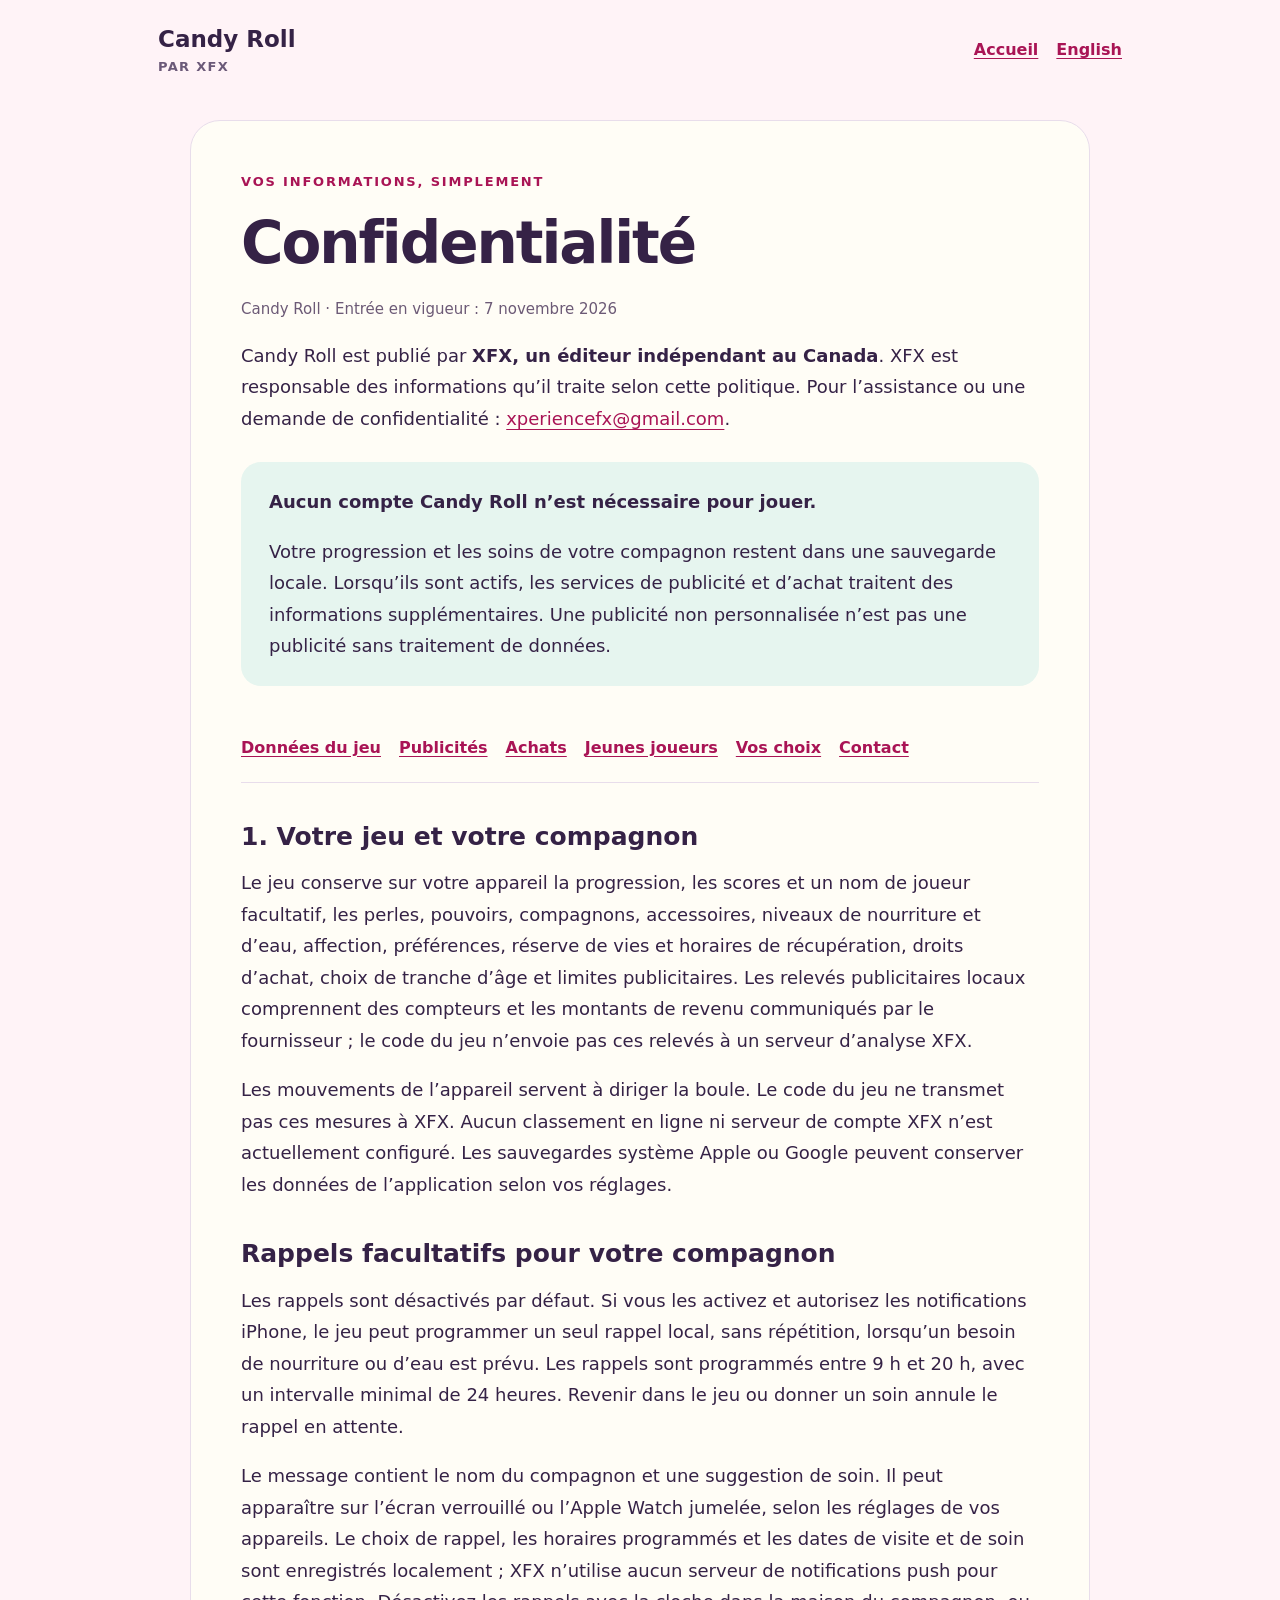
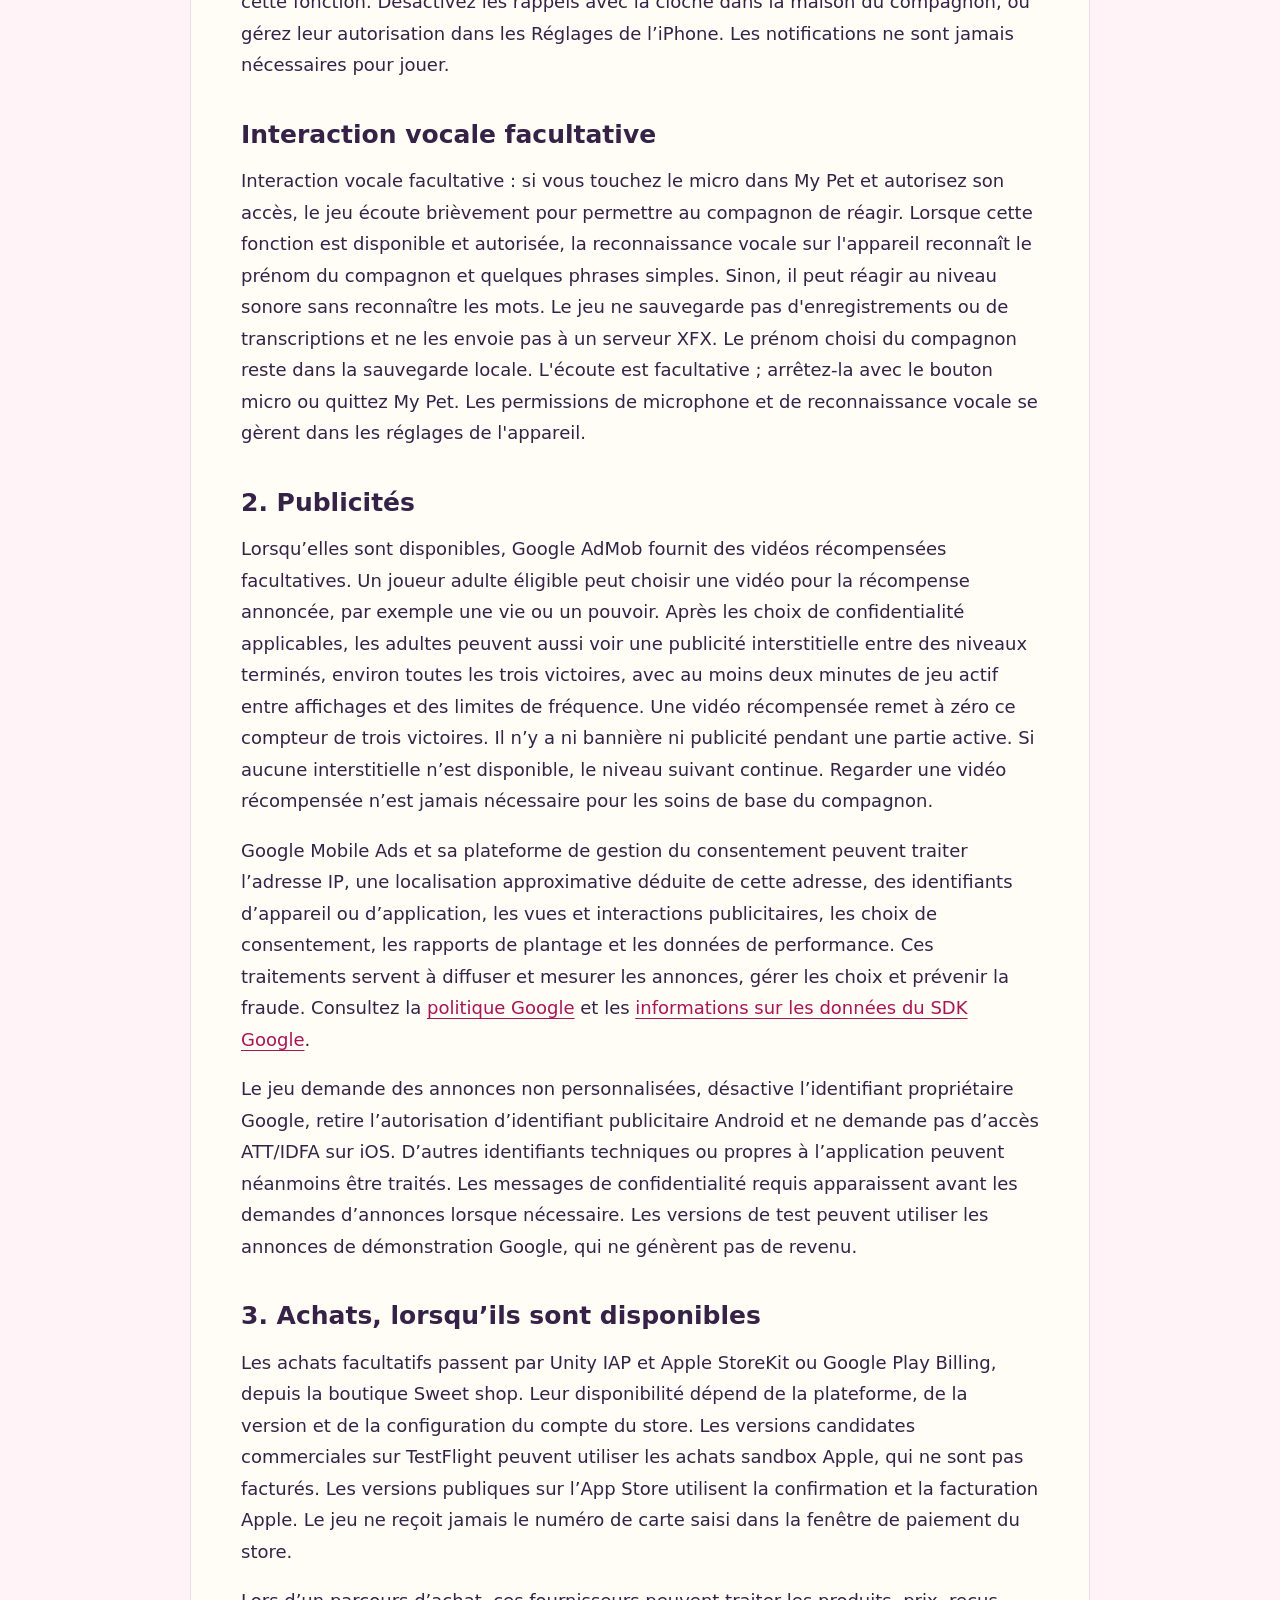
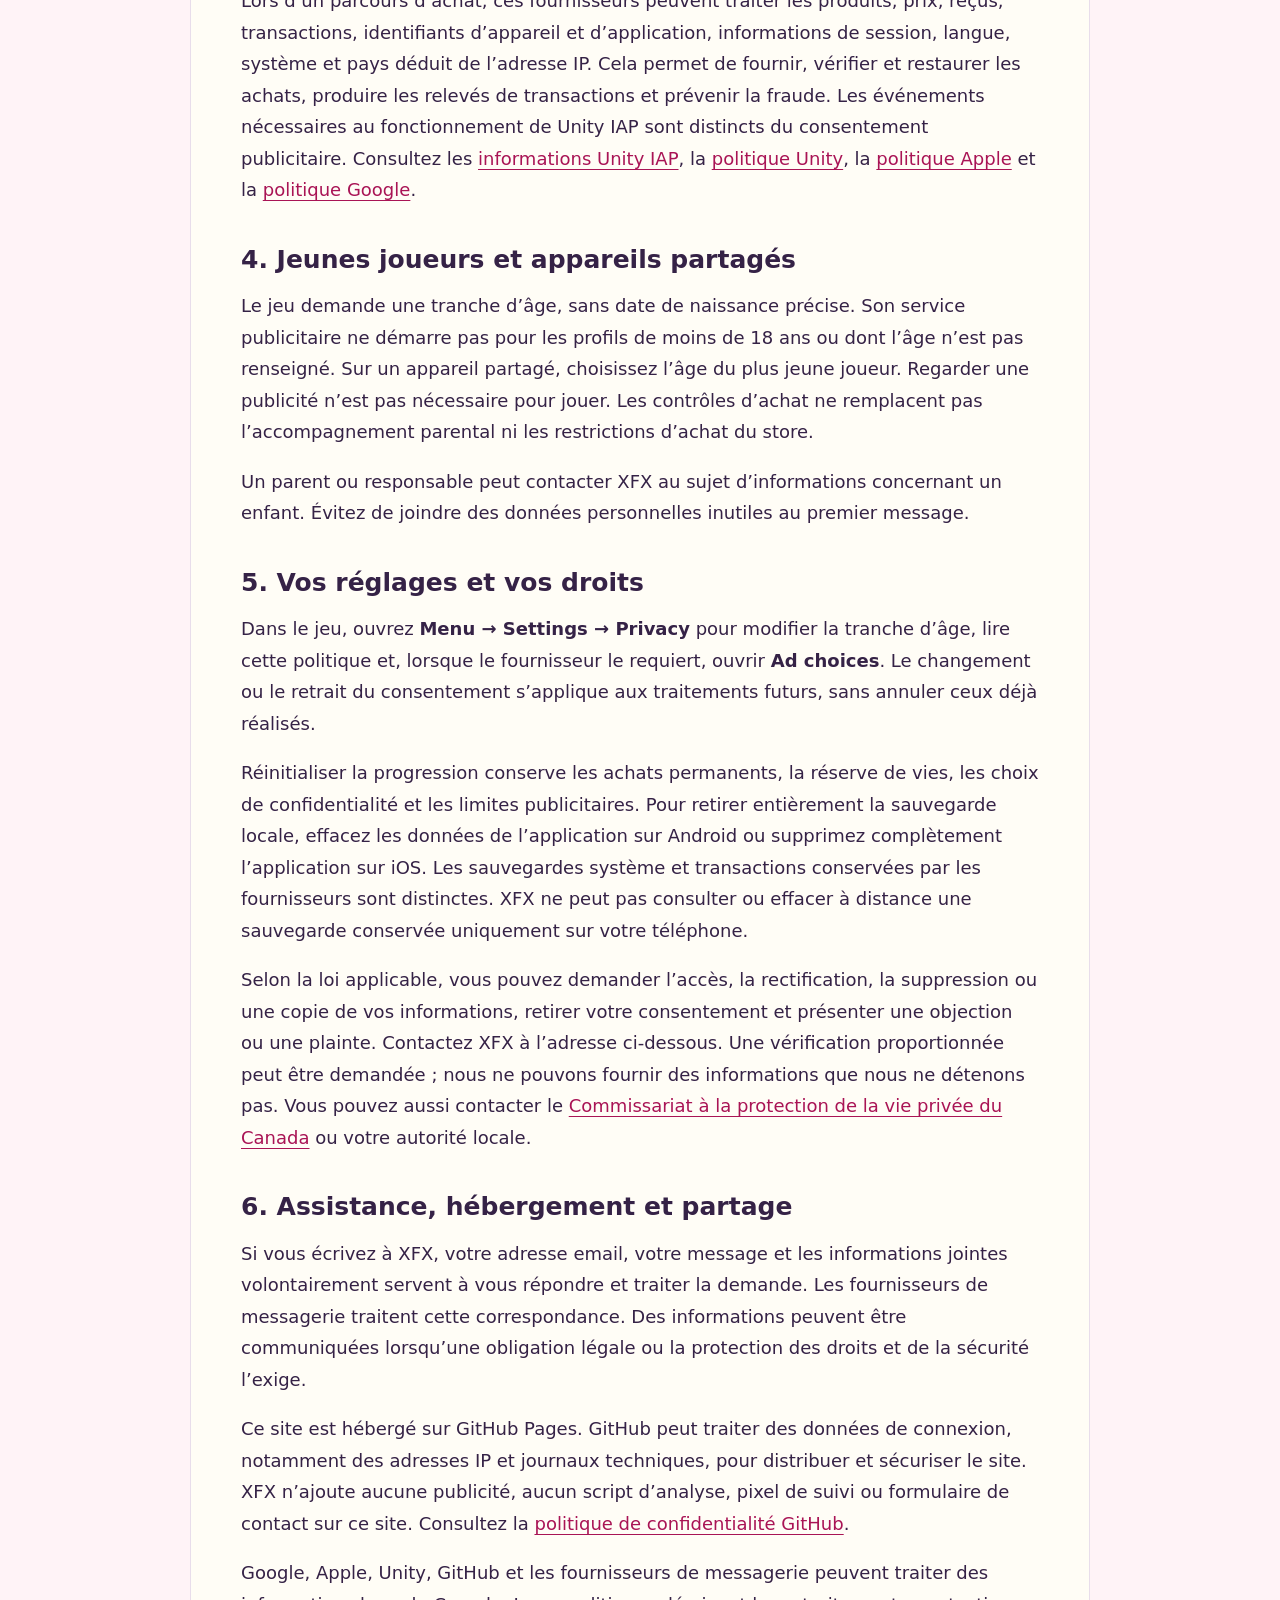
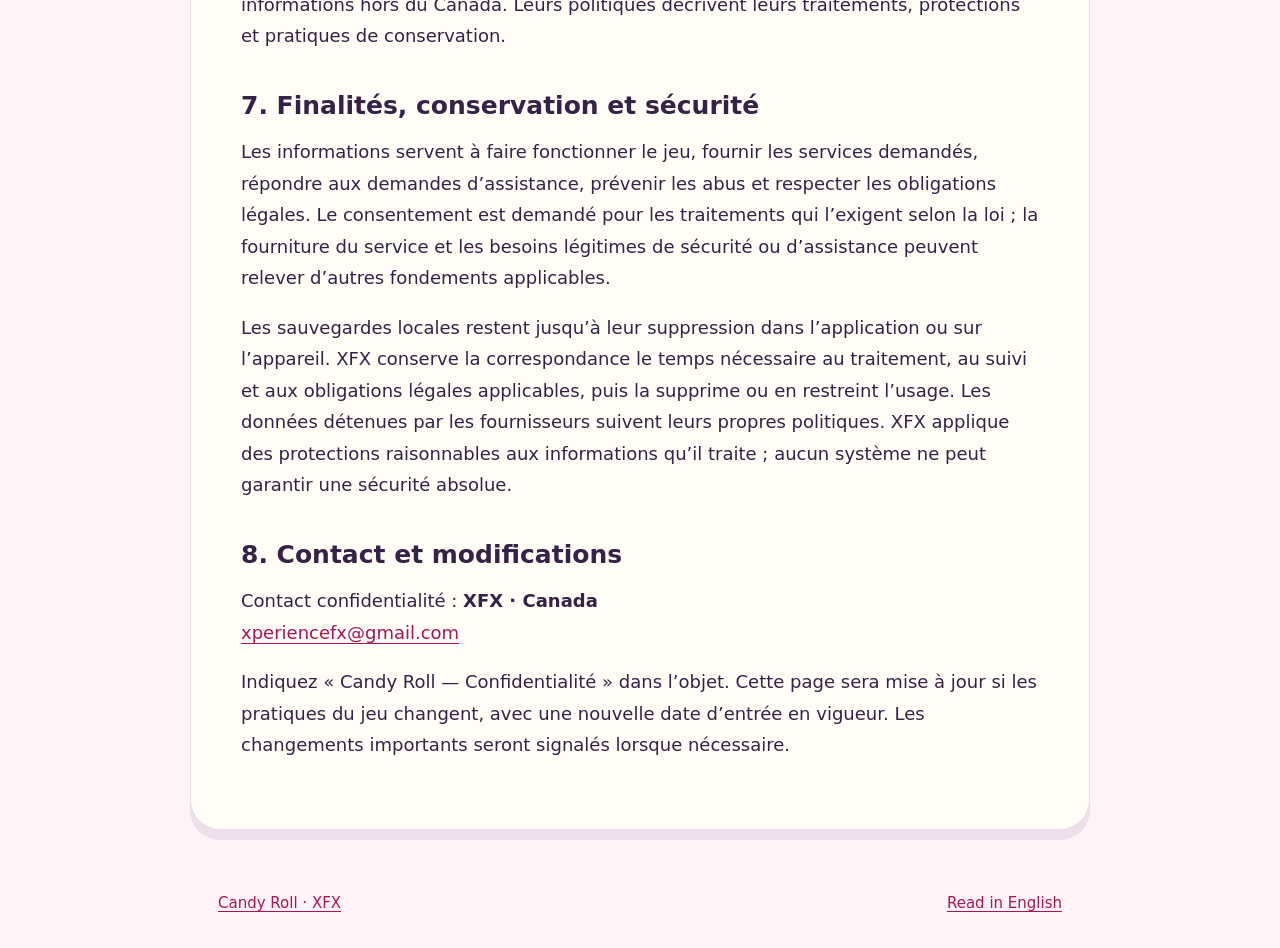
==== commit ca364dbd: "Clarify TestFlight sandbox purchases and Sweet shop privacy disclosure" ====
--- a/privacy/fr/index.html
+++ b/privacy/fr/index.html
@@ -1,14 +1,14 @@
 <!doctype html>
 <html lang="fr"><head><meta charset="utf-8"><meta name="viewport" content="width=device-width, initial-scale=1"><title>Confidentialité — Candy Roll</title><meta name="description" content="Politique de confidentialité Candy Roll : sauvegardes, compagnon, publicités Google AdMob, achats et gestion de vos données."><link rel="stylesheet" href="/style.css"><link rel="canonical" href="https://darko97400.github.io/privacy/fr/"><link rel="alternate" hreflang="en" href="https://darko97400.github.io/privacy/"><link rel="alternate" hreflang="fr" href="https://darko97400.github.io/privacy/fr/"></head><body>
 <a class="skip" href="#content">Aller au contenu</a><header class="nav"><a class="brand" href="/">Candy Roll<span>par XFX</span></a><nav aria-label="Navigation"><a href="/">Accueil</a><a href="/privacy/" lang="en">English</a></nav></header>
-<main id="content"><p class="eyebrow">Vos informations, simplement</p><h1>Confidentialité</h1><p class="meta">Candy Roll · Entrée en vigueur : 6 novembre 2026</p><p>Candy Roll est publié par <strong>XFX, un éditeur indépendant au Canada</strong>. XFX est responsable des informations qu’il traite selon cette politique. Pour l’assistance ou une demande de confidentialité : <a href="mailto:xperiencefx@gmail.com?subject=Candy%20Roll%20confidentialit%C3%A9">xperiencefx@gmail.com</a>.</p>
+<main id="content"><p class="eyebrow">Vos informations, simplement</p><h1>Confidentialité</h1><p class="meta">Candy Roll · Entrée en vigueur : 7 novembre 2026</p><p>Candy Roll est publié par <strong>XFX, un éditeur indépendant au Canada</strong>. XFX est responsable des informations qu’il traite selon cette politique. Pour l’assistance ou une demande de confidentialité : <a href="mailto:xperiencefx@gmail.com?subject=Candy%20Roll%20confidentialit%C3%A9">xperiencefx@gmail.com</a>.</p>
 <div class="summary"><p><strong>Aucun compte Candy Roll n’est nécessaire pour jouer.</strong></p><p>Votre progression et les soins de votre compagnon restent dans une sauvegarde locale. Lorsqu’ils sont actifs, les services de publicité et d’achat traitent des informations supplémentaires. Une publicité non personnalisée n’est pas une publicité sans traitement de données.</p></div>
 <nav class="contents" aria-label="Sommaire"><a href="#game">Données du jeu</a><a href="#ads">Publicités</a><a href="#purchases">Achats</a><a href="#children">Jeunes joueurs</a><a href="#choices">Vos choix</a><a href="#contact">Contact</a></nav>
 <section id="game"><h2>1. Votre jeu et votre compagnon</h2><p>Le jeu conserve sur votre appareil la progression, les scores et un nom de joueur facultatif, les perles, pouvoirs, compagnons, accessoires, niveaux de nourriture et d’eau, affection, préférences, réserve de vies et horaires de récupération, droits d’achat, choix de tranche d’âge et limites publicitaires. Les relevés publicitaires locaux comprennent des compteurs et les montants de revenu communiqués par le fournisseur ; le code du jeu n’envoie pas ces relevés à un serveur d’analyse XFX.</p><p>Les mouvements de l’appareil servent à diriger la boule. Le code du jeu ne transmet pas ces mesures à XFX. Aucun classement en ligne ni serveur de compte XFX n’est actuellement configuré. Les sauvegardes système Apple ou Google peuvent conserver les données de l’application selon vos réglages.</p></section>
 <section id="reminders"><h2>Rappels facultatifs pour votre compagnon</h2><p>Les rappels sont désactivés par défaut. Si vous les activez et autorisez les notifications iPhone, le jeu peut programmer un seul rappel local, sans répétition, lorsqu’un besoin de nourriture ou d’eau est prévu. Les rappels sont programmés entre 9 h et 20 h, avec un intervalle minimal de 24 heures. Revenir dans le jeu ou donner un soin annule le rappel en attente.</p><p>Le message contient le nom du compagnon et une suggestion de soin. Il peut apparaître sur l’écran verrouillé ou l’Apple Watch jumelée, selon les réglages de vos appareils. Le choix de rappel, les horaires programmés et les dates de visite et de soin sont enregistrés localement ; XFX n’utilise aucun serveur de notifications push pour cette fonction. Désactivez les rappels avec la cloche dans la maison du compagnon, ou gérez leur autorisation dans les Réglages de l’iPhone. Les notifications ne sont jamais nécessaires pour jouer.</p></section>
 <section id="voice"><h2>Interaction vocale facultative</h2><p>Interaction vocale facultative : si vous touchez le micro dans My Pet et autorisez son accès, le jeu écoute brièvement pour permettre au compagnon de réagir. Lorsque cette fonction est disponible et autorisée, la reconnaissance vocale sur l'appareil reconnaît le prénom du compagnon et quelques phrases simples. Sinon, il peut réagir au niveau sonore sans reconnaître les mots. Le jeu ne sauvegarde pas d'enregistrements ou de transcriptions et ne les envoie pas à un serveur XFX. Le prénom choisi du compagnon reste dans la sauvegarde locale. L'écoute est facultative ; arrêtez-la avec le bouton micro ou quittez My Pet. Les permissions de microphone et de reconnaissance vocale se gèrent dans les réglages de l'appareil.</p></section>
 <section id="ads"><h2>2. Publicités</h2><p>Lorsqu’elles sont disponibles, Google AdMob fournit des vidéos récompensées facultatives. Un joueur adulte éligible peut choisir une vidéo pour la récompense annoncée, par exemple une vie ou un pouvoir. Après les choix de confidentialité applicables, les adultes peuvent aussi voir une publicité interstitielle entre des niveaux terminés, environ toutes les trois victoires, avec au moins deux minutes de jeu actif entre affichages et des limites de fréquence. Une vidéo récompensée remet à zéro ce compteur de trois victoires. Il n’y a ni bannière ni publicité pendant une partie active. Si aucune interstitielle n’est disponible, le niveau suivant continue. Regarder une vidéo récompensée n’est jamais nécessaire pour les soins de base du compagnon.</p><p>Google Mobile Ads et sa plateforme de gestion du consentement peuvent traiter l’adresse IP, une localisation approximative déduite de cette adresse, des identifiants d’appareil ou d’application, les vues et interactions publicitaires, les choix de consentement, les rapports de plantage et les données de performance. Ces traitements servent à diffuser et mesurer les annonces, gérer les choix et prévenir la fraude. Consultez la <a href="https://policies.google.com/privacy?hl=fr">politique Google</a> et les <a href="https://developers.google.com/admob/unity/privacy/data-disclosure">informations sur les données du SDK Google</a>.</p><p>Le jeu demande des annonces non personnalisées, désactive l’identifiant propriétaire Google, retire l’autorisation d’identifiant publicitaire Android et ne demande pas d’accès ATT/IDFA sur iOS. D’autres identifiants techniques ou propres à l’application peuvent néanmoins être traités. Les messages de confidentialité requis apparaissent avant les demandes d’annonces lorsque nécessaire. Les versions de test peuvent utiliser les annonces de démonstration Google, qui ne génèrent pas de revenu.</p></section>
-<section id="purchases"><h2>3. Achats, lorsqu’ils sont disponibles</h2><p>Les achats facultatifs passent par Unity IAP et Apple StoreKit ou Google Play Billing, depuis l’espace parents. Leur disponibilité dépend de la version ; ils sont désactivés dans la version privée actuelle de test publicitaire. Le jeu ne reçoit jamais le numéro de carte saisi dans la fenêtre de paiement du store.</p><p>Lors d’un parcours d’achat, ces fournisseurs peuvent traiter les produits, prix, reçus, transactions, identifiants d’appareil et d’application, informations de session, langue, système et pays déduit de l’adresse IP. Cela permet de fournir, vérifier et restaurer les achats, produire les relevés de transactions et prévenir la fraude. Les événements nécessaires au fonctionnement de Unity IAP sont distincts du consentement publicitaire. Consultez les <a href="https://docs.unity.com/en-us/iap/privacy-and-consent/overview">informations Unity IAP</a>, la <a href="https://unity.com/legal/game-player-and-app-user-privacy-policy">politique Unity</a>, la <a href="https://www.apple.com/legal/privacy/">politique Apple</a> et la <a href="https://policies.google.com/privacy?hl=fr">politique Google</a>.</p></section>
+<section id="purchases"><h2>3. Achats, lorsqu’ils sont disponibles</h2><p>Les achats facultatifs passent par Unity IAP et Apple StoreKit ou Google Play Billing, depuis la boutique Sweet shop. Leur disponibilité dépend de la plateforme, de la version et de la configuration du compte du store. Les versions candidates commerciales sur TestFlight peuvent utiliser les achats sandbox Apple, qui ne sont pas facturés. Les versions publiques sur l’App Store utilisent la confirmation et la facturation Apple. Le jeu ne reçoit jamais le numéro de carte saisi dans la fenêtre de paiement du store.</p><p>Lors d’un parcours d’achat, ces fournisseurs peuvent traiter les produits, prix, reçus, transactions, identifiants d’appareil et d’application, informations de session, langue, système et pays déduit de l’adresse IP. Cela permet de fournir, vérifier et restaurer les achats, produire les relevés de transactions et prévenir la fraude. Les événements nécessaires au fonctionnement de Unity IAP sont distincts du consentement publicitaire. Consultez les <a href="https://docs.unity.com/en-us/iap/privacy-and-consent/overview">informations Unity IAP</a>, la <a href="https://unity.com/legal/game-player-and-app-user-privacy-policy">politique Unity</a>, la <a href="https://www.apple.com/legal/privacy/">politique Apple</a> et la <a href="https://policies.google.com/privacy?hl=fr">politique Google</a>.</p></section>
 <section id="children"><h2>4. Jeunes joueurs et appareils partagés</h2><p>Le jeu demande une tranche d’âge, sans date de naissance précise. Son service publicitaire ne démarre pas pour les profils de moins de 18 ans ou dont l’âge n’est pas renseigné. Sur un appareil partagé, choisissez l’âge du plus jeune joueur. Regarder une publicité n’est pas nécessaire pour jouer. Les contrôles d’achat ne remplacent pas l’accompagnement parental ni les restrictions d’achat du store.</p><p>Un parent ou responsable peut contacter XFX au sujet d’informations concernant un enfant. Évitez de joindre des données personnelles inutiles au premier message.</p></section>
 <section id="choices"><h2>5. Vos réglages et vos droits</h2><p>Dans le jeu, ouvrez <strong>Menu → Settings → Privacy</strong> pour modifier la tranche d’âge, lire cette politique et, lorsque le fournisseur le requiert, ouvrir <strong>Ad choices</strong>. Le changement ou le retrait du consentement s’applique aux traitements futurs, sans annuler ceux déjà réalisés.</p><p>Réinitialiser la progression conserve les achats permanents, la réserve de vies, les choix de confidentialité et les limites publicitaires. Pour retirer entièrement la sauvegarde locale, effacez les données de l’application sur Android ou supprimez complètement l’application sur iOS. Les sauvegardes système et transactions conservées par les fournisseurs sont distinctes. XFX ne peut pas consulter ou effacer à distance une sauvegarde conservée uniquement sur votre téléphone.</p><p>Selon la loi applicable, vous pouvez demander l’accès, la rectification, la suppression ou une copie de vos informations, retirer votre consentement et présenter une objection ou une plainte. Contactez XFX à l’adresse ci-dessous. Une vérification proportionnée peut être demandée ; nous ne pouvons fournir des informations que nous ne détenons pas. Vous pouvez aussi contacter le <a href="https://www.priv.gc.ca/fr/">Commissariat à la protection de la vie privée du Canada</a> ou votre autorité locale.</p></section>
 <section><h2>6. Assistance, hébergement et partage</h2><p>Si vous écrivez à XFX, votre adresse email, votre message et les informations jointes volontairement servent à vous répondre et traiter la demande. Les fournisseurs de messagerie traitent cette correspondance. Des informations peuvent être communiquées lorsqu’une obligation légale ou la protection des droits et de la sécurité l’exige.</p><p>Ce site est hébergé sur GitHub Pages. GitHub peut traiter des données de connexion, notamment des adresses IP et journaux techniques, pour distribuer et sécuriser le site. XFX n’ajoute aucune publicité, aucun script d’analyse, pixel de suivi ou formulaire de contact sur ce site. Consultez la <a href="https://docs.github.com/en/site-policy/privacy-policies/github-general-privacy-statement">politique de confidentialité GitHub</a>.</p><p>Google, Apple, Unity, GitHub et les fournisseurs de messagerie peuvent traiter des informations hors du Canada. Leurs politiques décrivent leurs traitements, protections et pratiques de conservation.</p></section>
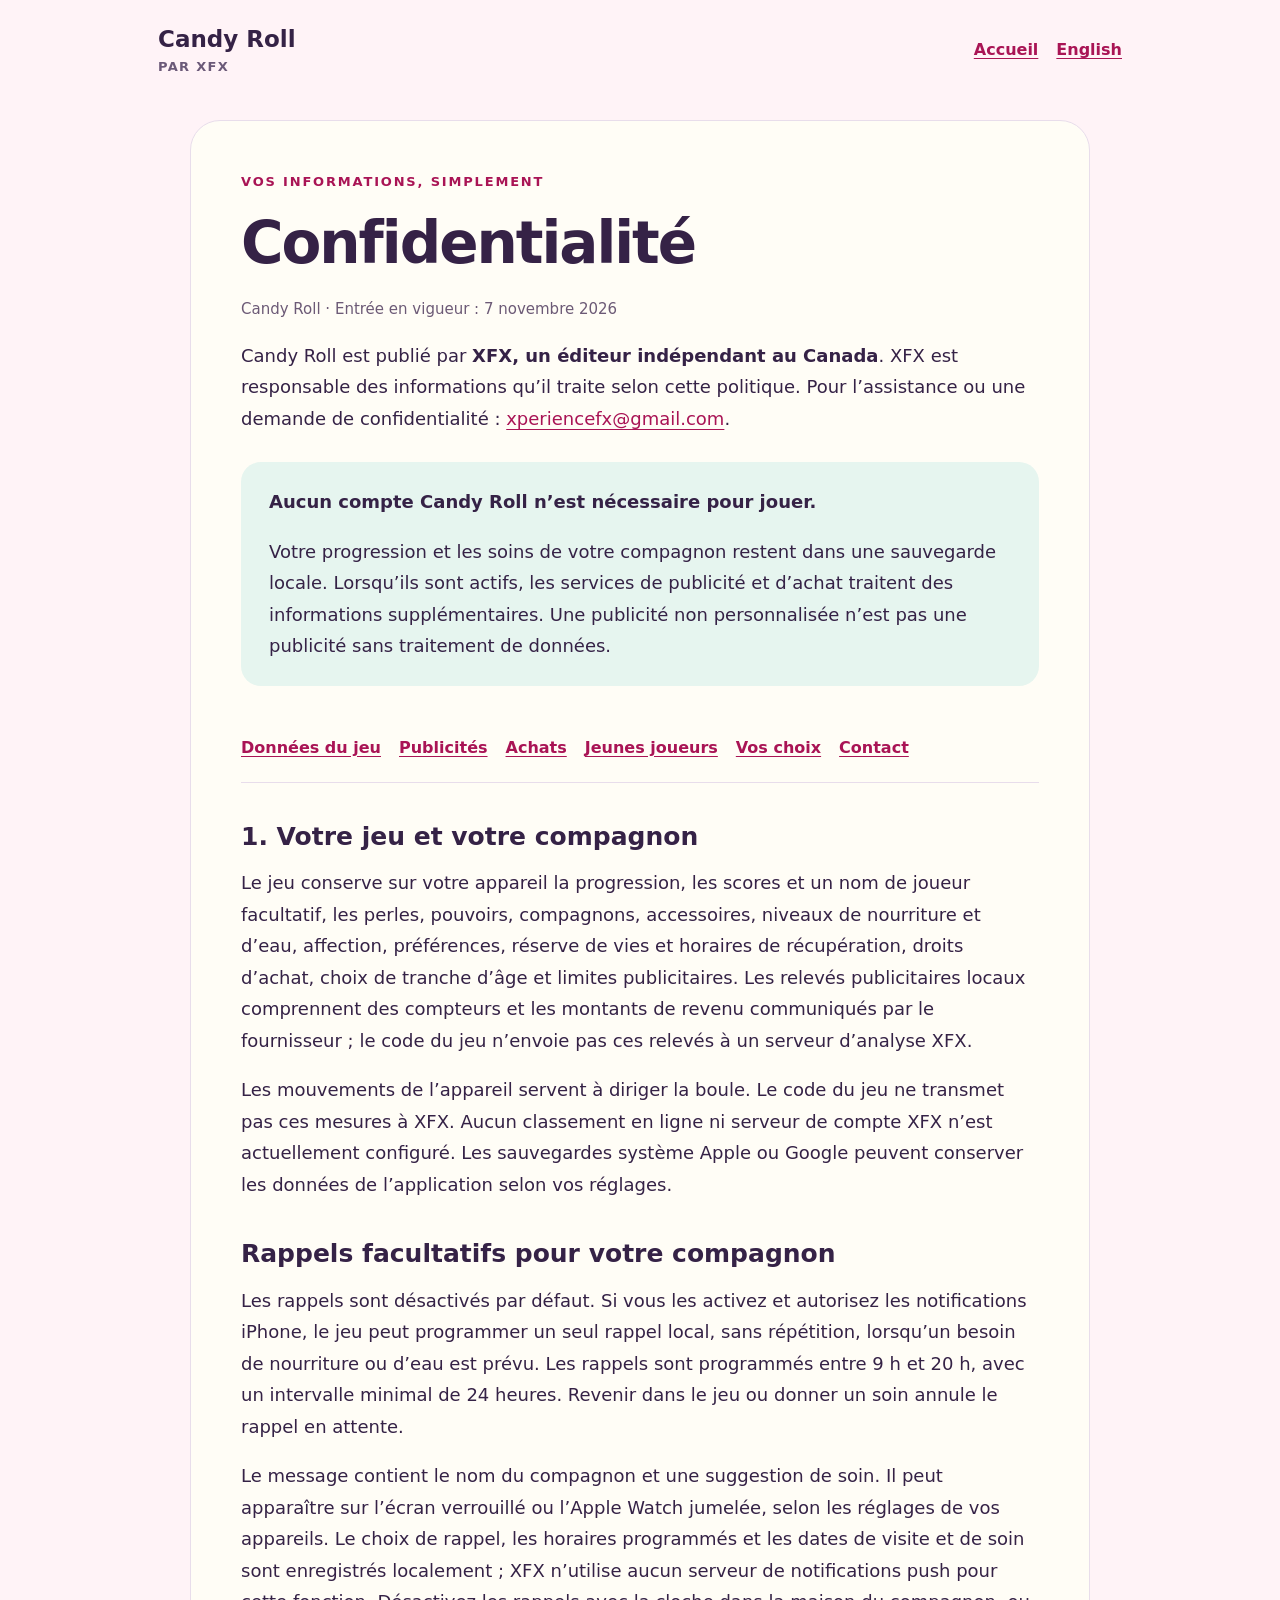
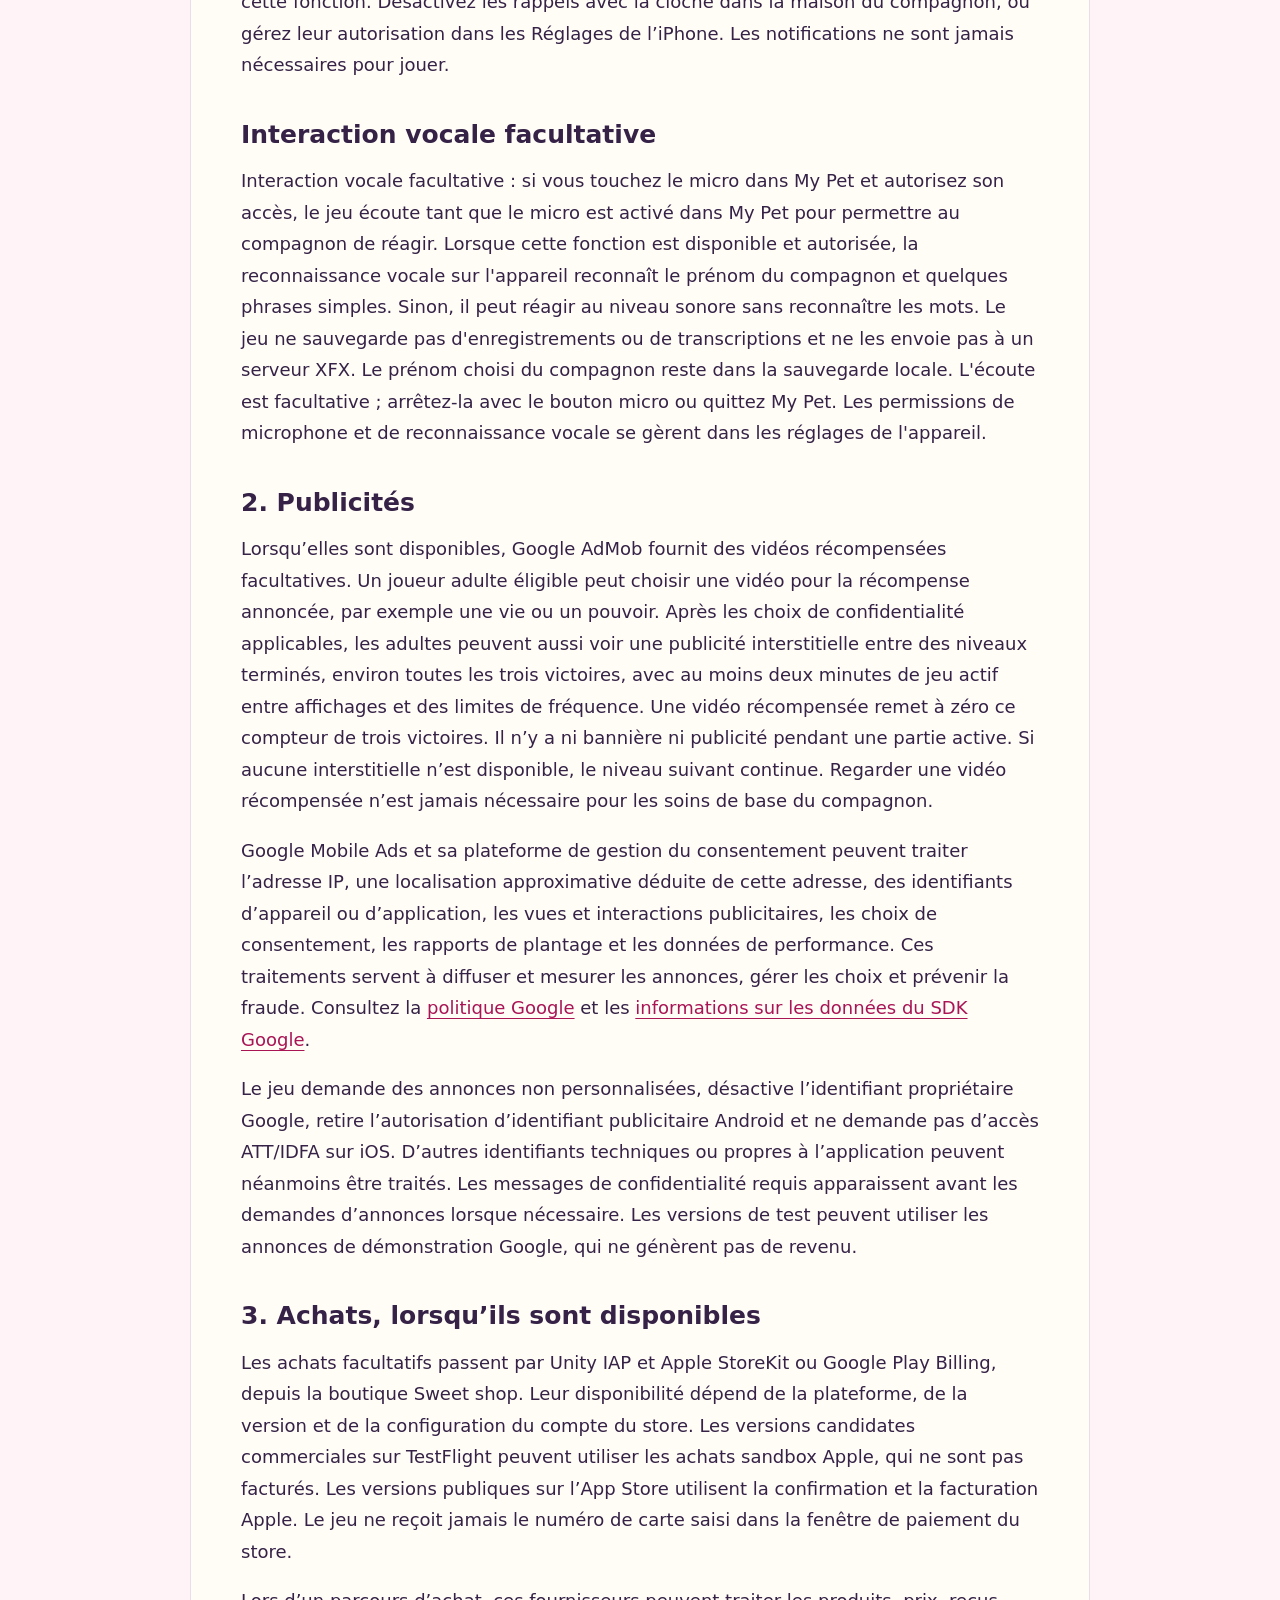
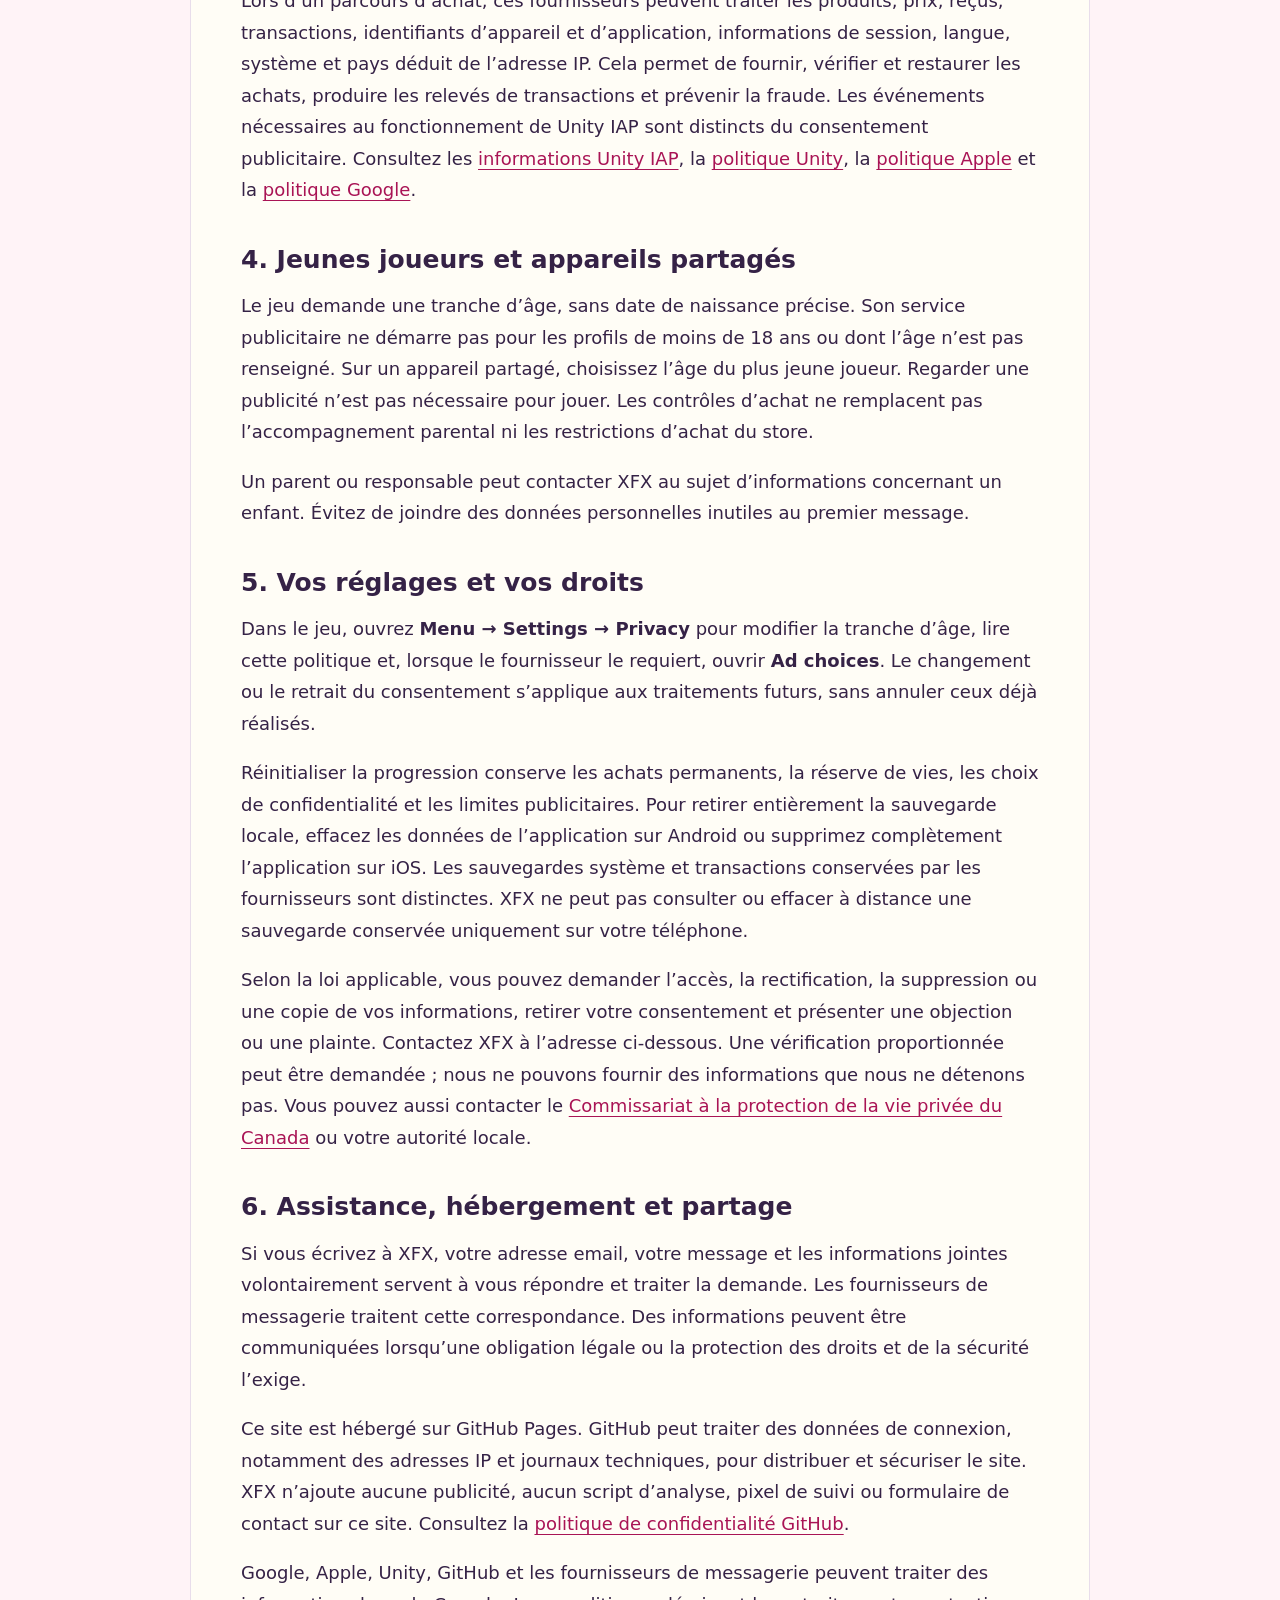
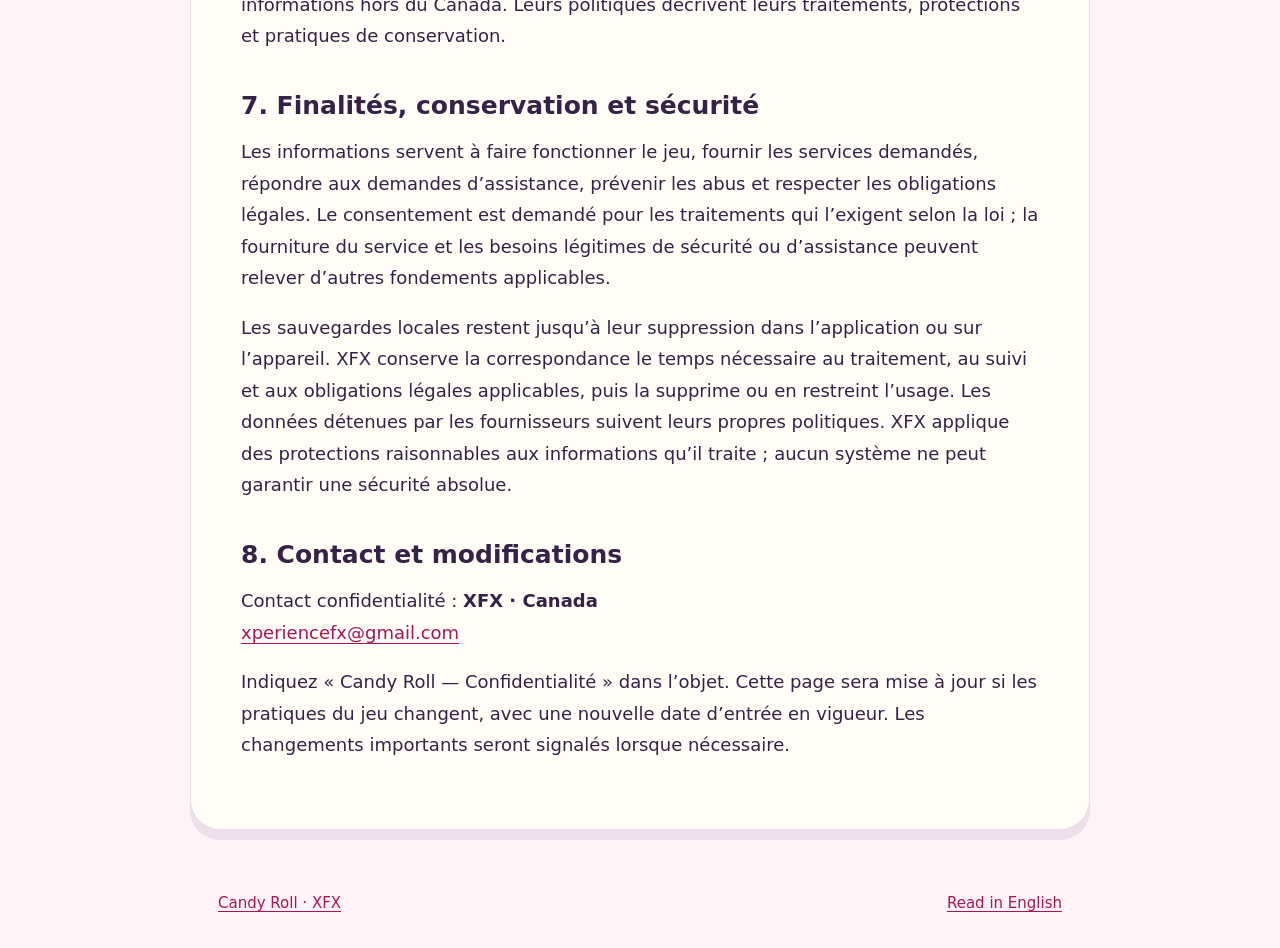
==== commit 3e9e56d2: "Keep French microphone disclosure consistent with optional persistent listening" ====
--- a/privacy/fr/index.html
+++ b/privacy/fr/index.html
@@ -6,7 +6,7 @@
 <nav class="contents" aria-label="Sommaire"><a href="#game">Données du jeu</a><a href="#ads">Publicités</a><a href="#purchases">Achats</a><a href="#children">Jeunes joueurs</a><a href="#choices">Vos choix</a><a href="#contact">Contact</a></nav>
 <section id="game"><h2>1. Votre jeu et votre compagnon</h2><p>Le jeu conserve sur votre appareil la progression, les scores et un nom de joueur facultatif, les perles, pouvoirs, compagnons, accessoires, niveaux de nourriture et d’eau, affection, préférences, réserve de vies et horaires de récupération, droits d’achat, choix de tranche d’âge et limites publicitaires. Les relevés publicitaires locaux comprennent des compteurs et les montants de revenu communiqués par le fournisseur ; le code du jeu n’envoie pas ces relevés à un serveur d’analyse XFX.</p><p>Les mouvements de l’appareil servent à diriger la boule. Le code du jeu ne transmet pas ces mesures à XFX. Aucun classement en ligne ni serveur de compte XFX n’est actuellement configuré. Les sauvegardes système Apple ou Google peuvent conserver les données de l’application selon vos réglages.</p></section>
 <section id="reminders"><h2>Rappels facultatifs pour votre compagnon</h2><p>Les rappels sont désactivés par défaut. Si vous les activez et autorisez les notifications iPhone, le jeu peut programmer un seul rappel local, sans répétition, lorsqu’un besoin de nourriture ou d’eau est prévu. Les rappels sont programmés entre 9 h et 20 h, avec un intervalle minimal de 24 heures. Revenir dans le jeu ou donner un soin annule le rappel en attente.</p><p>Le message contient le nom du compagnon et une suggestion de soin. Il peut apparaître sur l’écran verrouillé ou l’Apple Watch jumelée, selon les réglages de vos appareils. Le choix de rappel, les horaires programmés et les dates de visite et de soin sont enregistrés localement ; XFX n’utilise aucun serveur de notifications push pour cette fonction. Désactivez les rappels avec la cloche dans la maison du compagnon, ou gérez leur autorisation dans les Réglages de l’iPhone. Les notifications ne sont jamais nécessaires pour jouer.</p></section>
-<section id="voice"><h2>Interaction vocale facultative</h2><p>Interaction vocale facultative : si vous touchez le micro dans My Pet et autorisez son accès, le jeu écoute brièvement pour permettre au compagnon de réagir. Lorsque cette fonction est disponible et autorisée, la reconnaissance vocale sur l'appareil reconnaît le prénom du compagnon et quelques phrases simples. Sinon, il peut réagir au niveau sonore sans reconnaître les mots. Le jeu ne sauvegarde pas d'enregistrements ou de transcriptions et ne les envoie pas à un serveur XFX. Le prénom choisi du compagnon reste dans la sauvegarde locale. L'écoute est facultative ; arrêtez-la avec le bouton micro ou quittez My Pet. Les permissions de microphone et de reconnaissance vocale se gèrent dans les réglages de l'appareil.</p></section>
+<section id="voice"><h2>Interaction vocale facultative</h2><p>Interaction vocale facultative : si vous touchez le micro dans My Pet et autorisez son accès, le jeu écoute tant que le micro est activé dans My Pet pour permettre au compagnon de réagir. Lorsque cette fonction est disponible et autorisée, la reconnaissance vocale sur l'appareil reconnaît le prénom du compagnon et quelques phrases simples. Sinon, il peut réagir au niveau sonore sans reconnaître les mots. Le jeu ne sauvegarde pas d'enregistrements ou de transcriptions et ne les envoie pas à un serveur XFX. Le prénom choisi du compagnon reste dans la sauvegarde locale. L'écoute est facultative ; arrêtez-la avec le bouton micro ou quittez My Pet. Les permissions de microphone et de reconnaissance vocale se gèrent dans les réglages de l'appareil.</p></section>
 <section id="ads"><h2>2. Publicités</h2><p>Lorsqu’elles sont disponibles, Google AdMob fournit des vidéos récompensées facultatives. Un joueur adulte éligible peut choisir une vidéo pour la récompense annoncée, par exemple une vie ou un pouvoir. Après les choix de confidentialité applicables, les adultes peuvent aussi voir une publicité interstitielle entre des niveaux terminés, environ toutes les trois victoires, avec au moins deux minutes de jeu actif entre affichages et des limites de fréquence. Une vidéo récompensée remet à zéro ce compteur de trois victoires. Il n’y a ni bannière ni publicité pendant une partie active. Si aucune interstitielle n’est disponible, le niveau suivant continue. Regarder une vidéo récompensée n’est jamais nécessaire pour les soins de base du compagnon.</p><p>Google Mobile Ads et sa plateforme de gestion du consentement peuvent traiter l’adresse IP, une localisation approximative déduite de cette adresse, des identifiants d’appareil ou d’application, les vues et interactions publicitaires, les choix de consentement, les rapports de plantage et les données de performance. Ces traitements servent à diffuser et mesurer les annonces, gérer les choix et prévenir la fraude. Consultez la <a href="https://policies.google.com/privacy?hl=fr">politique Google</a> et les <a href="https://developers.google.com/admob/unity/privacy/data-disclosure">informations sur les données du SDK Google</a>.</p><p>Le jeu demande des annonces non personnalisées, désactive l’identifiant propriétaire Google, retire l’autorisation d’identifiant publicitaire Android et ne demande pas d’accès ATT/IDFA sur iOS. D’autres identifiants techniques ou propres à l’application peuvent néanmoins être traités. Les messages de confidentialité requis apparaissent avant les demandes d’annonces lorsque nécessaire. Les versions de test peuvent utiliser les annonces de démonstration Google, qui ne génèrent pas de revenu.</p></section>
 <section id="purchases"><h2>3. Achats, lorsqu’ils sont disponibles</h2><p>Les achats facultatifs passent par Unity IAP et Apple StoreKit ou Google Play Billing, depuis la boutique Sweet shop. Leur disponibilité dépend de la plateforme, de la version et de la configuration du compte du store. Les versions candidates commerciales sur TestFlight peuvent utiliser les achats sandbox Apple, qui ne sont pas facturés. Les versions publiques sur l’App Store utilisent la confirmation et la facturation Apple. Le jeu ne reçoit jamais le numéro de carte saisi dans la fenêtre de paiement du store.</p><p>Lors d’un parcours d’achat, ces fournisseurs peuvent traiter les produits, prix, reçus, transactions, identifiants d’appareil et d’application, informations de session, langue, système et pays déduit de l’adresse IP. Cela permet de fournir, vérifier et restaurer les achats, produire les relevés de transactions et prévenir la fraude. Les événements nécessaires au fonctionnement de Unity IAP sont distincts du consentement publicitaire. Consultez les <a href="https://docs.unity.com/en-us/iap/privacy-and-consent/overview">informations Unity IAP</a>, la <a href="https://unity.com/legal/game-player-and-app-user-privacy-policy">politique Unity</a>, la <a href="https://www.apple.com/legal/privacy/">politique Apple</a> et la <a href="https://policies.google.com/privacy?hl=fr">politique Google</a>.</p></section>
 <section id="children"><h2>4. Jeunes joueurs et appareils partagés</h2><p>Le jeu demande une tranche d’âge, sans date de naissance précise. Son service publicitaire ne démarre pas pour les profils de moins de 18 ans ou dont l’âge n’est pas renseigné. Sur un appareil partagé, choisissez l’âge du plus jeune joueur. Regarder une publicité n’est pas nécessaire pour jouer. Les contrôles d’achat ne remplacent pas l’accompagnement parental ni les restrictions d’achat du store.</p><p>Un parent ou responsable peut contacter XFX au sujet d’informations concernant un enfant. Évitez de joindre des données personnelles inutiles au premier message.</p></section>
